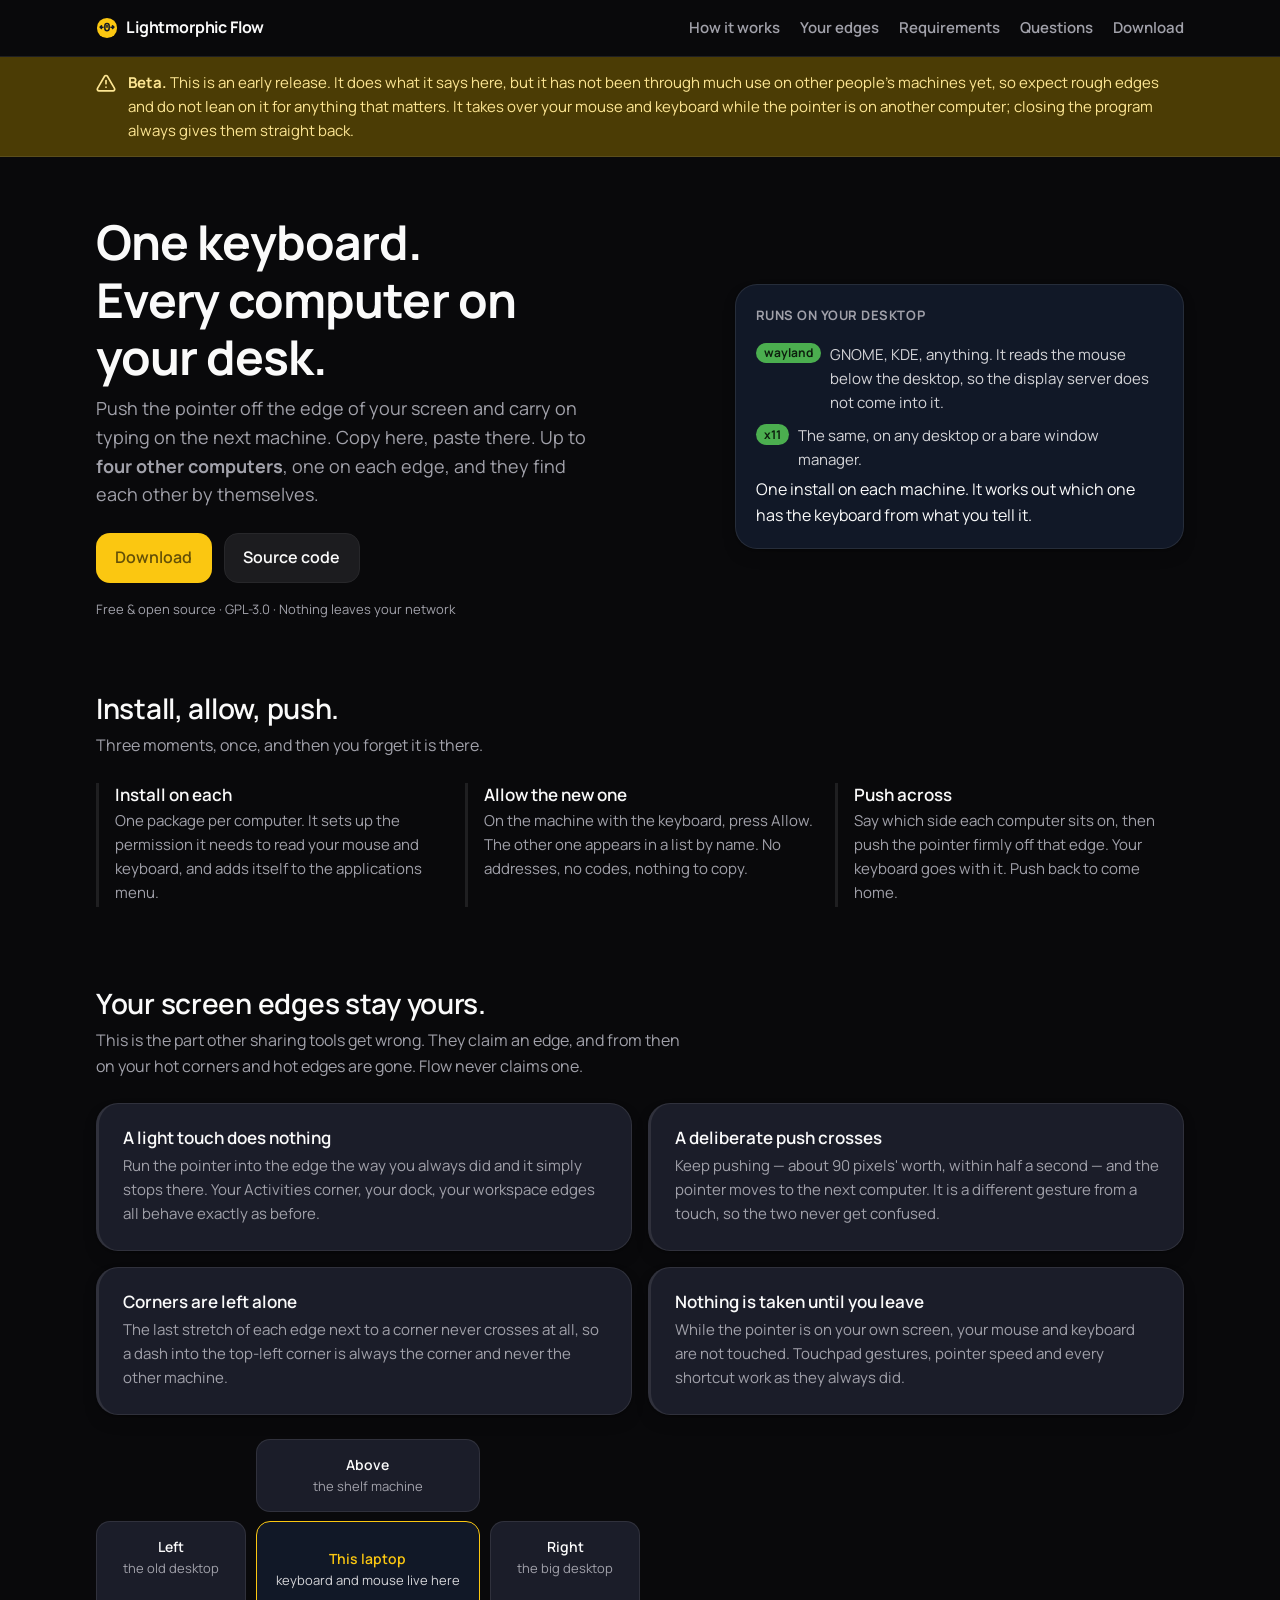
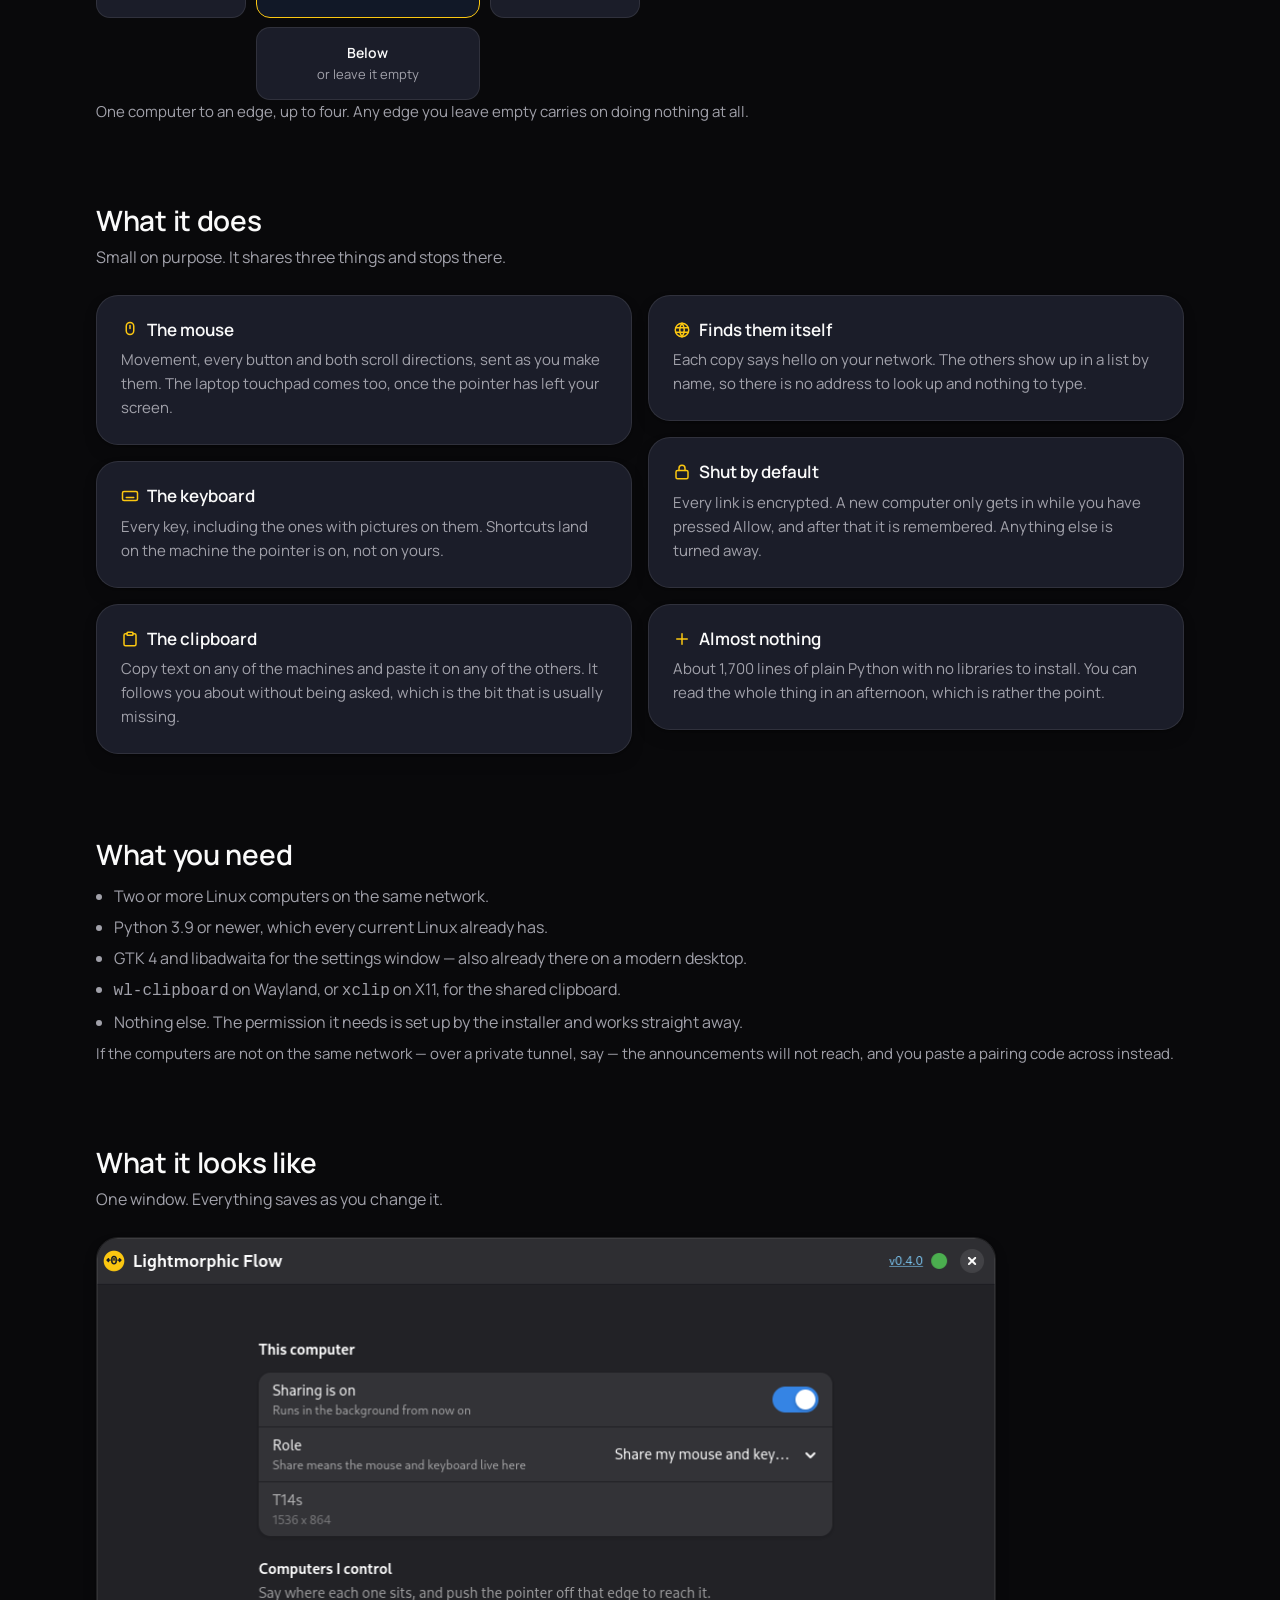
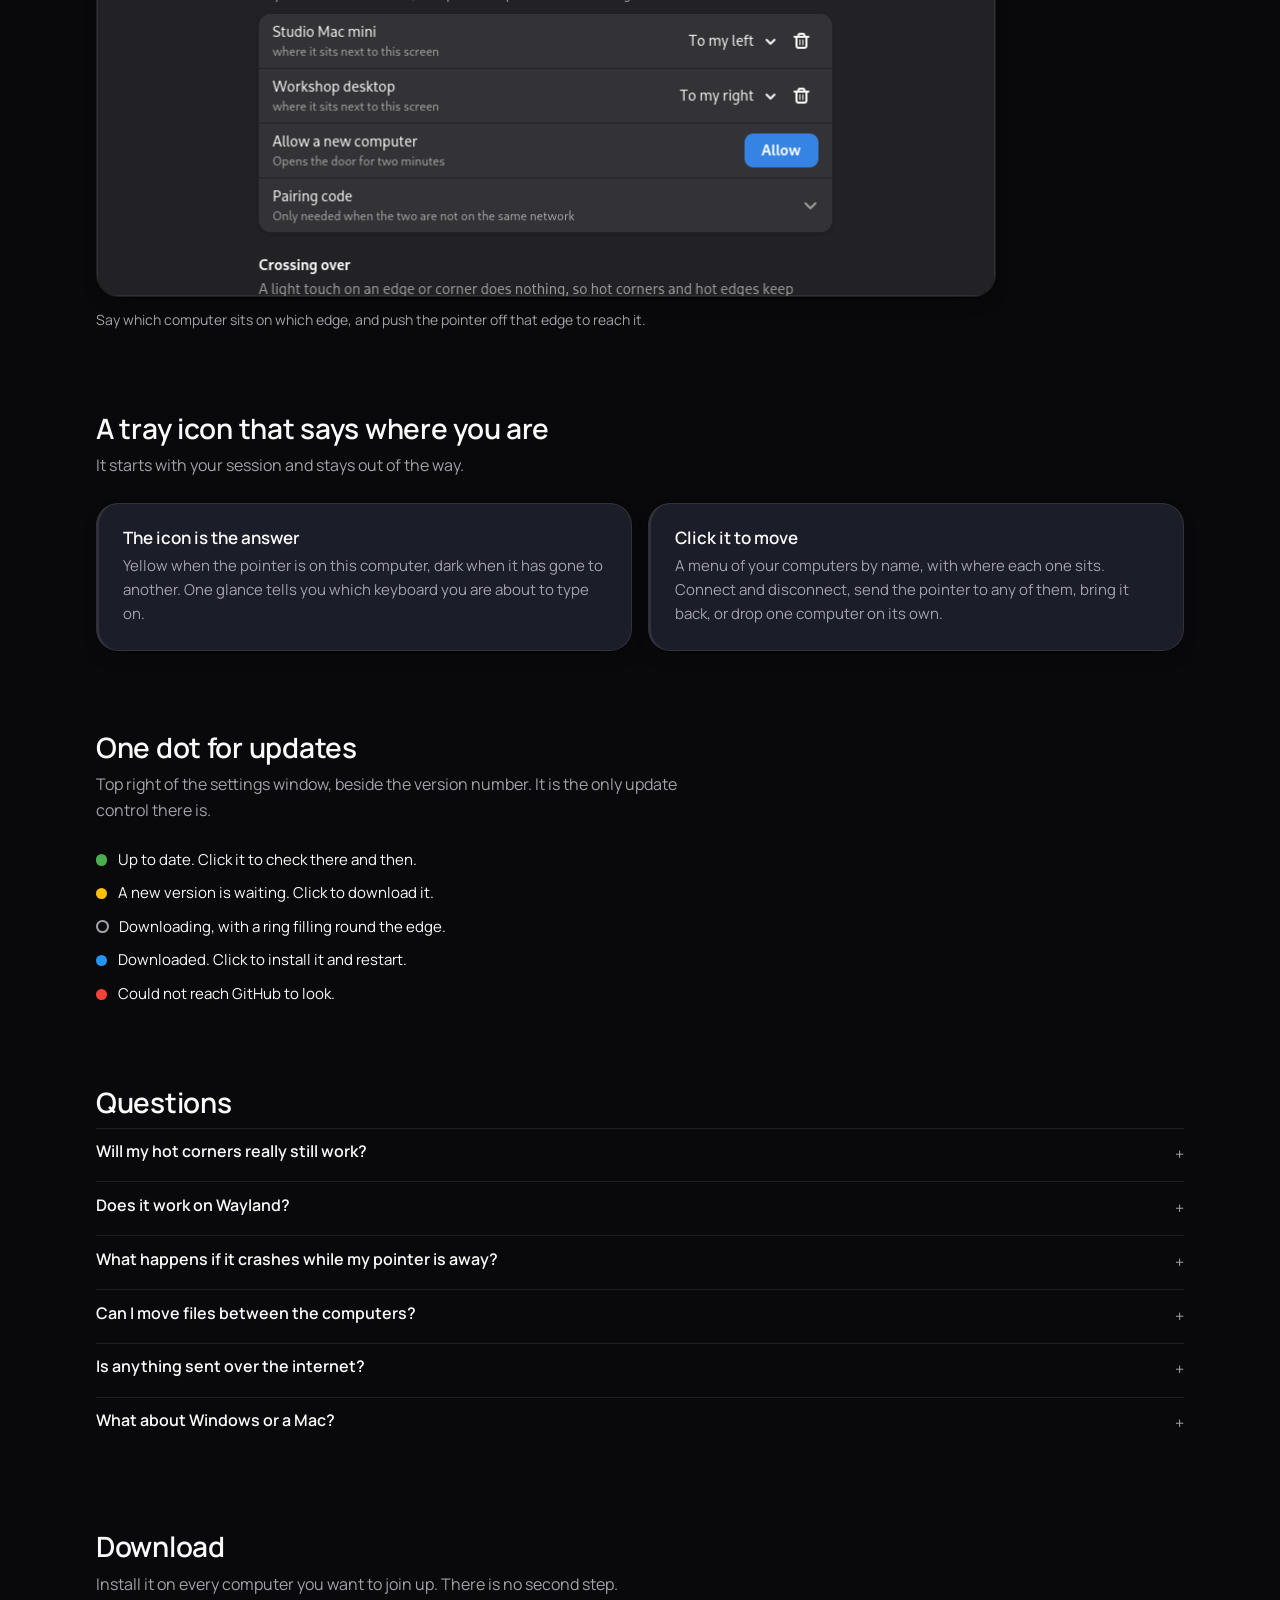
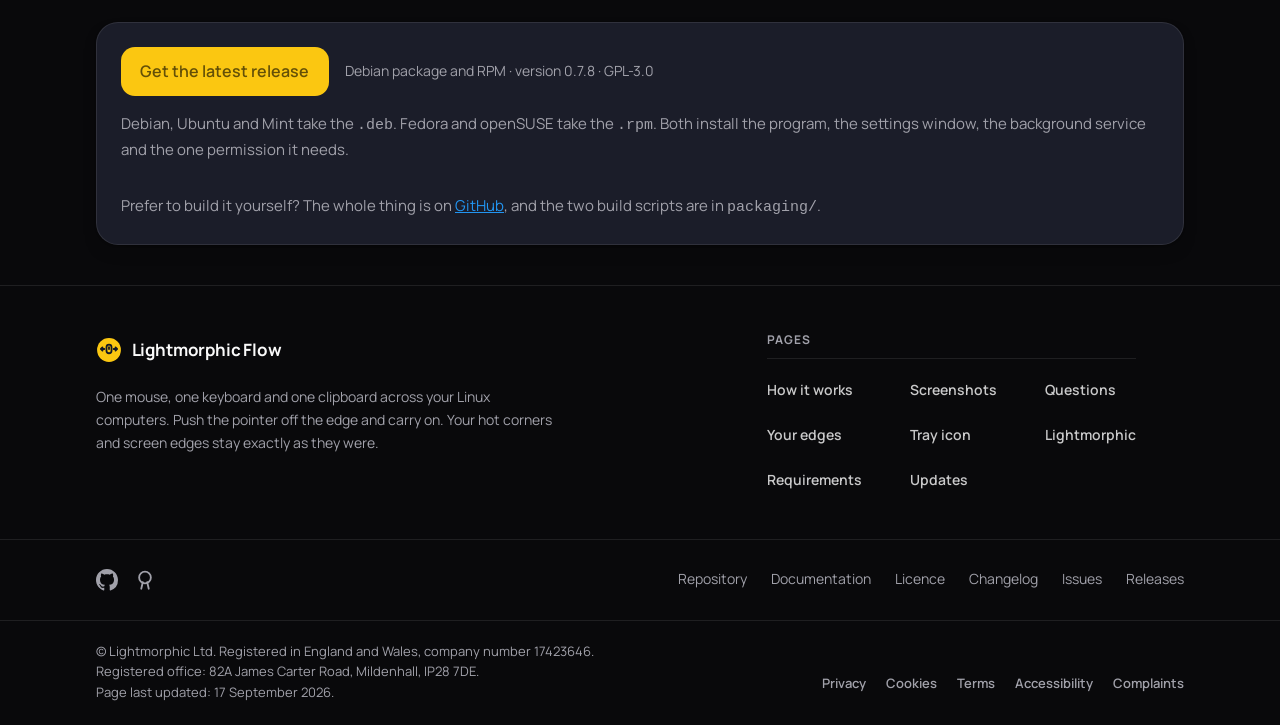
==== docs/index.html @ b31f1e79 "Find the other computer through a strict firewall The T14s could not find the desktop while framewor" ====
<!doctype html>
<html lang="en">
<head>
<meta charset="utf-8">
<meta name="viewport" content="width=device-width, initial-scale=1">
<title>Lightmorphic Flow: one mouse and keyboard across your Linux computers</title>
<meta name="description" content="Drive up to four Linux computers from one keyboard and mouse, with a shared clipboard. Your hot corners and screen edges keep working. Free and open source.">
<link rel="canonical" href="https://flow.lightmorphic.com/">
<link rel="icon" href="images/flow.svg" type="image/svg+xml">
<link rel="preload" href="fonts/Manrope-VariableFont_wght.ttf" as="font" type="font/ttf" crossorigin>
<link rel="stylesheet" href="style.css">
<meta name="theme-color" content="#111827">
<meta property="og:title" content="Lightmorphic Flow: one mouse and keyboard across your Linux computers">
<meta property="og:description" content="Push the pointer off the edge and carry on typing on the next machine. Shared clipboard. Your hot corners still work.">
<meta property="og:url" content="https://flow.lightmorphic.com/">
<meta property="og:type" content="website">
<meta name="twitter:card" content="summary">
<meta name="twitter:title" content="Lightmorphic Flow">
<meta name="twitter:description" content="One mouse and keyboard across your Linux computers, with a shared clipboard.">
<script type="application/ld+json">
{
  "@context": "https://schema.org",
  "@graph": [
    {
      "@type": "Organization",
      "@id": "https://lightmorphic.com/#organization",
      "name": "Lightmorphic",
      "url": "https://lightmorphic.com",
      "description": "A UK studio building fast, privacy-first websites and free open-source tools.",
      "sameAs": [
        "https://github.com/lightmorphic",
        "https://find-and-update.company-information.service.gov.uk/company/17423646"
      ],
      "legalName": "Lightmorphic Ltd",
      "address": { "@type": "PostalAddress", "addressCountry": "GB" }
    },
    {
      "@type": "WebSite",
      "@id": "https://flow.lightmorphic.com/#website",
      "url": "https://flow.lightmorphic.com/",
      "name": "Lightmorphic Flow",
      "inLanguage": "en-GB",
      "publisher": { "@id": "https://lightmorphic.com/#organization" }
    },
    {
      "@type": "SoftwareApplication",
      "@id": "https://flow.lightmorphic.com/#app",
      "name": "Lightmorphic Flow",
      "operatingSystem": "Linux",
      "applicationCategory": "UtilitiesApplication",
      "description": "One keyboard and mouse driving up to four other Linux computers on the same network, one on each edge of your screen, with a shared text clipboard. Screen edges and hot corners are left to your desktop: only a deliberate push crosses to another machine.",
      "url": "https://flow.lightmorphic.com/",
      "downloadUrl": "https://github.com/lightmorphic/flow/releases",
      "softwareVersion": "0.7.8",
      "offers": { "@type": "Offer", "price": "0", "priceCurrency": "GBP" },
      "license": "https://www.gnu.org/licenses/gpl-3.0.html",
      "author": { "@id": "https://lightmorphic.com/#organization" },
      "publisher": { "@id": "https://lightmorphic.com/#organization" }
    }
  ]
}
</script>
</head>
<body>
<a class="skip" href="#main">Skip to content</a>

<nav class="topnav">
  <div class="wrap topnav-inner">
    <a class="brand" href="#top">
      <svg viewBox="0 0 24 24" width="22" height="22" aria-hidden="true">
        <circle cx="12" cy="12" r="11" fill="#fbc711"/>
        <g stroke="#111827" stroke-width="1.65" stroke-linecap="round" stroke-linejoin="round" fill="none">
          <rect x="9.68" y="7.13" width="4.65" height="7.88" rx="2.33"/>
            <line x1="12" y1="9.38" x2="12" y2="11.06"/>
            <path d="M7.65 11.06H4.5M6 9.56 4.5 11.06l1.5 1.5"/>
            <path d="M16.35 11.06h3.15M18 9.56l1.5 1.5-1.5 1.5"/>
        </g>
      </svg>
      Lightmorphic Flow
    </a>
    <div class="nav-links">
      <a class="hide-sm" href="#how">How it works</a>
      <a class="hide-sm" href="#edges">Your edges</a>
      <a class="hide-sm" href="#requirements">Requirements</a>
      <a class="hide-sm" href="#faq">Questions</a>
      <a href="#download">Download</a>
    </div>
  </div>
</nav>

<div class="beta">
  <div class="wrap beta-inner">
    <svg viewBox="0 0 24 24" width="20" height="20" aria-hidden="true" fill="none"
         stroke="currentColor" stroke-width="2" stroke-linecap="round">
      <path d="M12 9v4"/><path d="M12 17h.01"/>
      <path d="M10.3 3.9 1.8 18.4A2 2 0 0 0 3.5 21.4h17a2 2 0 0 0 1.7-3L13.7 3.9a2 2 0 0 0-3.4 0Z"
            stroke-linejoin="round"/>
    </svg>
    <p><b>Beta.</b> This is an early release. It does what it says here, but it
    has not been through much use on other people's machines yet, so expect
    rough edges and do not lean on it for anything that matters. It takes over
    your mouse and keyboard while the pointer is on another computer; closing
    the program always gives them straight back.</p>
  </div>
</div>

<header class="hero" id="top">
  <div class="wrap hero-grid">
    <div>
      <h1>One keyboard.<br>Every computer on your&nbsp;desk.</h1>
      <p class="lede">Push the pointer off the edge of your screen and carry on typing on the next machine. Copy here, paste there. Up to <strong>four other computers</strong>, one on each edge, and they find each other by themselves.</p>
      <div class="hero-cta">
        <a class="btn primary" href="#download">Download</a>
        <a class="btn ghost" href="https://github.com/lightmorphic/flow">Source code</a>
      </div>
      <p class="hero-note">Free &amp; open source · GPL-3.0 · Nothing leaves your network</p>
    </div>

    <aside class="check" aria-label="What it runs on">
      <p class="check-title">Runs on your desktop</p>
      <div class="check-row">
        <span class="tag yes">wayland</span>
        <span>GNOME, KDE, anything. It reads the mouse below the desktop, so the display server does not come into it.</span>
      </div>
      <div class="check-row">
        <span class="tag yes">x11</span>
        <span>The same, on any desktop or a bare window manager.</span>
      </div>
      <p class="check-note">One install on each machine. It works out which one has the keyboard from what you tell it.</p>
    </aside>
  </div>
</header>

<main id="main">

<section id="how" aria-labelledby="how-title">
  <div class="wrap">
    <h2 id="how-title">Install, allow, push.</h2>
    <p class="section-intro">Three moments, once, and then you forget it is there.</p>
    <div class="flow-track">
      <div class="flow-step">
        <h3>Install on each</h3>
        <p>One package per computer. It sets up the permission it needs to read your mouse and keyboard, and adds itself to the applications menu.</p>
      </div>
      <div class="flow-step">
        <h3>Allow the new one</h3>
        <p>On the machine with the keyboard, press Allow. The other one appears in a list by name. No addresses, no codes, nothing to copy.</p>
      </div>
      <div class="flow-step">
        <h3>Push across</h3>
        <p>Say which side each computer sits on, then push the pointer firmly off that edge. Your keyboard goes with it. Push back to come home.</p>
      </div>
    </div>
  </div>
</section>

<section id="edges" aria-labelledby="edges-title">
  <div class="wrap">
    <h2 id="edges-title">Your screen edges stay yours.</h2>
    <p class="section-intro">This is the part other sharing tools get wrong. They claim an edge, and from then on your hot corners and hot edges are gone. Flow never claims one.</p>
    <div class="diff">
      <div class="panel">
        <h3>A light touch does nothing</h3>
        <p>Run the pointer into the edge the way you always did and it simply stops there. Your Activities corner, your dock, your workspace edges all behave exactly as before.</p>
      </div>
      <div class="panel">
        <h3>A deliberate push crosses</h3>
        <p>Keep pushing — about 90 pixels' worth, within half a second — and the pointer moves to the next computer. It is a different gesture from a touch, so the two never get confused.</p>
      </div>
      <div class="panel">
        <h3>Corners are left alone</h3>
        <p>The last stretch of each edge next to a corner never crosses at all, so a dash into the top-left corner is always the corner and never the other machine.</p>
      </div>
      <div class="panel">
        <h3>Nothing is taken until you leave</h3>
        <p>While the pointer is on your own screen, your mouse and keyboard are not touched. Touchpad gestures, pointer speed and every shortcut work as they always did.</p>
      </div>
    </div>

    <div class="layout" aria-label="Where each computer sits">
      <div class="screen top"><b>Above</b>the shelf machine</div>
      <div class="screen left"><b>Left</b>the old desktop</div>
      <div class="screen here"><b>This laptop</b>keyboard and mouse live here</div>
      <div class="screen right"><b>Right</b>the big desktop</div>
      <div class="screen bottom"><b>Below</b>or leave it empty</div>
    </div>
    <p class="dl-help">One computer to an edge, up to four. Any edge you leave empty carries on doing nothing at all.</p>
  </div>
</section>

<section aria-labelledby="built-title">
  <div class="wrap">
    <h2 id="built-title">What it does</h2>
    <p class="section-intro">Small on purpose. It shares three things and stops there.</p>
    <div class="bento">
      <div class="panel">
        <h3><svg class="icon" viewBox="0 0 24 24" width="18" height="18" fill="none" stroke="currentColor" stroke-width="2" stroke-linecap="round" aria-hidden="true"><rect x="7" y="2" width="10" height="16" rx="5"/><line x1="12" y1="6" x2="12" y2="10"/></svg> The mouse</h3>
        <p>Movement, every button and both scroll directions, sent as you make them. The laptop touchpad comes too, once the pointer has left your screen.</p>
      </div>
      <div class="panel">
        <h3><svg class="icon" viewBox="0 0 24 24" width="18" height="18" fill="none" stroke="currentColor" stroke-width="2" stroke-linecap="round" aria-hidden="true"><rect x="2" y="6" width="20" height="12" rx="2"/><line x1="7" y1="14" x2="17" y2="14"/></svg> The keyboard</h3>
        <p>Every key, including the ones with pictures on them. Shortcuts land on the machine the pointer is on, not on yours.</p>
      </div>
      <div class="panel">
        <h3><svg class="icon" viewBox="0 0 24 24" width="18" height="18" fill="none" stroke="currentColor" stroke-width="2" stroke-linecap="round" stroke-linejoin="round" aria-hidden="true"><rect x="8" y="3" width="8" height="4" rx="1"/><path d="M16 5h2a2 2 0 0 1 2 2v12a2 2 0 0 1-2 2H6a2 2 0 0 1-2-2V7a2 2 0 0 1 2-2h2"/></svg> The clipboard</h3>
        <p>Copy text on any of the machines and paste it on any of the others. It follows you about without being asked, which is the bit that is usually missing.</p>
      </div>
      <div class="panel">
        <h3><svg class="icon" viewBox="0 0 24 24" width="18" height="18" fill="none" stroke="currentColor" stroke-width="2" stroke-linecap="round" aria-hidden="true"><circle cx="12" cy="12" r="9"/><path d="M3.5 9h17M3.5 15h17"/><path d="M12 3a15 15 0 0 1 0 18a15 15 0 0 1 0-18"/></svg> Finds them itself</h3>
        <p>Each copy says hello on your network. The others show up in a list by name, so there is no address to look up and nothing to type.</p>
      </div>
      <div class="panel">
        <h3><svg class="icon" viewBox="0 0 24 24" width="18" height="18" fill="none" stroke="currentColor" stroke-width="2" stroke-linecap="round" aria-hidden="true"><rect x="4" y="10" width="16" height="11" rx="2"/><path d="M8 10V7a4 4 0 0 1 8 0v3"/></svg> Shut by default</h3>
        <p>Every link is encrypted. A new computer only gets in while you have pressed Allow, and after that it is remembered. Anything else is turned away.</p>
      </div>
      <div class="panel">
        <h3><svg class="icon" viewBox="0 0 24 24" width="18" height="18" fill="none" stroke="currentColor" stroke-width="2" stroke-linecap="round" aria-hidden="true"><path d="M5 12h14"/><path d="M12 5v14"/></svg> Almost nothing</h3>
        <p>About 1,700 lines of plain Python with no libraries to install. You can read the whole thing in an afternoon, which is rather the point.</p>
      </div>
    </div>
  </div>
</section>

<section id="requirements" class="req" aria-labelledby="requirements-title">
  <div class="wrap">
    <h2 id="requirements-title">What you need</h2>
    <ul>
      <li>Two or more Linux computers on the same network.</li>
      <li>Python 3.9 or newer, which every current Linux already has.</li>
      <li>GTK 4 and libadwaita for the settings window — also already there on a modern desktop.</li>
      <li><code>wl-clipboard</code> on Wayland, or <code>xclip</code> on X11, for the shared clipboard.</li>
      <li>Nothing else. The permission it needs is set up by the installer and works straight away.</li>
    </ul>
    <p class="dl-help">If the computers are not on the same network — over a private tunnel, say — the announcements will not reach, and you paste a pairing code across instead.</p>
  </div>
</section>

<section id="look" aria-labelledby="look-title">
  <div class="wrap">
    <h2 id="look-title">What it looks like</h2>
    <p class="section-intro">One window. Everything saves as you change it.</p>
    <figure class="shot">
      <img src="images/screenshots/settings.png" width="900" height="660" loading="lazy"
           alt="The settings window, listing two computers with the edge each one sits on.">
      <figcaption>Say which computer sits on which edge, and push the pointer off that edge to reach it.</figcaption>
    </figure>
  </div>
</section>

<section id="tray" aria-labelledby="tray-title">
  <div class="wrap">
    <h2 id="tray-title">A tray icon that says where you are</h2>
    <p class="section-intro">It starts with your session and stays out of the way.</p>
    <div class="diff">
      <div class="panel">
        <h3>The icon is the answer</h3>
        <p>Yellow when the pointer is on this computer, dark when it has gone to another. One glance tells you which keyboard you are about to type on.</p>
      </div>
      <div class="panel">
        <h3>Click it to move</h3>
        <p>A menu of your computers by name, with where each one sits. Connect and disconnect, send the pointer to any of them, bring it back, or drop one computer on its own.</p>
      </div>
    </div>
  </div>
</section>

<section id="updates" aria-labelledby="updates-title">
  <div class="wrap">
    <h2 id="updates-title">One dot for updates</h2>
    <p class="section-intro">Top right of the settings window, beside the version number. It is the only update control there is.</p>
    <ul class="dot-legend">
      <li><span class="dot green"></span> Up to date. Click it to check there and then.</li>
      <li><span class="dot yellow"></span> A new version is waiting. Click to download it.</li>
      <li><span class="dot ring"></span> Downloading, with a ring filling round the edge.</li>
      <li><span class="dot blue"></span> Downloaded. Click to install it and restart.</li>
      <li><span class="dot red"></span> Could not reach GitHub to look.</li>
    </ul>
  </div>
</section>

<section id="faq" aria-labelledby="faq-title">
  <div class="wrap">
    <h2 id="faq-title">Questions</h2>

    <div class="faq-item">
      <details>
        <summary><h3>Will my hot corners really still work?</h3></summary>
        <p>Yes. That is the reason this exists. Flow never puts anything on your screen edges and never reacts to the pointer simply arriving at one. Crossing takes a separate, harder push that you would not make by accident, and the stretch of edge next to each corner is ignored entirely.</p>
      </details>
    </div>

    <div class="faq-item">
      <details>
        <summary><h3>Does it work on Wayland?</h3></summary>
        <p>Yes, and on X11, and it does not care which. It reads your mouse and keyboard from the kernel, underneath the desktop, so there is no permission dialog every time you start it and no difference in behaviour between the two.</p>
      </details>
    </div>

    <div class="faq-item">
      <details>
        <summary><h3>What happens if it crashes while my pointer is away?</h3></summary>
        <p>Your mouse and keyboard come straight back. They are only held for as long as the program is running, so if it stops, for any reason, they are released that instant. There is also a panic key, Ctrl + Alt + Shift + K, that brings everything home.</p>
      </details>
    </div>

    <div class="faq-item">
      <details>
        <summary><h3>Can I move files between the computers?</h3></summary>
        <p>No. Text on the clipboard, yes. Files, images and drag-and-drop, no. Keeping to those three things — mouse, keyboard, text — is what keeps it small and predictable.</p>
      </details>
    </div>

    <div class="faq-item">
      <details>
        <summary><h3>Is anything sent over the internet?</h3></summary>
        <p>No. Everything stays on your own network, and the links between the machines are encrypted. The only time it reaches out is to ask GitHub whether there is a newer version, which you can see happening on the update dot.</p>
      </details>
    </div>

    <div class="faq-item">
      <details>
        <summary><h3>What about Windows or a Mac?</h3></summary>
        <p>Not today. Linux only, at both ends.</p>
      </details>
    </div>
  </div>
</section>

<section id="download" class="download" aria-labelledby="download-title">
  <div class="wrap">
    <h2 id="download-title">Download</h2>
    <p class="section-intro">Install it on every computer you want to join up. There is no second step.</p>
    <div class="panel">
      <div class="dl-row">
        <a class="btn primary" href="https://github.com/lightmorphic/flow/releases">Get the latest release</a>
        <span class="dl-meta">Debian package and RPM · version 0.7.8 · GPL-3.0</span>
      </div>
      <p class="dl-help">Debian, Ubuntu and Mint take the <code>.deb</code>. Fedora and openSUSE take the <code>.rpm</code>. Both install the program, the settings window, the background service and the one permission it needs.</p>
      <p class="dl-help">Prefer to build it yourself? The whole thing is on <a href="https://github.com/lightmorphic/flow">GitHub</a>, and the two build scripts are in <code>packaging/</code>.</p>
    </div>
  </div>
</section>

</main>

<footer class="foot">
  <div class="wrap foot-inner">

    <div class="foot-brand">
      <a class="foot-lockup" href="#top">
        <svg viewBox="0 0 24 24" width="26" height="26" aria-hidden="true">
          <circle cx="12" cy="12" r="11" fill="#fbc711"/>
          <g stroke="#111827" stroke-width="1.65" stroke-linecap="round" stroke-linejoin="round" fill="none">
            <rect x="9.68" y="7.13" width="4.65" height="7.88" rx="2.33"/>
            <line x1="12" y1="9.38" x2="12" y2="11.06"/>
            <path d="M7.65 11.06H4.5M6 9.56 4.5 11.06l1.5 1.5"/>
            <path d="M16.35 11.06h3.15M18 9.56l1.5 1.5-1.5 1.5"/>
          </g>
        </svg>
        Lightmorphic Flow
      </a>
      <p class="foot-tagline">One mouse, one keyboard and one clipboard across your Linux computers. Push the pointer off the edge and carry on. Your hot corners and screen edges stay exactly as they were.</p>
    </div>

    <nav class="foot-nav" aria-label="Footer">
      <p class="foot-nav-title">Pages</p>
      <div class="foot-nav-links">
        <a href="#how">How it works</a>
        <a href="#edges">Your edges</a>
        <a href="#requirements">Requirements</a>
        <a href="#look">Screenshots</a>
        <a href="#tray">Tray icon</a>
        <a href="#updates">Updates</a>
        <a href="#faq">Questions</a>
        <a href="https://lightmorphic.com">Lightmorphic</a>
      </div>
    </nav>

  </div>
</footer>

<div class="gh-foot">
  <div class="wrap gh-inner">
    <div class="gh-marks">
      <a href="https://github.com/lightmorphic/flow" aria-label="Lightmorphic Flow on GitHub">
        <svg viewBox="0 0 16 16" width="22" height="22" aria-hidden="true" fill="currentColor">
          <path d="M8 0C3.58 0 0 3.58 0 8c0 3.54 2.29 6.53 5.47 7.59.4.07.55-.17.55-.38 0-.19-.01-.82-.01-1.49-2.01.37-2.53-.49-2.69-.94-.09-.23-.48-.94-.82-1.13-.28-.15-.68-.52-.01-.53.63-.01 1.08.58 1.23.82.72 1.21 1.87.87 2.33.66.07-.52.28-.87.51-1.07-1.78-.2-3.64-.89-3.64-3.95 0-.87.31-1.59.82-2.15-.08-.2-.36-1.02.08-2.12 0 0 .67-.21 2.2.82.64-.18 1.32-.27 2-.27.68 0 1.36.09 2 .27 1.53-1.04 2.2-.82 2.2-.82.44 1.1.16 1.92.08 2.12.51.56.82 1.27.82 2.15 0 3.07-1.87 3.75-3.65 3.95.29.25.54.73.54 1.48 0 1.07-.01 1.93-.01 2.2 0 .21.15.46.55.38A8.01 8.01 0 0 0 16 8c0-4.42-3.58-8-8-8Z"/>
        </svg>
      </a>
      <a href="https://opensource.org/license/gpl-3-0" aria-label="GPL-3.0, an Open Source Initiative approved licence">
        <svg viewBox="0 0 24 24" width="22" height="22" aria-hidden="true" fill="none" stroke="currentColor" stroke-width="2">
          <circle cx="12" cy="9.2" r="6.4"/>
          <path d="M9.6 14.4 7.9 21.5" stroke-linecap="round"/>
          <path d="M14.4 14.4 16.1 21.5" stroke-linecap="round"/>
        </svg>
      </a>
    </div>
    <nav class="gh-links" aria-label="Source code">
      <a href="https://github.com/lightmorphic/flow">Repository</a>
      <a href="https://github.com/lightmorphic/flow#readme">Documentation</a>
      <a href="https://github.com/lightmorphic/flow/blob/main/LICENSE">Licence</a>
      <a href="https://github.com/lightmorphic/flow/commits/main">Changelog</a>
      <a href="https://github.com/lightmorphic/flow/issues">Issues</a>
      <a href="https://github.com/lightmorphic/flow/releases">Releases</a>
    </nav>
  </div>
</div>

<div class="legal">
  <div class="wrap legal-inner">
    <p class="legal-text">
      © Lightmorphic Ltd. Registered in England and Wales, company number 17423646.<br>
      Registered office: 82A James Carter Road, Mildenhall, IP28 7DE.<br>
      Page last updated: 17 September 2026.
    </p>
    <nav class="legal-links" aria-label="Legal">
      <a href="privacy.html">Privacy</a>
      <a href="cookies.html">Cookies</a>
      <a href="terms.html">Terms</a>
      <a href="accessibility.html">Accessibility</a>
      <a href="complaints.html">Complaints</a>
    </nav>
  </div>
</div>

</body>
</html>
---- docs/style.css ----
/* Flow: house style, its own layout.
   Plain CSS, one self-hosted font, no framework, no external requests. */

@font-face {
  font-family: "Manrope";
  src: url("fonts/Manrope-VariableFont_wght.ttf") format("truetype");
  font-weight: 200 800;
  font-display: swap;
}

:root {
  color-scheme: dark;
  --bg: #09090b;  --fg: #fafafa;
  --panel: #1b1d29;  --panel-border: rgba(255,255,255,.09);
  --border: #27272a;  --muted: #1c1c1f;  --muted-fg: #a1a1aa;
  --shadow-panel: 0 1px 2px rgba(0,0,0,.35), 0 8px 24px -16px rgba(0,0,0,.6);

  --accent: #fbc711;  --accent-hover: #ddaf0f;  --on-accent: #645007;
  --accent-container: #4b3c05;  --on-accent-container: #fde694;

  --brand-navy: #111827;
  --link: #2295f1;
  --success: #4bae4f;
  --warning: #ffc006;

  --radius: 0.875rem;
  --panel-radius: 1.375rem;
  --wrap: 68rem;

  /* The accent yellow reads at 12.6:1 on this background, so it is the
     focus ring here. */
  --focus-ring: var(--accent);

  /* The session-check panel keeps the brand navy deliberately: it is
     identity, not a surface. Its own tokens, so components below carry
     no raw colour. */
  --check-bg: var(--brand-navy);
  --check-fg: #fafafa;
  --check-dim: #d4d4d8;
  --check-label: #a1a1aa;
  --check-line: rgba(255,255,255,.06);
  --check-edge: rgba(255,255,255,.09);
  --yes-bg: #4bae4f;  --on-yes: #0d1f0e;
  --no-bg: #9e9d9e;   --on-no: #1a1a1a;
}

* { box-sizing: border-box; }

html { scroll-behavior: smooth; }
@media (prefers-reduced-motion: reduce) { html { scroll-behavior: auto; } }

body {
  margin: 0;
  background: var(--bg);
  color: var(--fg);
  font-family: "Manrope", system-ui, sans-serif;
  font-size: 1rem;
  line-height: 1.6;
  -webkit-font-smoothing: antialiased;
}

.wrap { width: min(100% - 2.5rem, var(--wrap)); margin-inline: auto; }

a { color: var(--link); }
a:focus-visible, button:focus-visible, .btn:focus-visible,
summary:focus-visible {
  outline: 2px solid var(--focus-ring);
  outline-offset: 2px;
}

.skip {
  position: absolute; left: -9999px;
  background: var(--panel); color: var(--fg);
  padding: .75rem 1rem; border-radius: var(--radius); z-index: 10;
}
.skip:focus { left: 1rem; top: 1rem; }

h1, h2, h3 { line-height: 1.2; margin: 0 0 .5rem; }
h1 { font-size: clamp(2rem, 5vw, 3rem); font-weight: 700; letter-spacing: -.02em; }
h2 { font-size: 1.75rem; font-weight: 600; letter-spacing: -.01em; }
h3 { font-size: 1.0625rem; font-weight: 600; }
p { margin: 0 0 1rem; }
p:last-child { margin-bottom: 0; }

/* ---- nav ---------------------------------------------------------- */

.topnav {
  position: sticky; top: 0; z-index: 5;
  background: var(--bg);
  border-bottom: 1px solid var(--panel-border);
}
.topnav-inner { display: flex; align-items: center; gap: 1rem; padding: .3rem 0; }
/* Padding moved from the bar onto each link rather than just added on
   top of it - a nav link's own clickable box was ~24px tall before
   this, under the 44px a touch target wants; this keeps the bar close
   to its old height while giving every link room of its own. */
.brand {
  display: inline-flex; align-items: center; gap: .5rem;
  font-weight: 700; color: var(--fg); text-decoration: none;
  letter-spacing: -.01em; padding: .65rem 0;
}
.nav-links { margin-left: auto; display: flex; align-items: center; gap: 1.25rem; }
.nav-links a {
  color: var(--muted-fg); text-decoration: none; font-size: .9375rem;
  font-weight: 600; padding: .65rem 0;
}
.nav-links a:hover { color: var(--fg); }
@media (max-width: 40rem) { .nav-links .hide-sm { display: none; } }

/* ---- buttons ------------------------------------------------------ */

.btn {
  display: inline-flex; align-items: center; gap: .5rem;
  border-radius: var(--radius);
  padding: .7rem 1.15rem;
  font: inherit; font-weight: 600;
  text-decoration: none; cursor: pointer;
  border: 1px solid transparent;
}
.btn.primary { background: var(--accent); color: var(--on-accent); }
.btn.primary:hover { background: var(--accent-hover); }
.btn.ghost { background: var(--muted); color: var(--fg); border-color: var(--border); }
.btn.ghost:hover { border-color: var(--muted-fg); }

/* ---- hero --------------------------------------------------------- */
/* Uneven on purpose: the promise carries the weight, and the session
   check sits beside it as the one thing to verify before downloading. */

.hero { padding: 3.5rem 0 2rem; }
.hero-grid {
  display: grid; gap: 2rem;
  grid-template-columns: 1.35fr 1fr;
  align-items: center;
}
@media (max-width: 60rem) { .hero-grid { grid-template-columns: 1fr; } }

.eyebrow {
  display: inline-flex; align-items: center; gap: .5rem;
  background: var(--accent-container); color: var(--on-accent-container);
  border-radius: 999px; padding: .3rem .75rem;
  font-size: .8125rem; font-weight: 700;
  letter-spacing: .03em; text-transform: uppercase;
  margin-bottom: 1rem;
}
.lede { font-size: 1.125rem; color: var(--muted-fg); max-width: 46ch; }
.hero-cta { display: flex; flex-wrap: wrap; gap: .75rem; margin-top: 1.5rem; }
.hero-note { margin-top: 1rem; font-size: .8125rem; color: var(--muted-fg); }

/* The panel beside the headline: what this runs on, stated plainly. */
.check {
  background: var(--check-bg);
  border: 1px solid var(--check-edge);
  border-radius: var(--panel-radius);
  box-shadow: var(--shadow-panel);
  padding: 1.25rem;
  color: var(--check-fg);
}
.check-title {
  font-size: .8125rem; font-weight: 700; letter-spacing: .04em;
  text-transform: uppercase; color: var(--check-label); margin-bottom: .75rem;
}
.check-row { display: flex; align-items: flex-start; gap: .6rem; font-size: .9375rem; padding: .3rem 0; }
.check-row .tag {
  flex: none; font-weight: 700; border-radius: 999px;
  padding: .05rem .5rem; font-size: .75rem;
}
.tag.yes { background: var(--yes-bg); color: var(--on-yes); }
.tag.no  { background: var(--no-bg); color: var(--on-no); }
.check-row span { color: var(--check-dim); }
.check-row a { color: var(--accent); }

/* ---- flow --------------------------------------------------------- */

.flow-track { display: grid; gap: 1.25rem; grid-template-columns: repeat(3, 1fr); }
@media (max-width: 48rem) { .flow-track { grid-template-columns: 1fr; } }
.flow-step { border-left: 3px solid var(--panel-border); padding: .1rem 0 .1rem 1rem; }
.flow-step h3 { margin-bottom: .25rem; }
.flow-step p { color: var(--muted-fg); font-size: .9375rem; }

/* ---- panels / bento ------------------------------------------------ */

.panel {
  background: var(--panel);
  border: 1px solid var(--panel-border);
  border-radius: var(--panel-radius);
  box-shadow: var(--shadow-panel);
  padding: 1.5rem;
}
section { padding: 2.5rem 0; }
section[id] { scroll-margin-top: 5.5rem; }
.section-intro { color: var(--muted-fg); max-width: 60ch; margin-bottom: 1.5rem; }

/* Columns rather than a grid, so a short card does not leave a hole
   under it waiting for the row to end. Each card is as tall as its
   own text and the next one starts immediately below. A grid cannot do
   this: its rows are as tall as their tallest cell, which is what left
   a gap under "Six languages". */
.bento { columns: 2; column-gap: 1rem; }
.bento > .panel {
  break-inside: avoid;
  -webkit-column-break-inside: avoid;
  margin-bottom: 1rem;
}
@media (max-width: 56rem) { .bento { columns: 1; } }
.bento h3 { display: flex; align-items: center; gap: .5rem; }
.bento p { color: var(--muted-fg); font-size: .9375rem; }
.icon { flex: none; color: var(--accent); }

/* ---- differences --------------------------------------------------- */

.diff { display: grid; gap: 1rem; grid-template-columns: 1fr 1fr; }
@media (max-width: 48rem) { .diff { grid-template-columns: 1fr; } }
/* Grey, not amber. A coloured edge is allowed where it stands for
   something (green for do, red for don't), but these two panels are
   not warnings, so the colour was decoration, and the accent is never
   decoration. */
.diff .panel { border-left: 3px solid var(--panel-border); }
.diff h3 { margin-bottom: .35rem; }
.diff p { color: var(--muted-fg); font-size: .9375rem; }

/* ---- requirements -------------------------------------------------- */

.req ul { margin: .75rem 0 0; padding-left: 1.1rem; color: var(--muted-fg); }
.req li { margin-bottom: .35rem; }
.req pre {
  background: var(--muted); border: 1px solid var(--border);
  border-radius: var(--radius); padding: .8rem 1rem; overflow-x: auto;
  font-size: .9375rem; margin: .75rem 0;
}
.req code { font-family: ui-monospace, Menlo, Consolas, monospace; }

/* ---- download ------------------------------------------------------ */

.download .panel { display: grid; gap: 1rem; }
.dl-row { display: flex; flex-wrap: wrap; align-items: center; gap: 1rem; }
.dl-meta { color: var(--muted-fg); font-size: .875rem; }
.dl-help { color: var(--muted-fg); font-size: .9375rem; }

/* ---- footer -------------------------------------------------------- */

.foot {
  border-top: 1px solid var(--panel-border);
  padding: 2.75rem 0 2.25rem;
  color: var(--muted-fg); font-size: .875rem;
}
.foot-inner {
  display: flex; flex-wrap: wrap; gap: 2rem 4rem;
  align-items: flex-start; justify-content: space-between;
}

/* The brand side carries the weight: mark, name, a line saying what
   this is, and who made it. Without it the row was an image at one
   edge and a list at the other with nothing in between. */
.foot-brand {
  display: flex; flex-direction: column; align-items: flex-start;
  gap: 1rem; max-width: 52ch;
}
.foot-lockup {
  display: inline-flex; align-items: center; gap: .6rem;
  font-size: 1.0625rem; font-weight: 700; letter-spacing: -.01em;
  color: var(--fg); text-decoration: none; padding: .35rem 0;
}
.foot-lockup:hover { color: var(--accent); }
.foot-tagline {
  margin: 0; color: var(--muted-fg);
  font-size: .875rem; line-height: 1.65;
}

.foot-nav { display: flex; flex-direction: column; margin-right: 3rem; }
.foot-nav-title {
  margin: 0 0 .6rem; padding-bottom: .5rem;
  font-size: .75rem; font-weight: 700;
  letter-spacing: .09em; text-transform: uppercase; color: var(--muted-fg);
  border-bottom: 1px solid var(--panel-border);
}
/* Column-major: the list reads downwards and then across, the way a
   menu is read, rather than left-to-right along each row. */
.foot-nav-links {
  display: grid; grid-auto-flow: column;
  grid-template-rows: repeat(3, auto);
  column-gap: 3rem;
}
.foot-nav a {
  color: var(--fg); text-decoration: none; font-weight: 600;
  opacity: .8;
}
.foot-nav a:hover { opacity: 1; color: var(--accent); }
.foot-nav a[aria-current="page"] { opacity: 1; color: var(--accent); }
/* .7rem each side of a 22px line clears the 44px a touch target wants. */
.foot-nav a { display: inline-flex; align-items: center; padding: .7rem 0; }

/* ---- questions ------------------------------------------------------ */

.faq-item { border-top: 1px solid var(--panel-border); }
.faq-item:first-child { border-top: none; }
.faq-item h3 { margin: 0; font-size: 1rem; }
.faq-item summary {
  cursor: pointer; padding: .85rem 0; list-style: none;
  display: flex; justify-content: space-between; gap: 1rem;
}
.faq-item summary::-webkit-details-marker { display: none; }
.faq-item summary::after { content: "+"; color: var(--muted-fg); font-weight: 400; }
.faq-item[open] summary::after { content: "\2013"; }
.faq-item p {
  color: var(--muted-fg); font-size: .9375rem;
  margin: 0 0 .95rem; max-width: 68ch;
}


/* The update dot legend draws the actual colours rather than naming them. */
.dot-legend { display: grid; gap: .6rem; margin: .5rem 0 0; padding: 0; list-style: none; }
.dot-legend li { display: flex; align-items: baseline; gap: .65rem; font-size: .9375rem; }
.dot-legend .dot {
  width: .7rem; height: .7rem; border-radius: 50%; flex: none;
  transform: translateY(1px);
}

.note {
  display: flex; gap: .85rem; align-items: flex-start;
  background: var(--accent-container); color: var(--on-accent-container);
  border-radius: var(--radius); padding: .9rem 1.05rem; margin: 1rem 0 0;
  font-size: .9375rem;
}
.note svg { flex: none; margin-top: .1rem; }
.note a { color: inherit; }

/* The bar carries one more item than it used to: the all-apps launcher,
   which is the last thing on the right and has to stay reachable at
   every width. On a narrow screen the brand was also wrapping onto two
   lines, which pushed the bar to 83px tall and squeezed the links until
   Download ran off the edge. Keeping the name on one line and trimming
   the gaps buys back the room the launcher needs. */
@media (max-width: 40rem) {
  .brand { white-space: nowrap; font-size: .9375rem; gap: .4rem; }
  .topnav-inner { gap: .6rem; }
  .nav-links { gap: .85rem; }
}

/* ---- legal sub-footer ----------------------------------------------- */

.legal {
  border-top: 1px solid var(--panel-border);
  background: var(--bg);
  padding: 1.25rem 0 1.75rem;
}
.legal-inner {
  display: flex; flex-wrap: wrap; gap: 1rem 2rem;
  align-items: flex-start; justify-content: space-between;
}
.legal-text {
  margin: 0; color: var(--muted-fg);
  font-size: .8125rem; line-height: 1.6;
}
/* Each of the three lines breaks where its own <br> says, not where a
   measure runs out: the company line was wrapping mid-sentence. It
   still wraps on a screen too narrow to hold it, which is the one
   place wrapping is the right answer. */
.legal-links {
  display: flex; flex-wrap: wrap; gap: 1.25rem;
  margin-left: auto; justify-content: flex-end;
}
.legal-links a {
  color: var(--muted-fg); text-decoration: none;
  font-size: .8125rem; font-weight: 600; padding: .55rem 0;
}
.legal-links a:hover { color: var(--fg); text-decoration: underline; }

/* On a narrow screen the links go under the address rather than being
   squeezed against it, still reading left to right in the same order. */
@media (max-width: 46rem) {
  .legal-links { margin-left: 0; justify-content: flex-start; gap: 1rem; }
}

/* ---- legal pages ----------------------------------------------------- */

.legal-page { padding: 2.5rem 0 1rem; }
.legal-page h1 { font-size: clamp(1.7rem, 3.6vw, 2.4rem); margin: 0 0 .5rem; }
.legal-page .updated { color: var(--muted-fg); font-size: .875rem; margin: 0 0 1.75rem; }
.legal-body { max-width: 68ch; }
.legal-body h2 { font-size: 1.25rem; margin: 2rem 0 .5rem; }
.legal-body p, .legal-body li { color: var(--fg); line-height: 1.65; }
.legal-body ul { padding-left: 1.15rem; }
.legal-body li { margin: .35rem 0; }

/* ---- open-source sub-footer ------------------------------------------ */

.gh-foot {
  border-top: 1px solid var(--panel-border);
  padding: 1.25rem 0;
}
.gh-inner {
  display: flex; flex-wrap: wrap; gap: 1rem 2rem;
  align-items: center; justify-content: space-between;
}
.gh-marks { display: flex; align-items: center; gap: 1rem; }
.gh-marks a {
  display: inline-flex; align-items: center;
  color: var(--muted-fg); padding: .4rem 0;
}
.gh-marks a:hover { color: var(--fg); }
.gh-links {
  display: flex; flex-wrap: wrap; gap: 1.5rem;
  margin-left: auto; justify-content: flex-end;
}
.gh-links a {
  color: var(--muted-fg); text-decoration: none;
  font-size: .875rem; padding: .55rem 0;
}
.gh-links a:hover { color: var(--fg); text-decoration: underline; }

/* The legal links sit level with the last line of the address, as in
   the reference, rather than floating up beside the first. */
.legal-inner { align-items: flex-end; }

@media (max-width: 46rem) {
  .gh-links { margin-left: 0; justify-content: flex-start; gap: 1rem; }
  .foot-nav { margin-right: 0; }
}


/* ---- beta notice ----------------------------------------------------- */
/* Amber, because it is a warning and not decoration. It sits directly
   under the bar so nobody reaches the download without passing it. */

.beta {
  background: var(--accent-container);
  color: var(--on-accent-container);
  border-bottom: 1px solid var(--panel-border);
}
.beta-inner {
  display: flex; align-items: flex-start; gap: .75rem;
  padding: .85rem 0; font-size: .9375rem;
}
.beta svg { flex: none; margin-top: .15rem; }
.beta b { font-weight: 700; }
.beta p { margin: 0; }

/* ---- the screens diagram --------------------------------------------- */
/* A picture of the thing it does: your screen in the middle, the others
   around it, one to an edge. */

.layout {
  display: grid; gap: .6rem; margin: 1.5rem 0 0;
  grid-template-columns: 1fr 1.5fr 1fr;
  grid-template-rows: auto auto auto;
  align-items: stretch; max-width: 34rem;
}
.screen {
  background: var(--panel); border: 1px solid var(--panel-border);
  border-radius: var(--radius); padding: .85rem .75rem; text-align: center;
  font-size: .8125rem; color: var(--muted-fg);
}
.screen b { display: block; color: var(--fg); font-size: .875rem; font-weight: 600; }
.screen.here {
  background: var(--check-bg); border-color: var(--accent);
  color: var(--check-dim); padding: 1.6rem .75rem;
}
.screen.here b { color: var(--accent); }
.screen.top { grid-column: 2; grid-row: 1; }
.screen.left { grid-column: 1; grid-row: 2; }
.screen.here { grid-column: 2; grid-row: 2; }
.screen.right { grid-column: 3; grid-row: 2; }
.screen.bottom { grid-column: 2; grid-row: 3; }

/* ---- the update dot on the page -------------------------------------- */

.dot-legend .dot.green { background: #4bae4f; }
.dot-legend .dot.yellow { background: #ffc006; }
.dot-legend .dot.blue { background: #2295f1; }
.dot-legend .dot.red { background: #f34236; }
.dot-legend .dot.ring {
  background: none; border: 2px solid var(--muted-fg);
  width: .8rem; height: .8rem;
}


/* ---- screenshots ------------------------------------------------------ */

.shot { margin: 1.5rem 0 0; }
.shot img {
  display: block; max-width: 100%; height: auto;
  border: 1px solid var(--panel-border);
  border-radius: var(--panel-radius);
  box-shadow: var(--shadow-panel);
}
.shot figcaption {
  margin-top: .75rem; color: var(--muted-fg); font-size: .875rem;
}
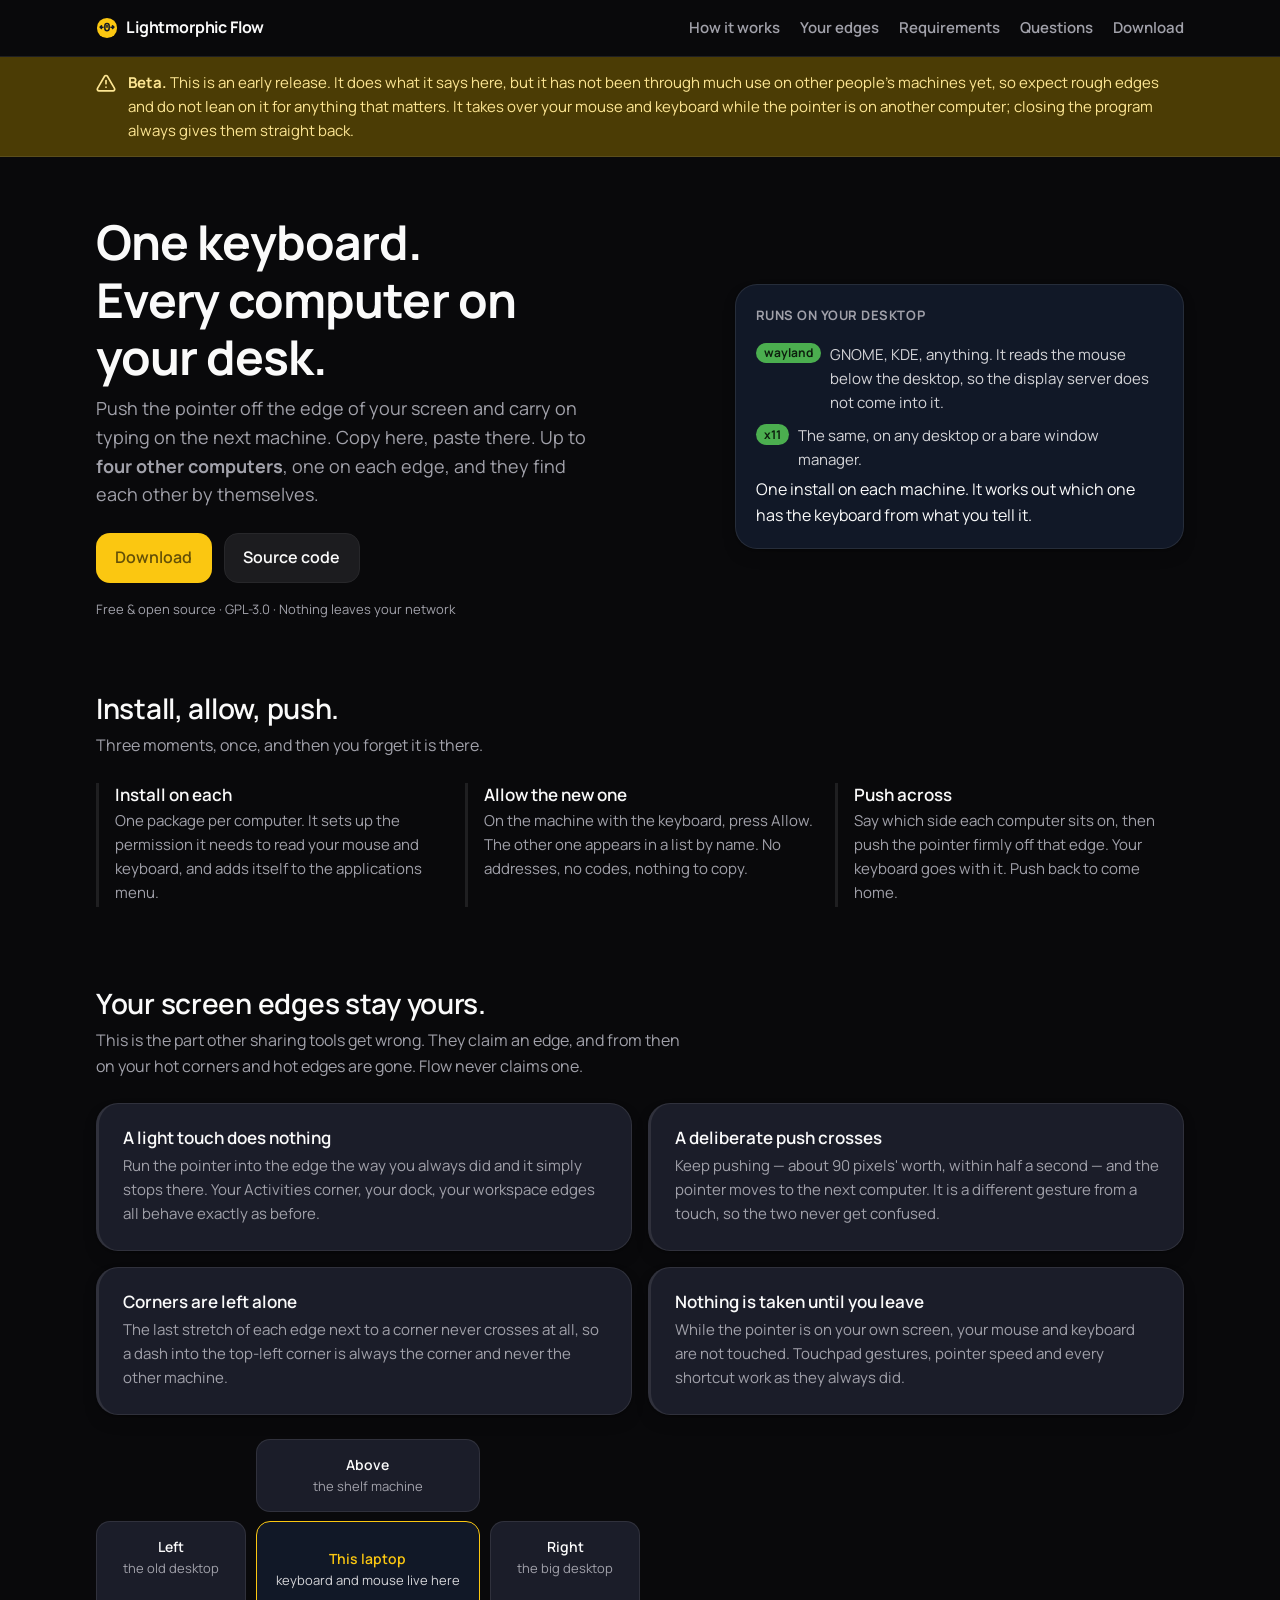
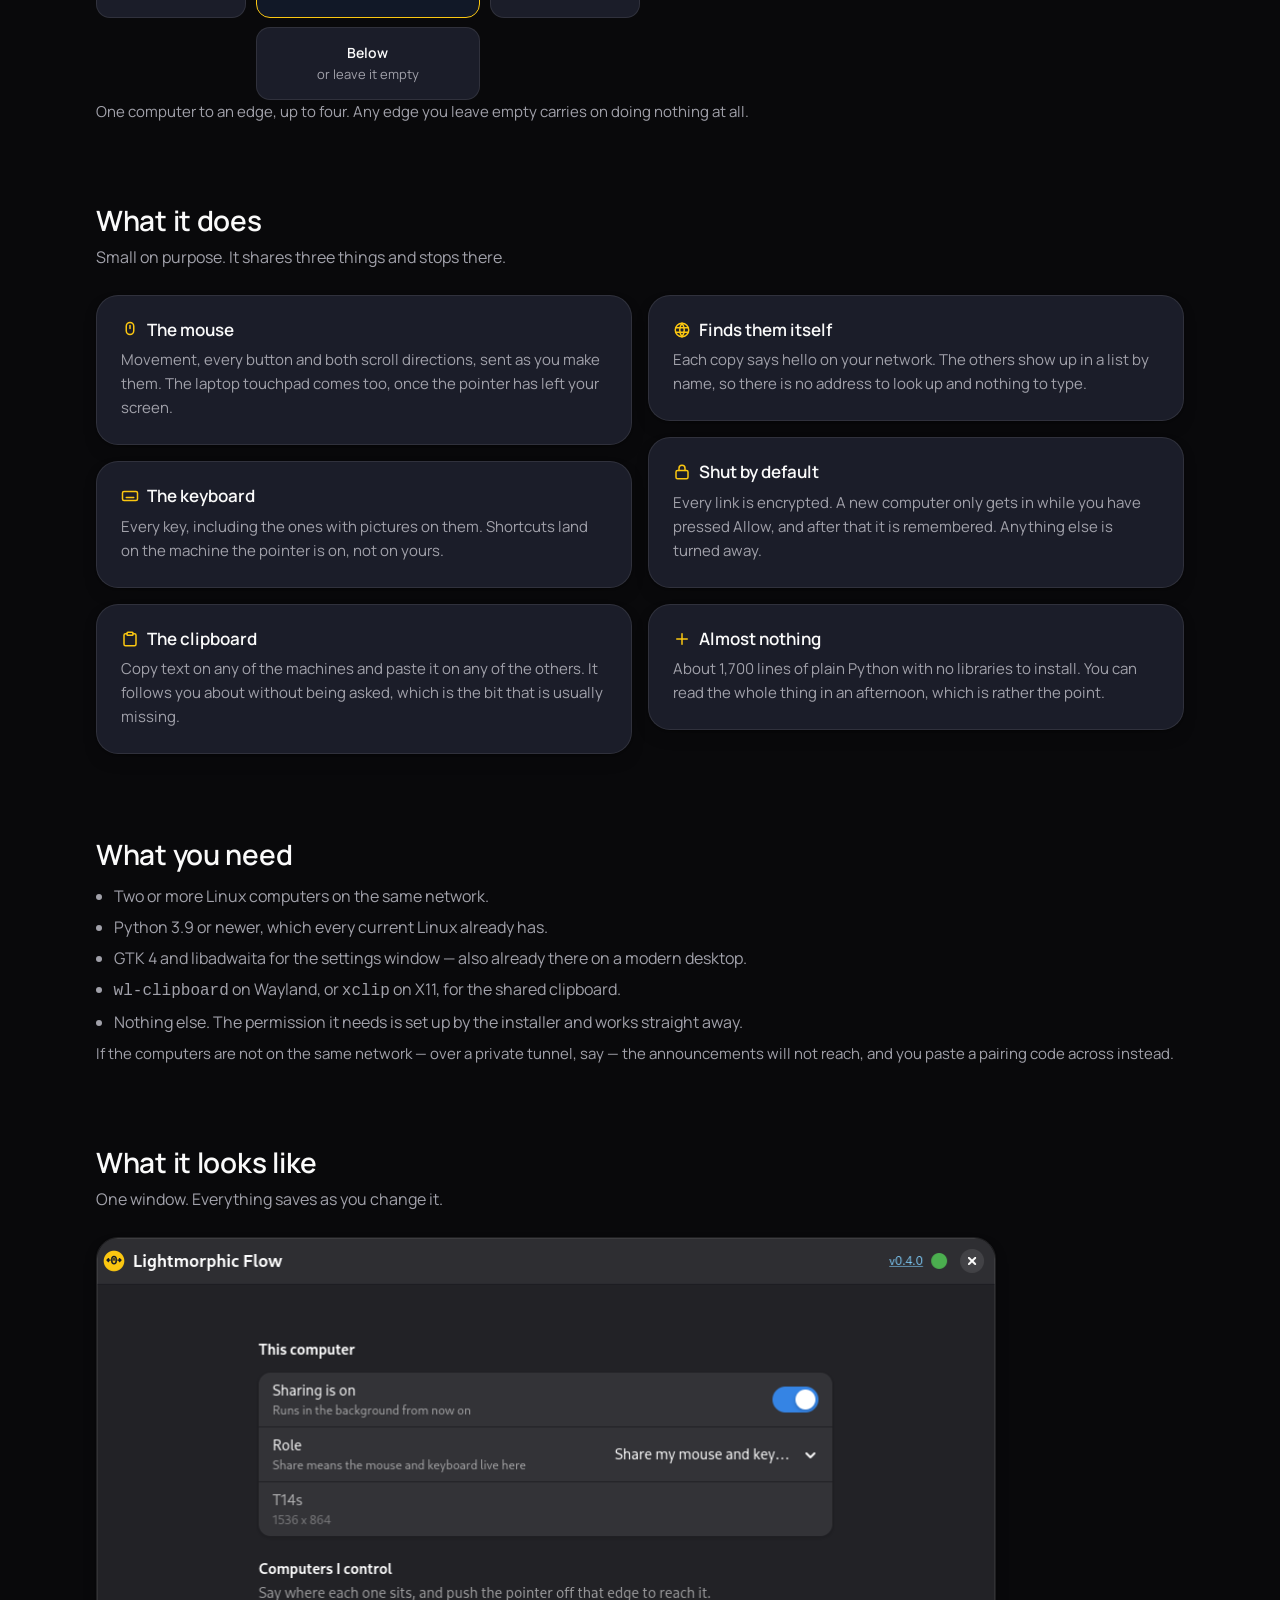
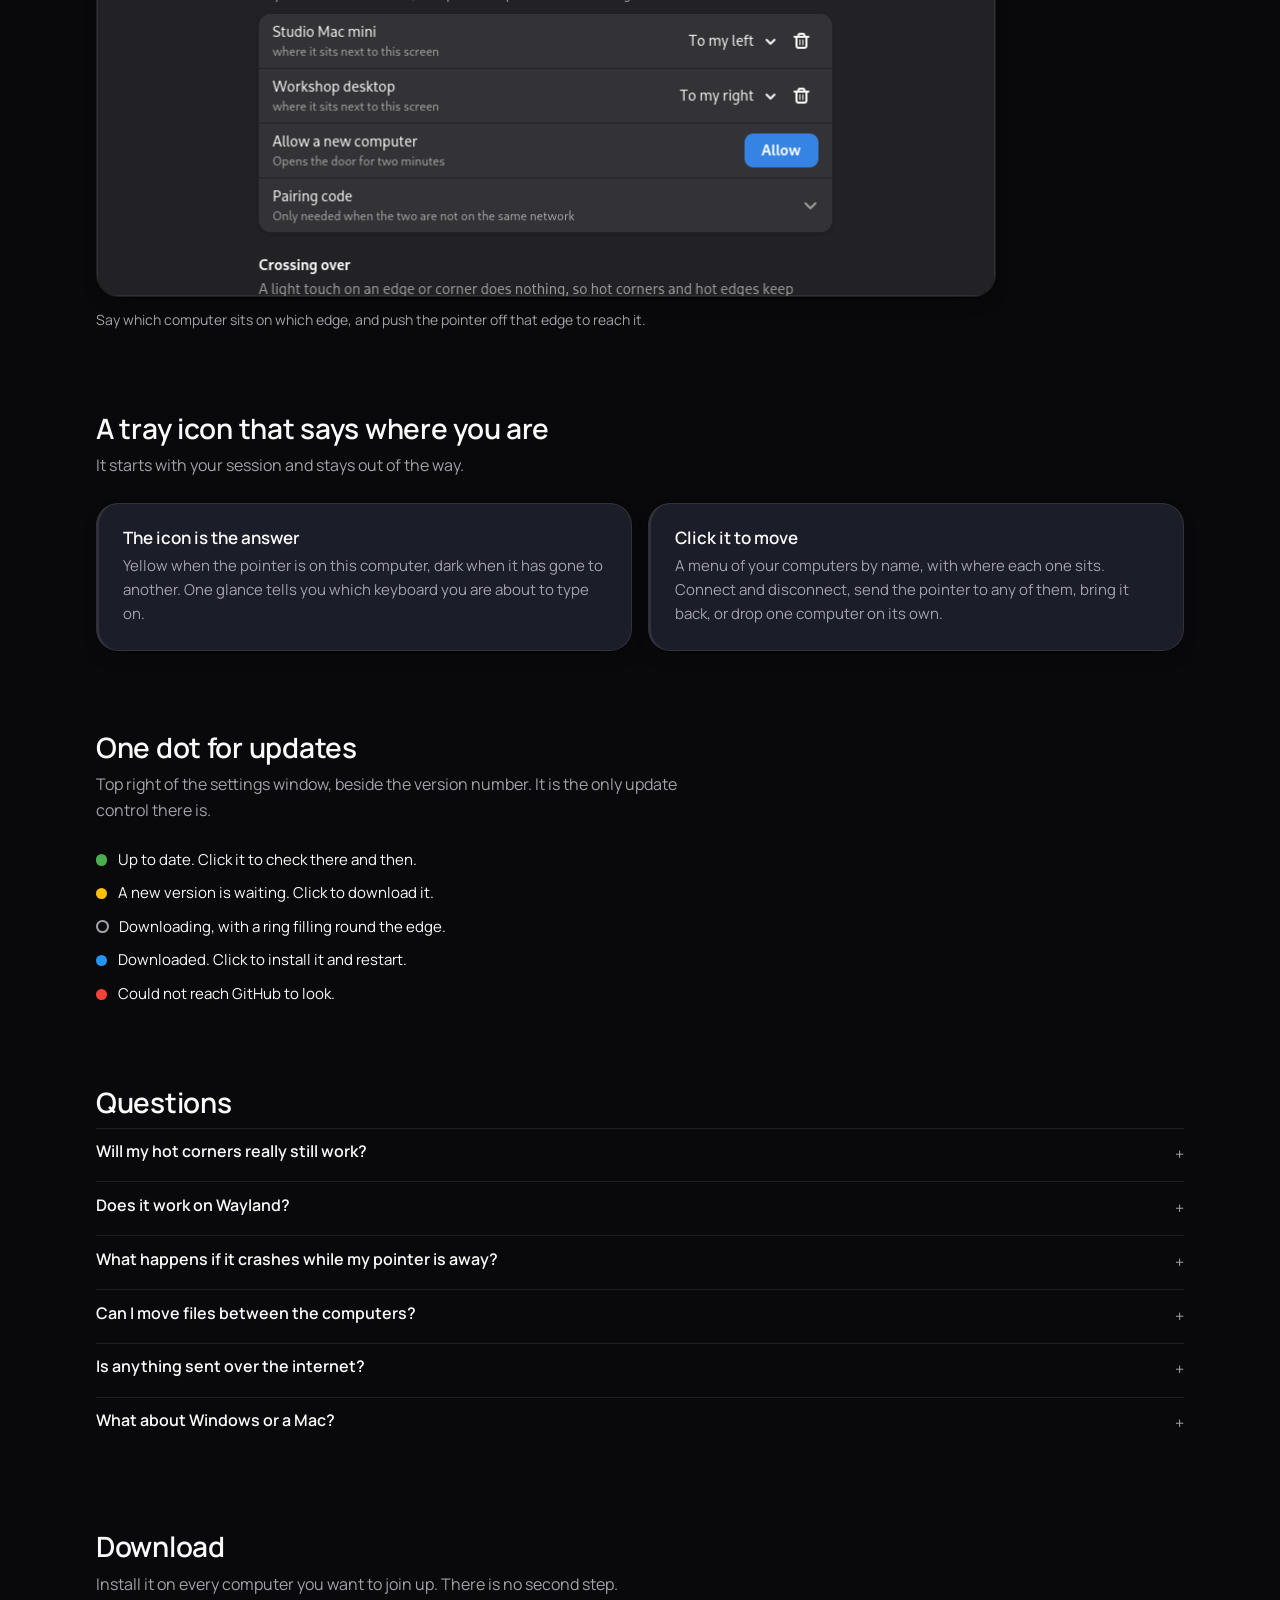
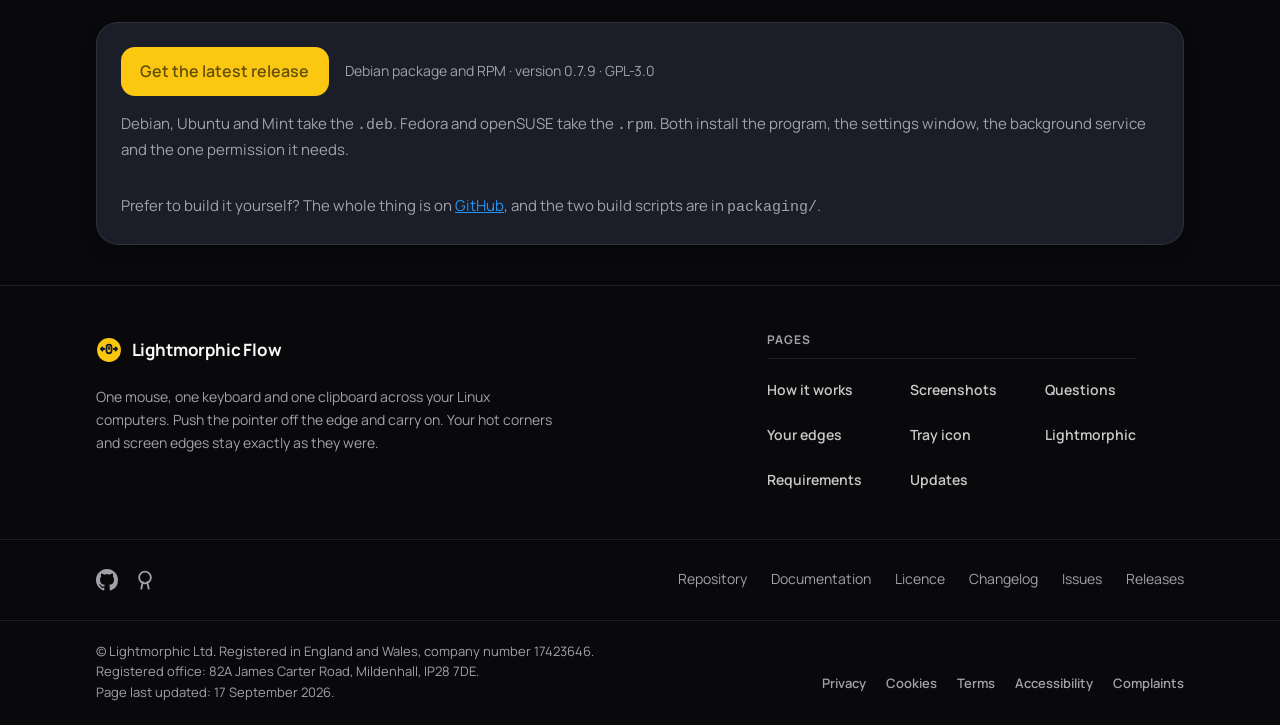
==== commit 72dd4856: "Only the facing edge comes home; hot corners and the tray icon on GNOME Any edge of the other comput" ====
--- a/docs/index.html
+++ b/docs/index.html
@@ -51,7 +51,7 @@
       "description": "One keyboard and mouse driving up to four other Linux computers on the same network, one on each edge of your screen, with a shared text clipboard. Screen edges and hot corners are left to your desktop: only a deliberate push crosses to another machine.",
       "url": "https://flow.lightmorphic.com/",
       "downloadUrl": "https://github.com/lightmorphic/flow/releases",
-      "softwareVersion": "0.7.8",
+      "softwareVersion": "0.7.9",
       "offers": { "@type": "Offer", "price": "0", "priceCurrency": "GBP" },
       "license": "https://www.gnu.org/licenses/gpl-3.0.html",
       "author": { "@id": "https://lightmorphic.com/#organization" },
@@ -333,7 +333,7 @@
     <div class="panel">
       <div class="dl-row">
         <a class="btn primary" href="https://github.com/lightmorphic/flow/releases">Get the latest release</a>
-        <span class="dl-meta">Debian package and RPM · version 0.7.8 · GPL-3.0</span>
+        <span class="dl-meta">Debian package and RPM · version 0.7.9 · GPL-3.0</span>
       </div>
       <p class="dl-help">Debian, Ubuntu and Mint take the <code>.deb</code>. Fedora and openSUSE take the <code>.rpm</code>. Both install the program, the settings window, the background service and the one permission it needs.</p>
       <p class="dl-help">Prefer to build it yourself? The whole thing is on <a href="https://github.com/lightmorphic/flow">GitHub</a>, and the two build scripts are in <code>packaging/</code>.</p>
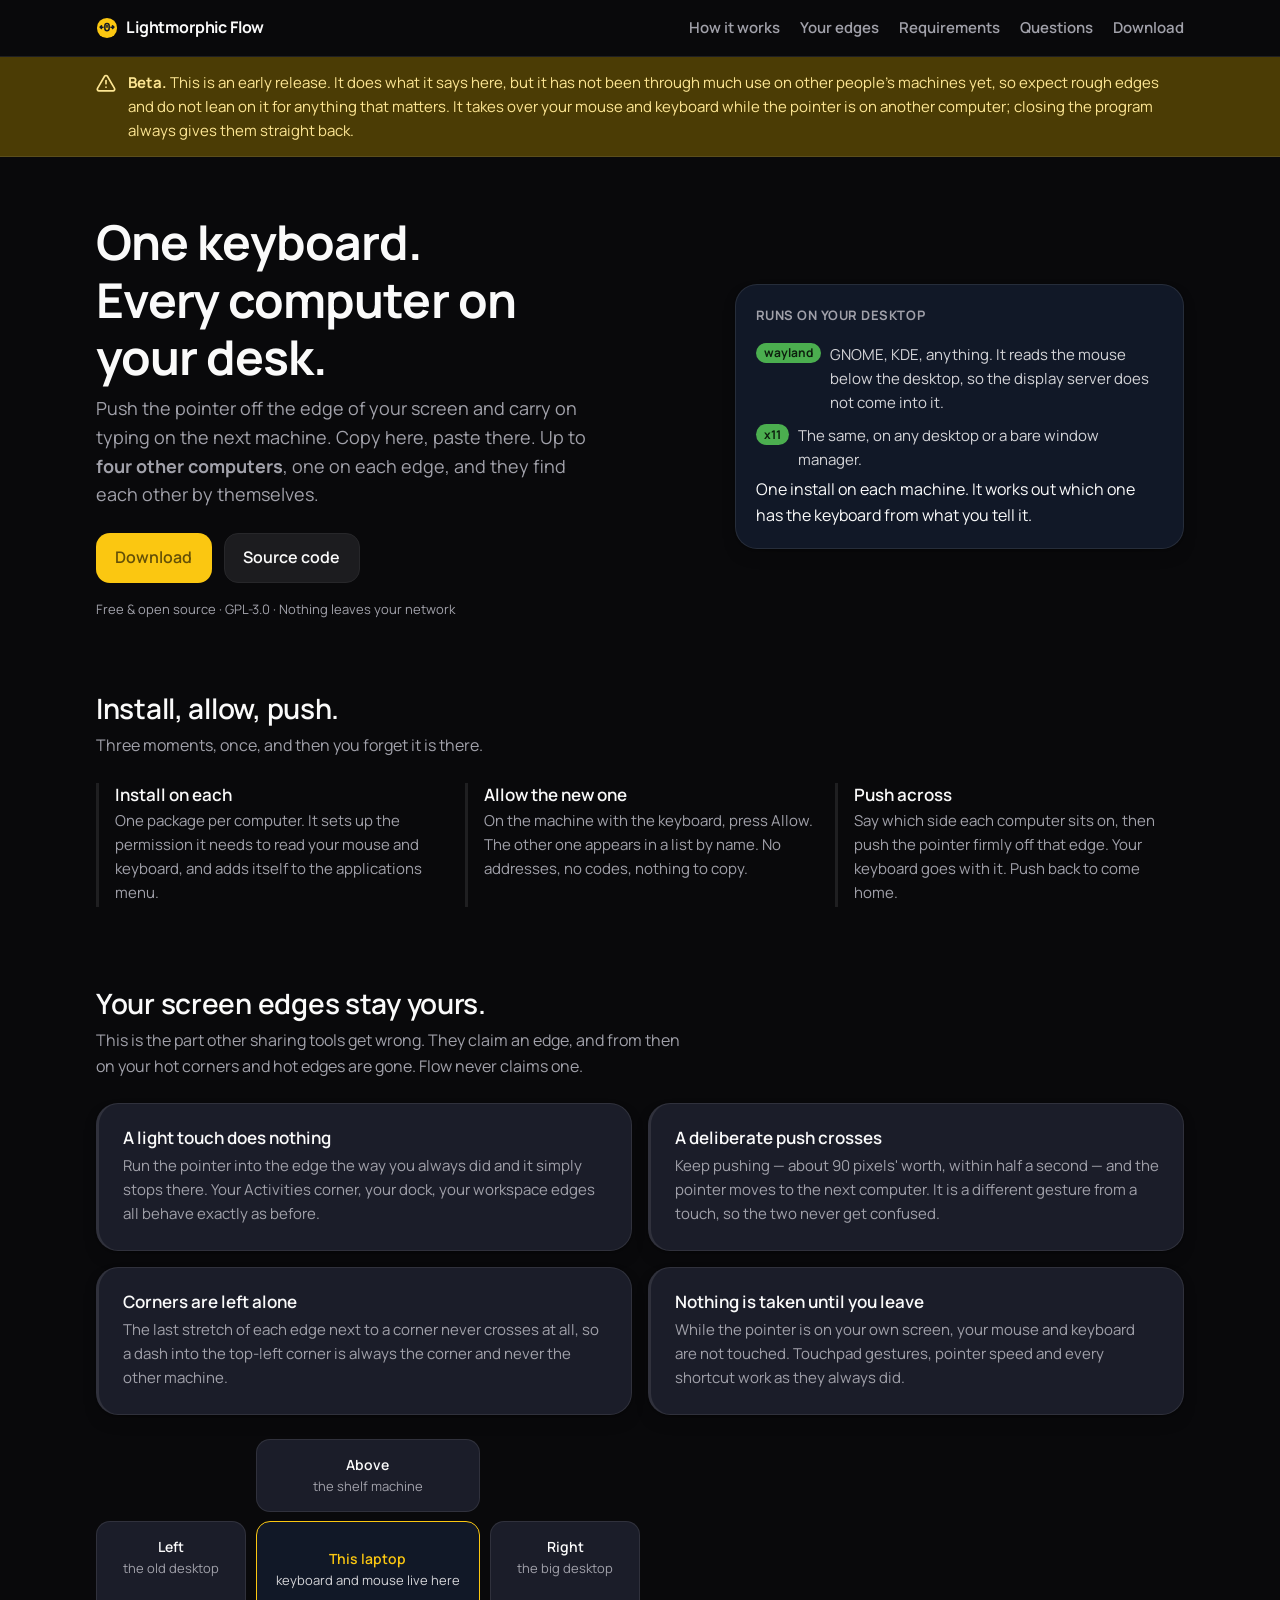
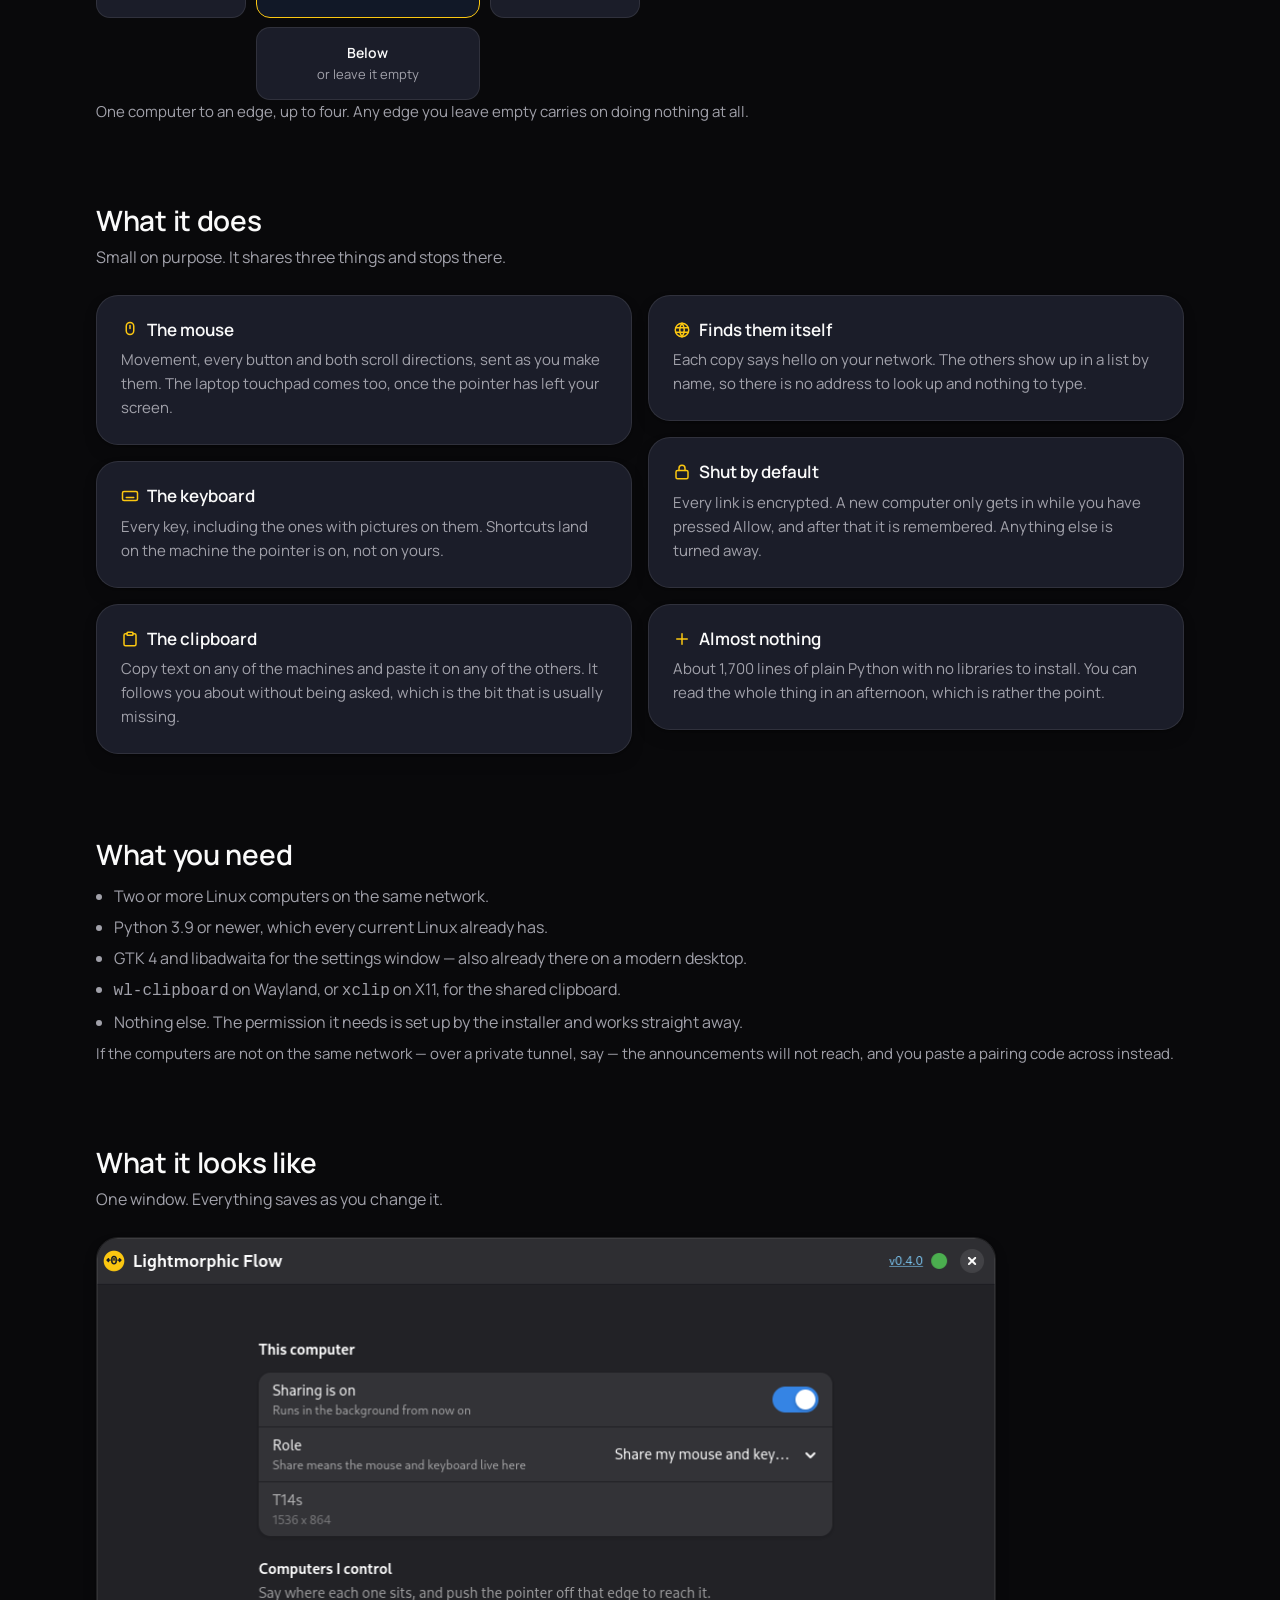
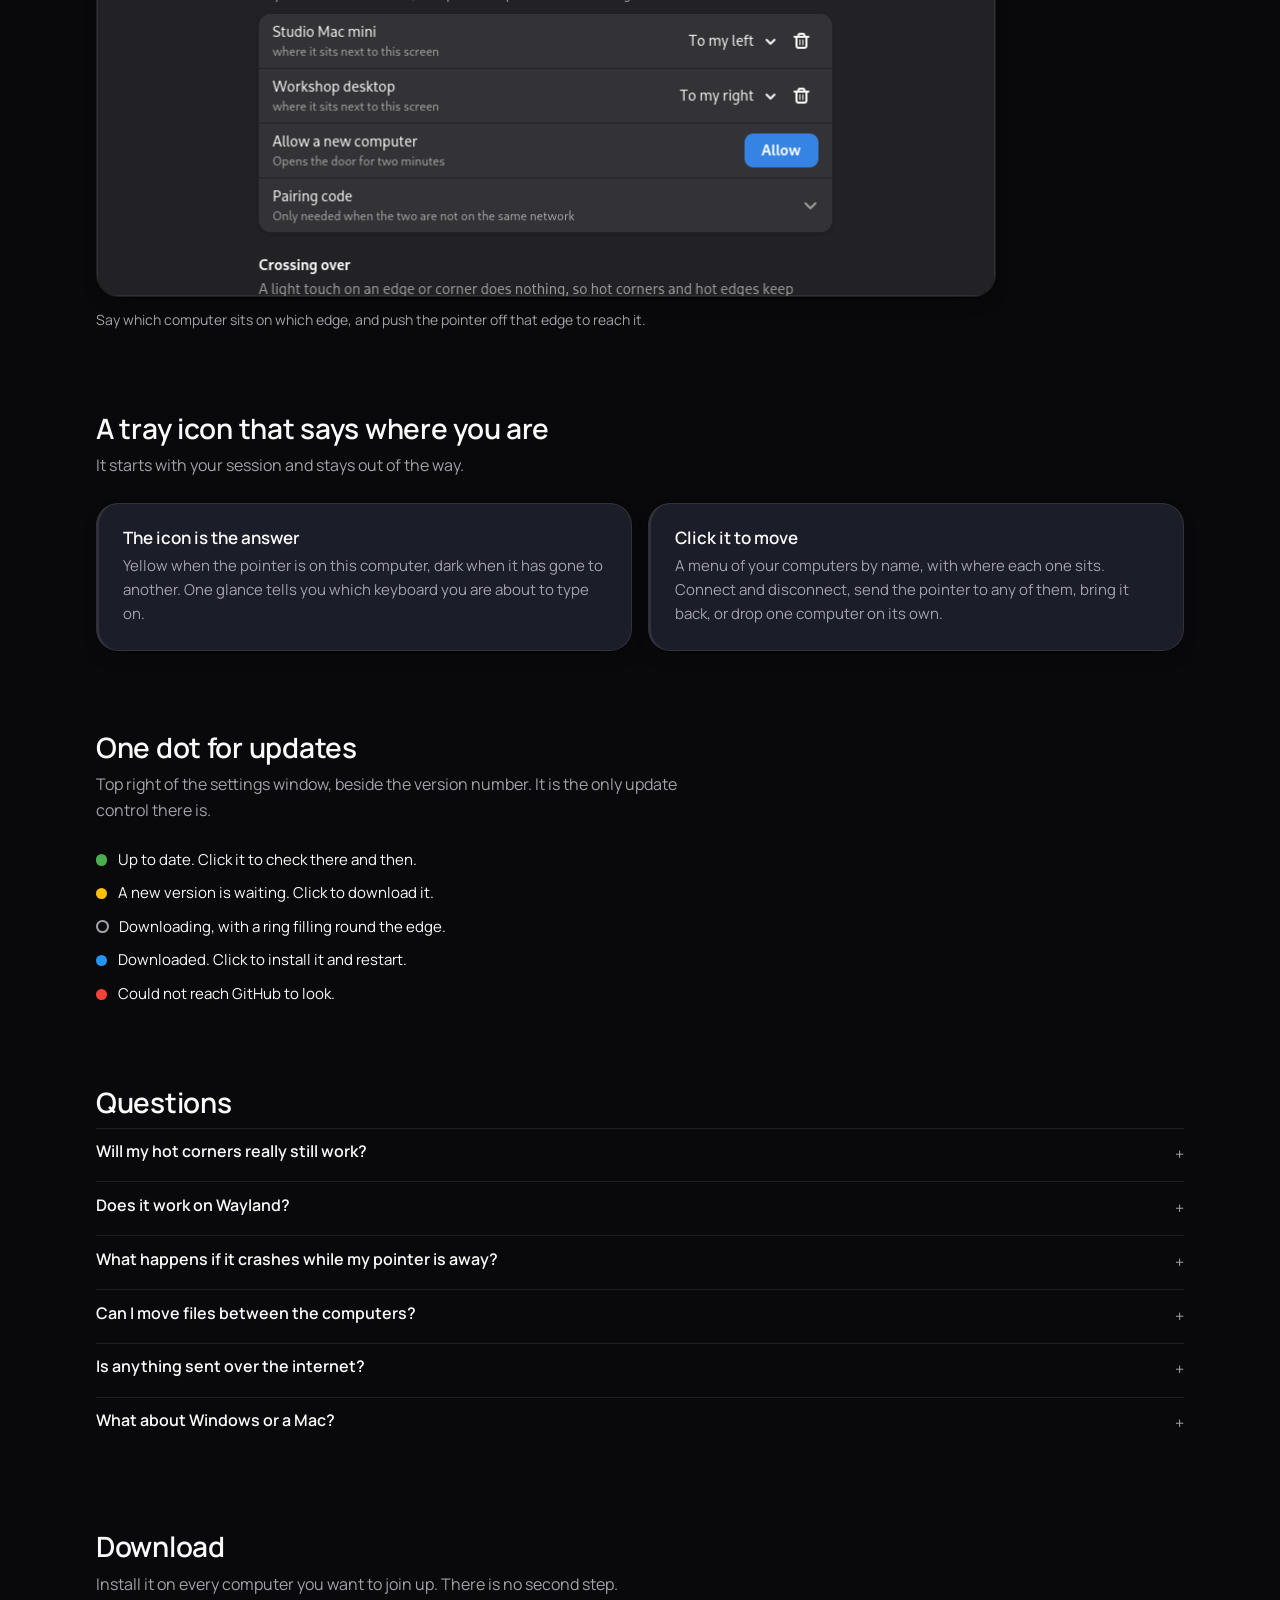
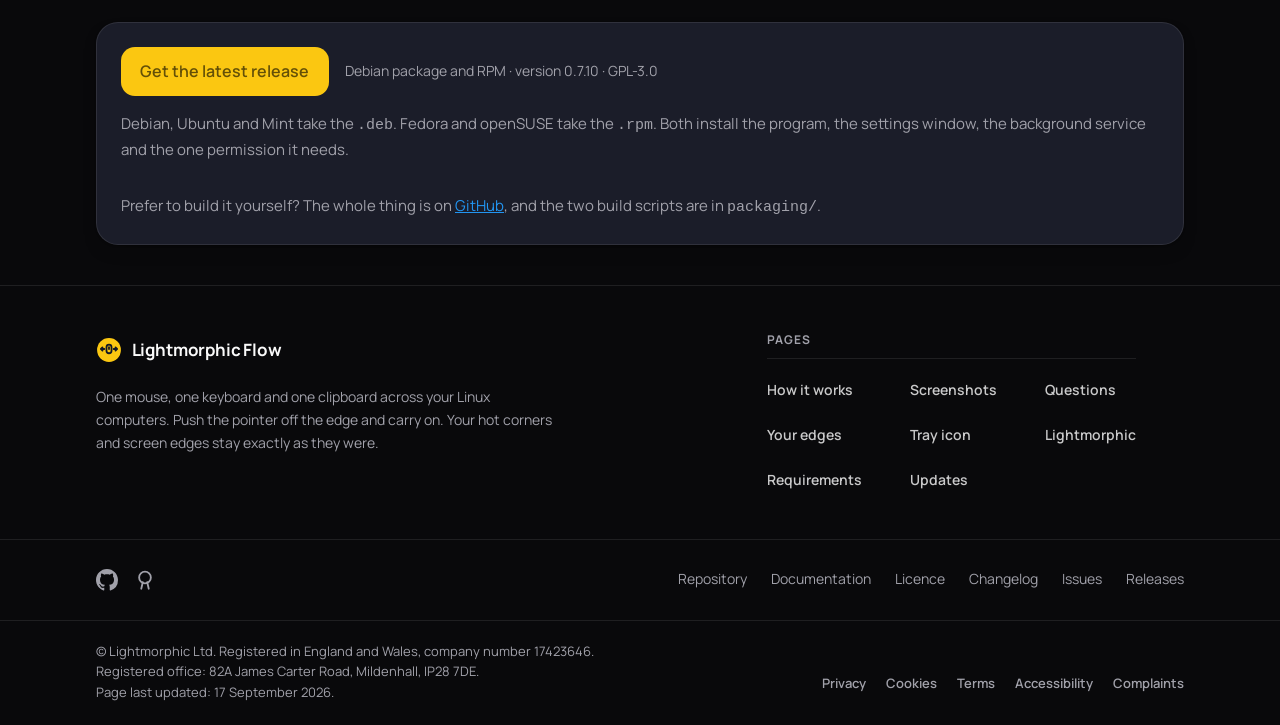
==== commit 9ee11598: "Clicking the update dot no longer maximises the window The dot was a bare drawing sitting in the tit" ====
--- a/docs/index.html
+++ b/docs/index.html
@@ -51,7 +51,7 @@
       "description": "One keyboard and mouse driving up to four other Linux computers on the same network, one on each edge of your screen, with a shared text clipboard. Screen edges and hot corners are left to your desktop: only a deliberate push crosses to another machine.",
       "url": "https://flow.lightmorphic.com/",
       "downloadUrl": "https://github.com/lightmorphic/flow/releases",
-      "softwareVersion": "0.7.9",
+      "softwareVersion": "0.7.10",
       "offers": { "@type": "Offer", "price": "0", "priceCurrency": "GBP" },
       "license": "https://www.gnu.org/licenses/gpl-3.0.html",
       "author": { "@id": "https://lightmorphic.com/#organization" },
@@ -333,7 +333,7 @@
     <div class="panel">
       <div class="dl-row">
         <a class="btn primary" href="https://github.com/lightmorphic/flow/releases">Get the latest release</a>
-        <span class="dl-meta">Debian package and RPM · version 0.7.9 · GPL-3.0</span>
+        <span class="dl-meta">Debian package and RPM · version 0.7.10 · GPL-3.0</span>
       </div>
       <p class="dl-help">Debian, Ubuntu and Mint take the <code>.deb</code>. Fedora and openSUSE take the <code>.rpm</code>. Both install the program, the settings window, the background service and the one permission it needs.</p>
       <p class="dl-help">Prefer to build it yourself? The whole thing is on <a href="https://github.com/lightmorphic/flow">GitHub</a>, and the two build scripts are in <code>packaging/</code>.</p>
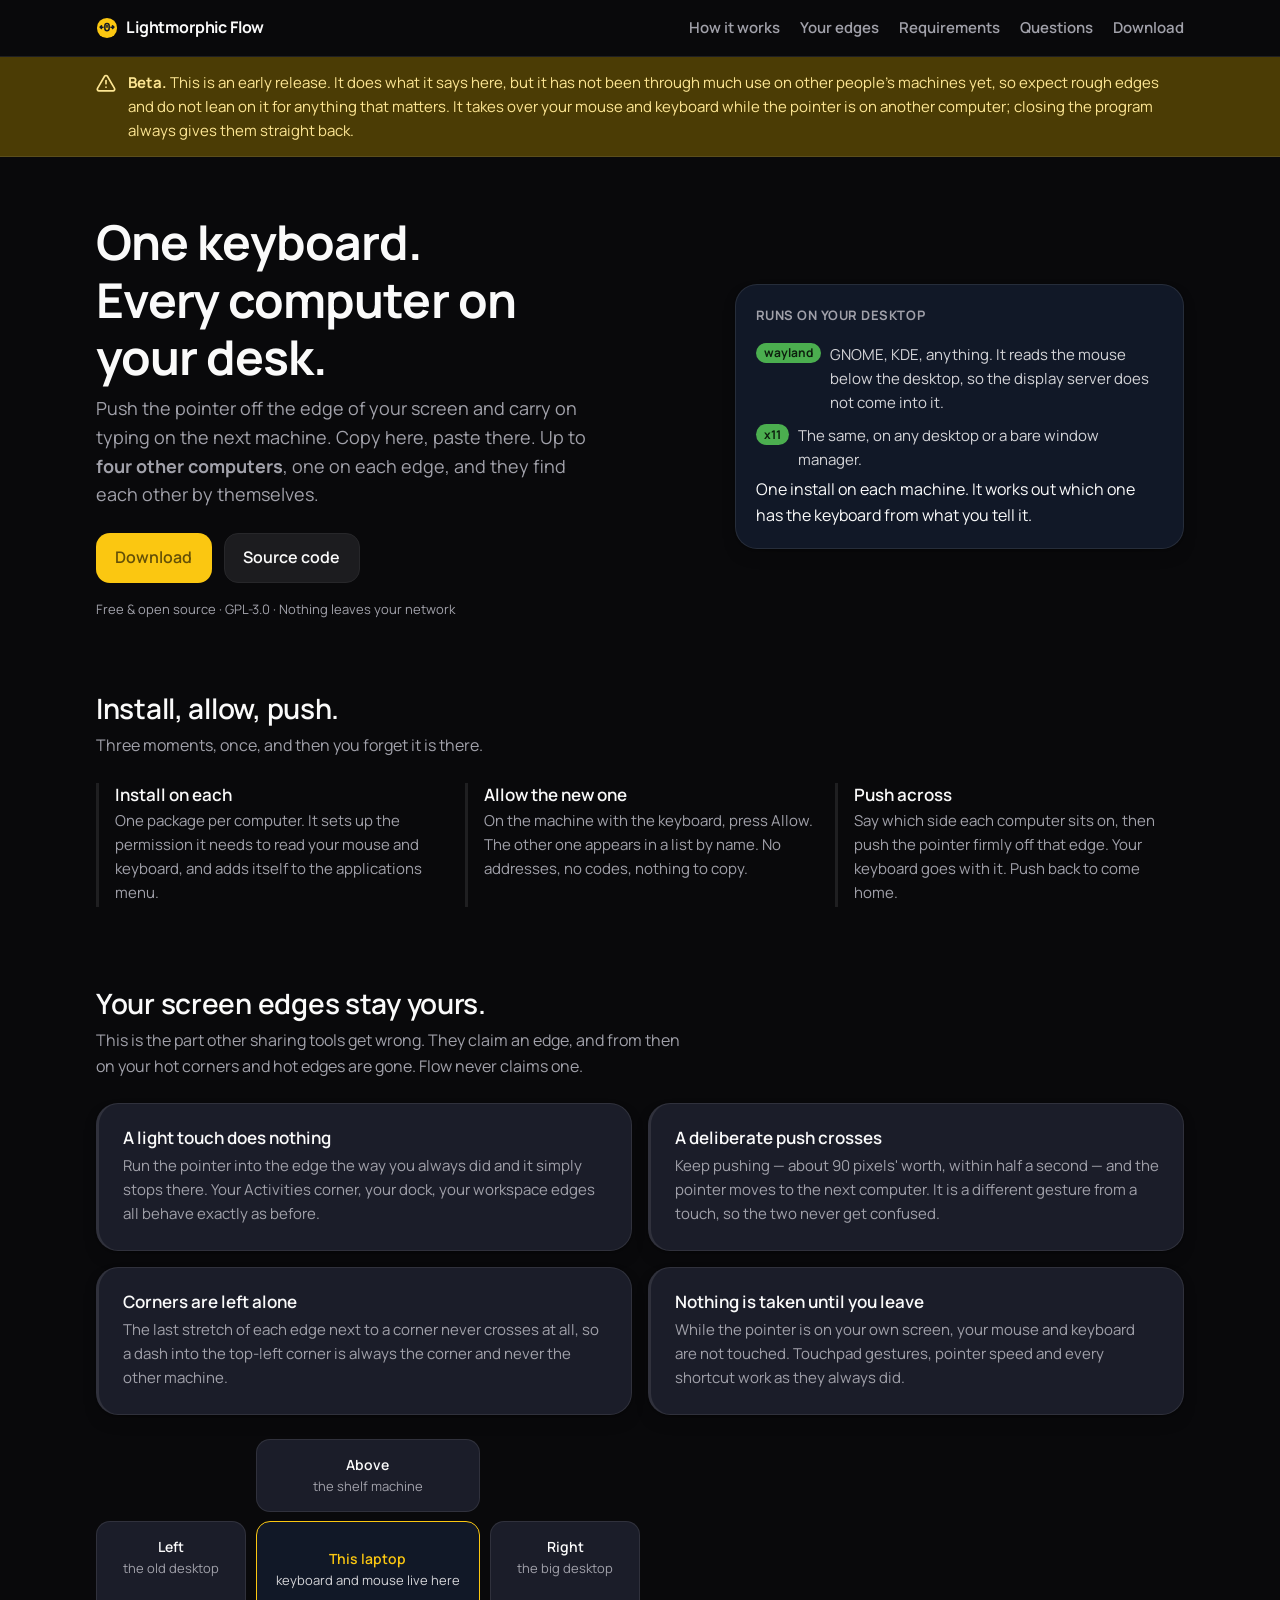
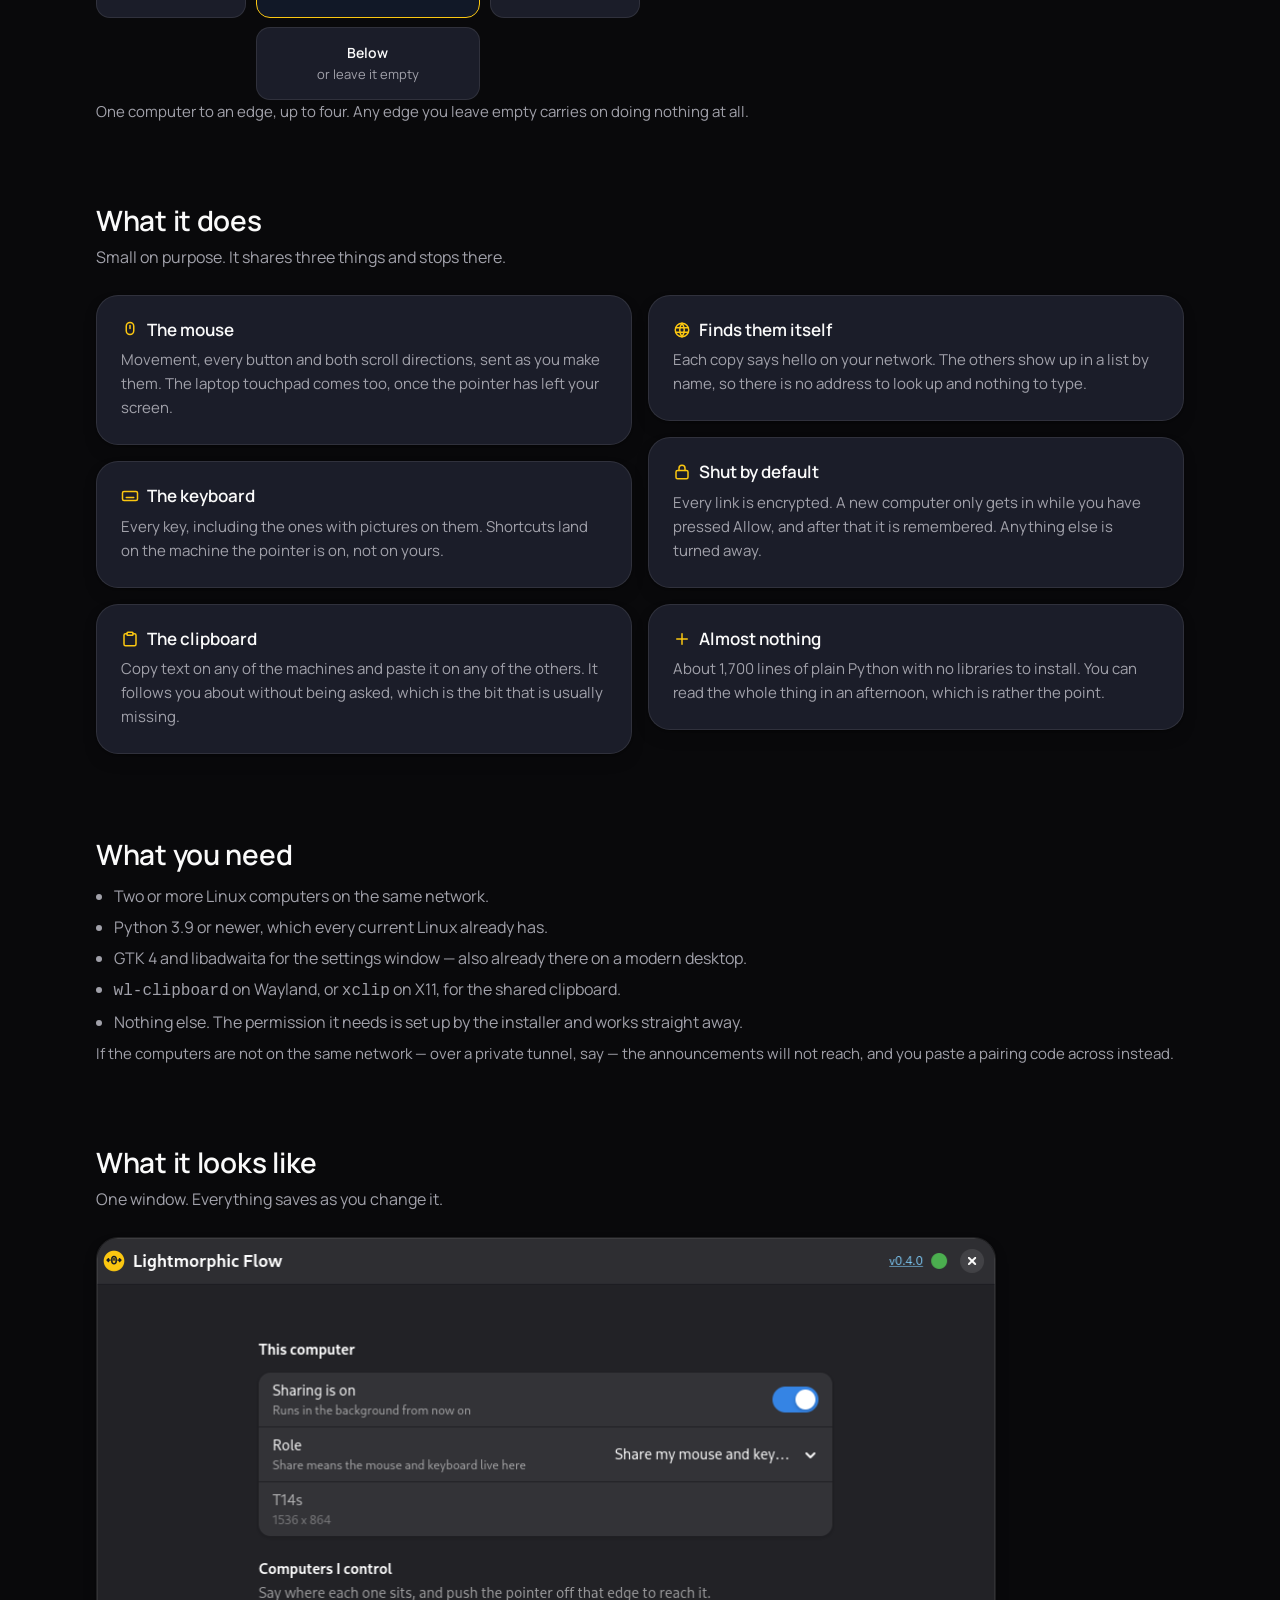
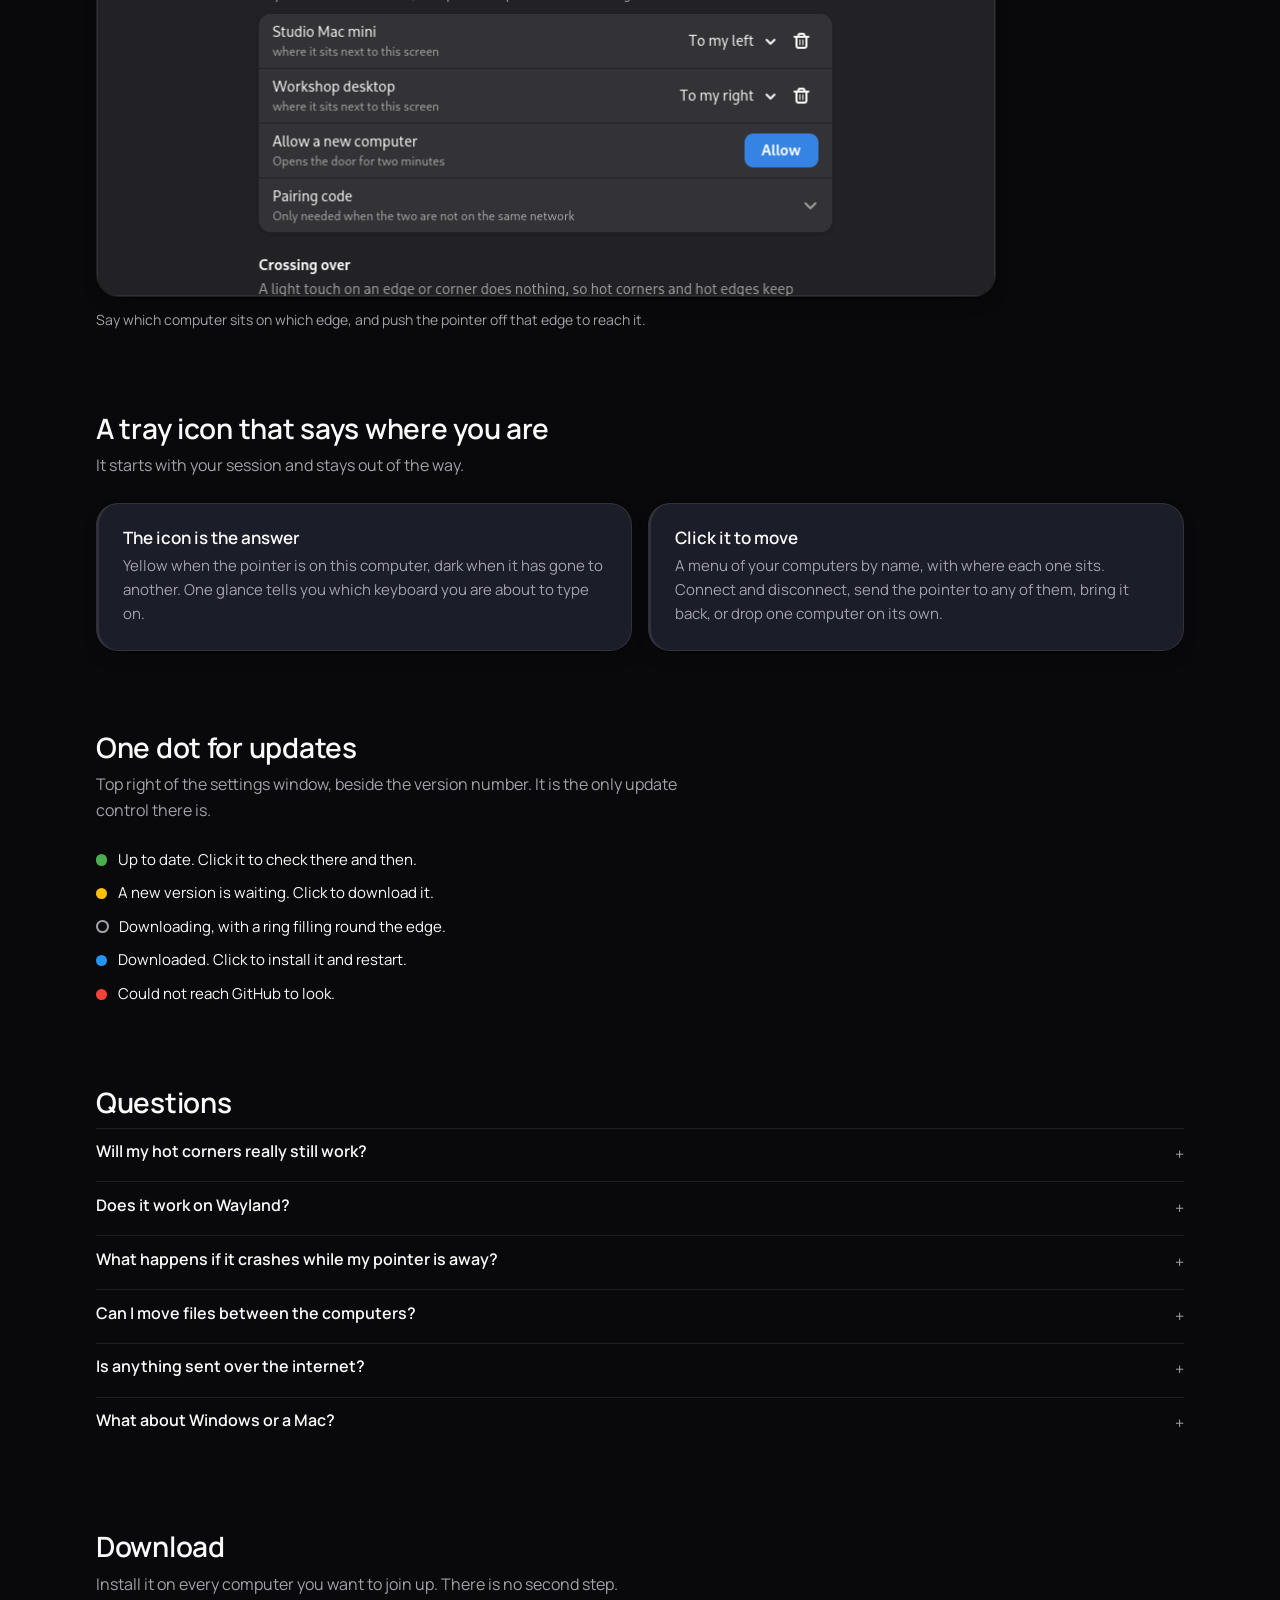
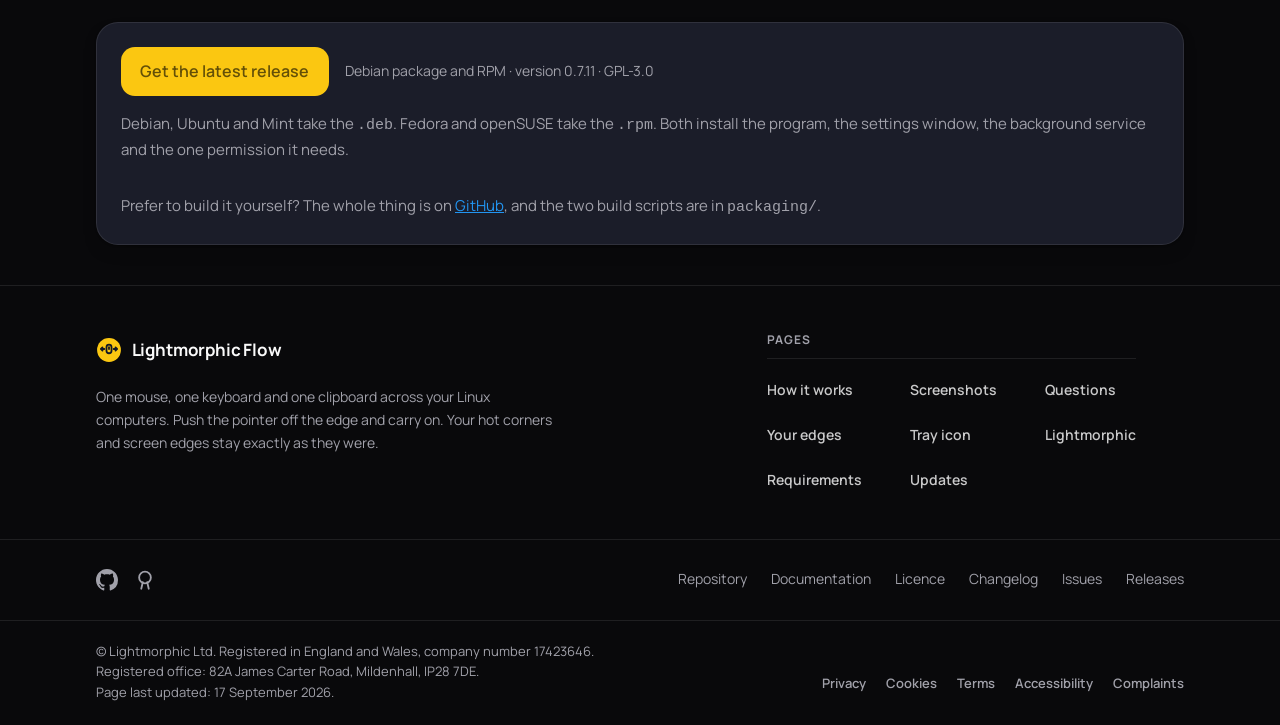
==== commit e2018fb1: "GNOME's hot corner opens the Overview on the other computer The hot edge worked, so the pressure was" ====
--- a/docs/index.html
+++ b/docs/index.html
@@ -51,7 +51,7 @@
       "description": "One keyboard and mouse driving up to four other Linux computers on the same network, one on each edge of your screen, with a shared text clipboard. Screen edges and hot corners are left to your desktop: only a deliberate push crosses to another machine.",
       "url": "https://flow.lightmorphic.com/",
       "downloadUrl": "https://github.com/lightmorphic/flow/releases",
-      "softwareVersion": "0.7.10",
+      "softwareVersion": "0.7.11",
       "offers": { "@type": "Offer", "price": "0", "priceCurrency": "GBP" },
       "license": "https://www.gnu.org/licenses/gpl-3.0.html",
       "author": { "@id": "https://lightmorphic.com/#organization" },
@@ -333,7 +333,7 @@
     <div class="panel">
       <div class="dl-row">
         <a class="btn primary" href="https://github.com/lightmorphic/flow/releases">Get the latest release</a>
-        <span class="dl-meta">Debian package and RPM · version 0.7.10 · GPL-3.0</span>
+        <span class="dl-meta">Debian package and RPM · version 0.7.11 · GPL-3.0</span>
       </div>
       <p class="dl-help">Debian, Ubuntu and Mint take the <code>.deb</code>. Fedora and openSUSE take the <code>.rpm</code>. Both install the program, the settings window, the background service and the one permission it needs.</p>
       <p class="dl-help">Prefer to build it yourself? The whole thing is on <a href="https://github.com/lightmorphic/flow">GitHub</a>, and the two build scripts are in <code>packaging/</code>.</p>
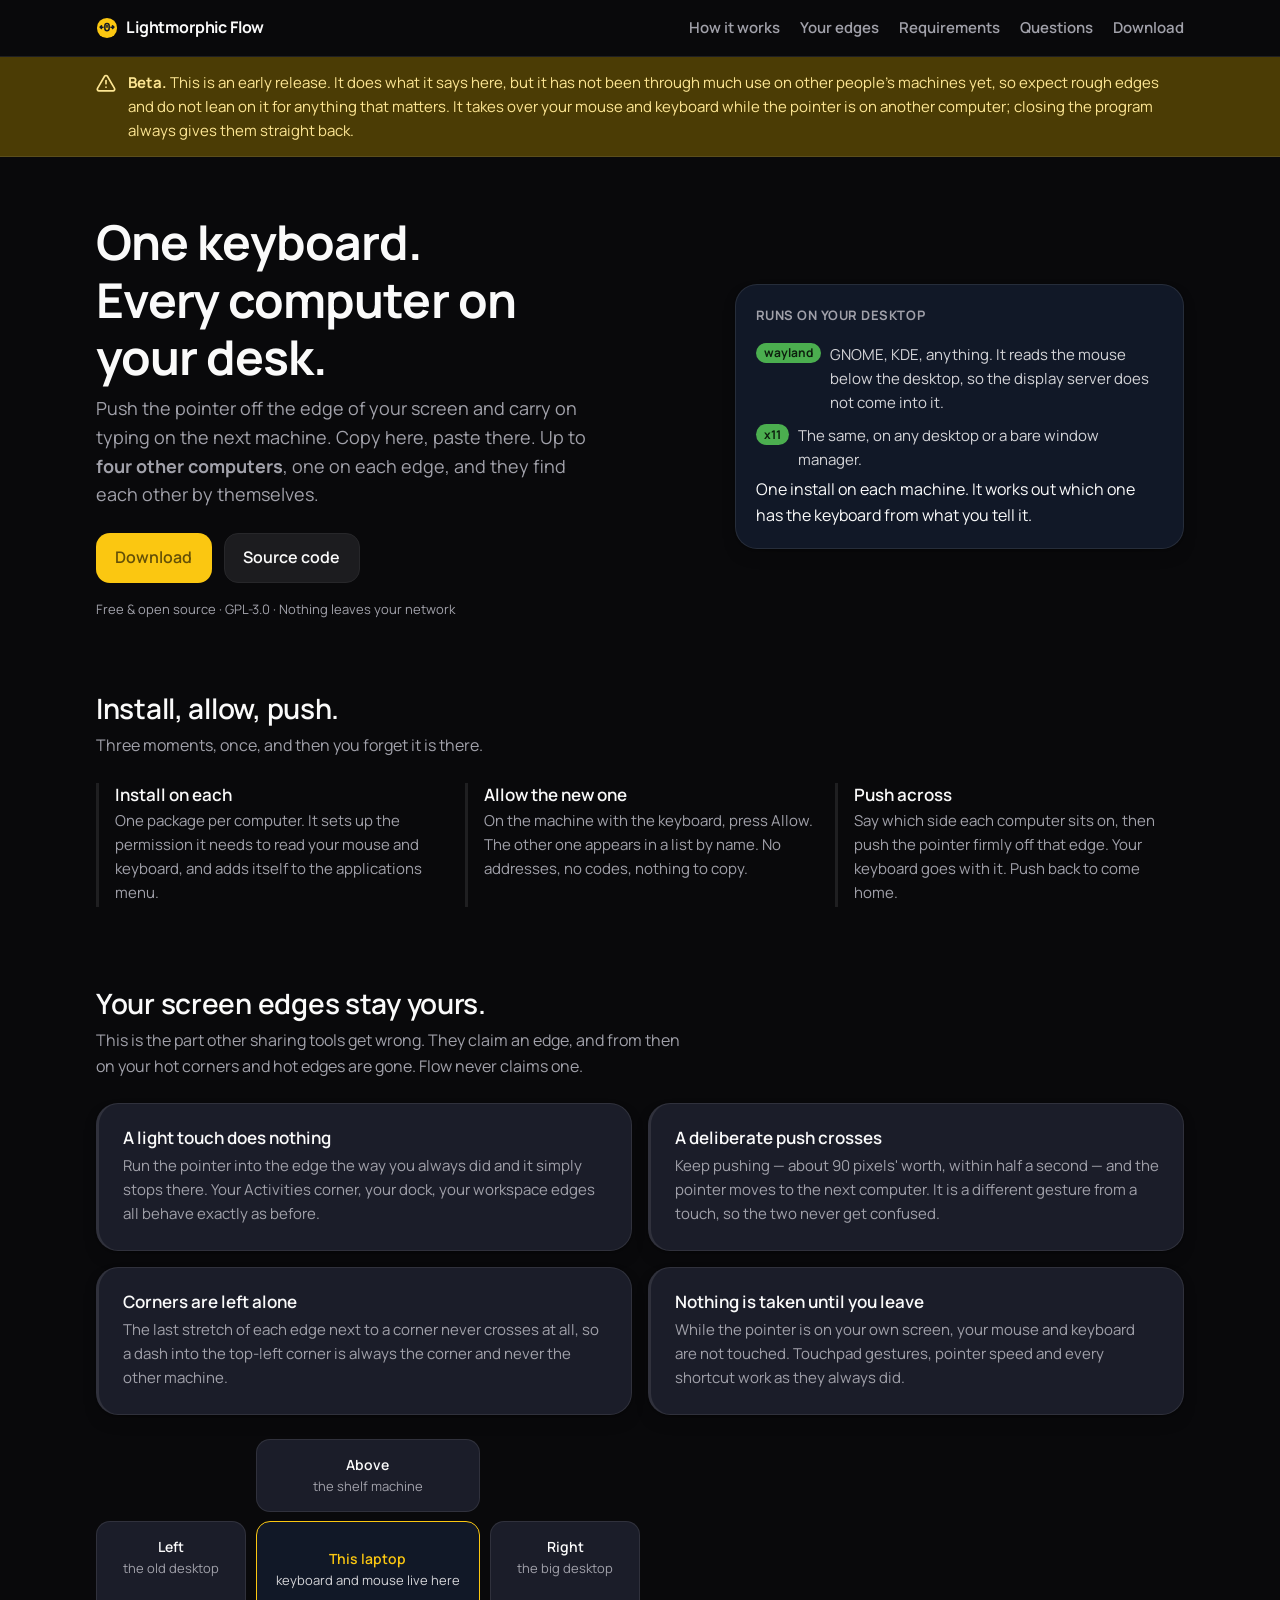
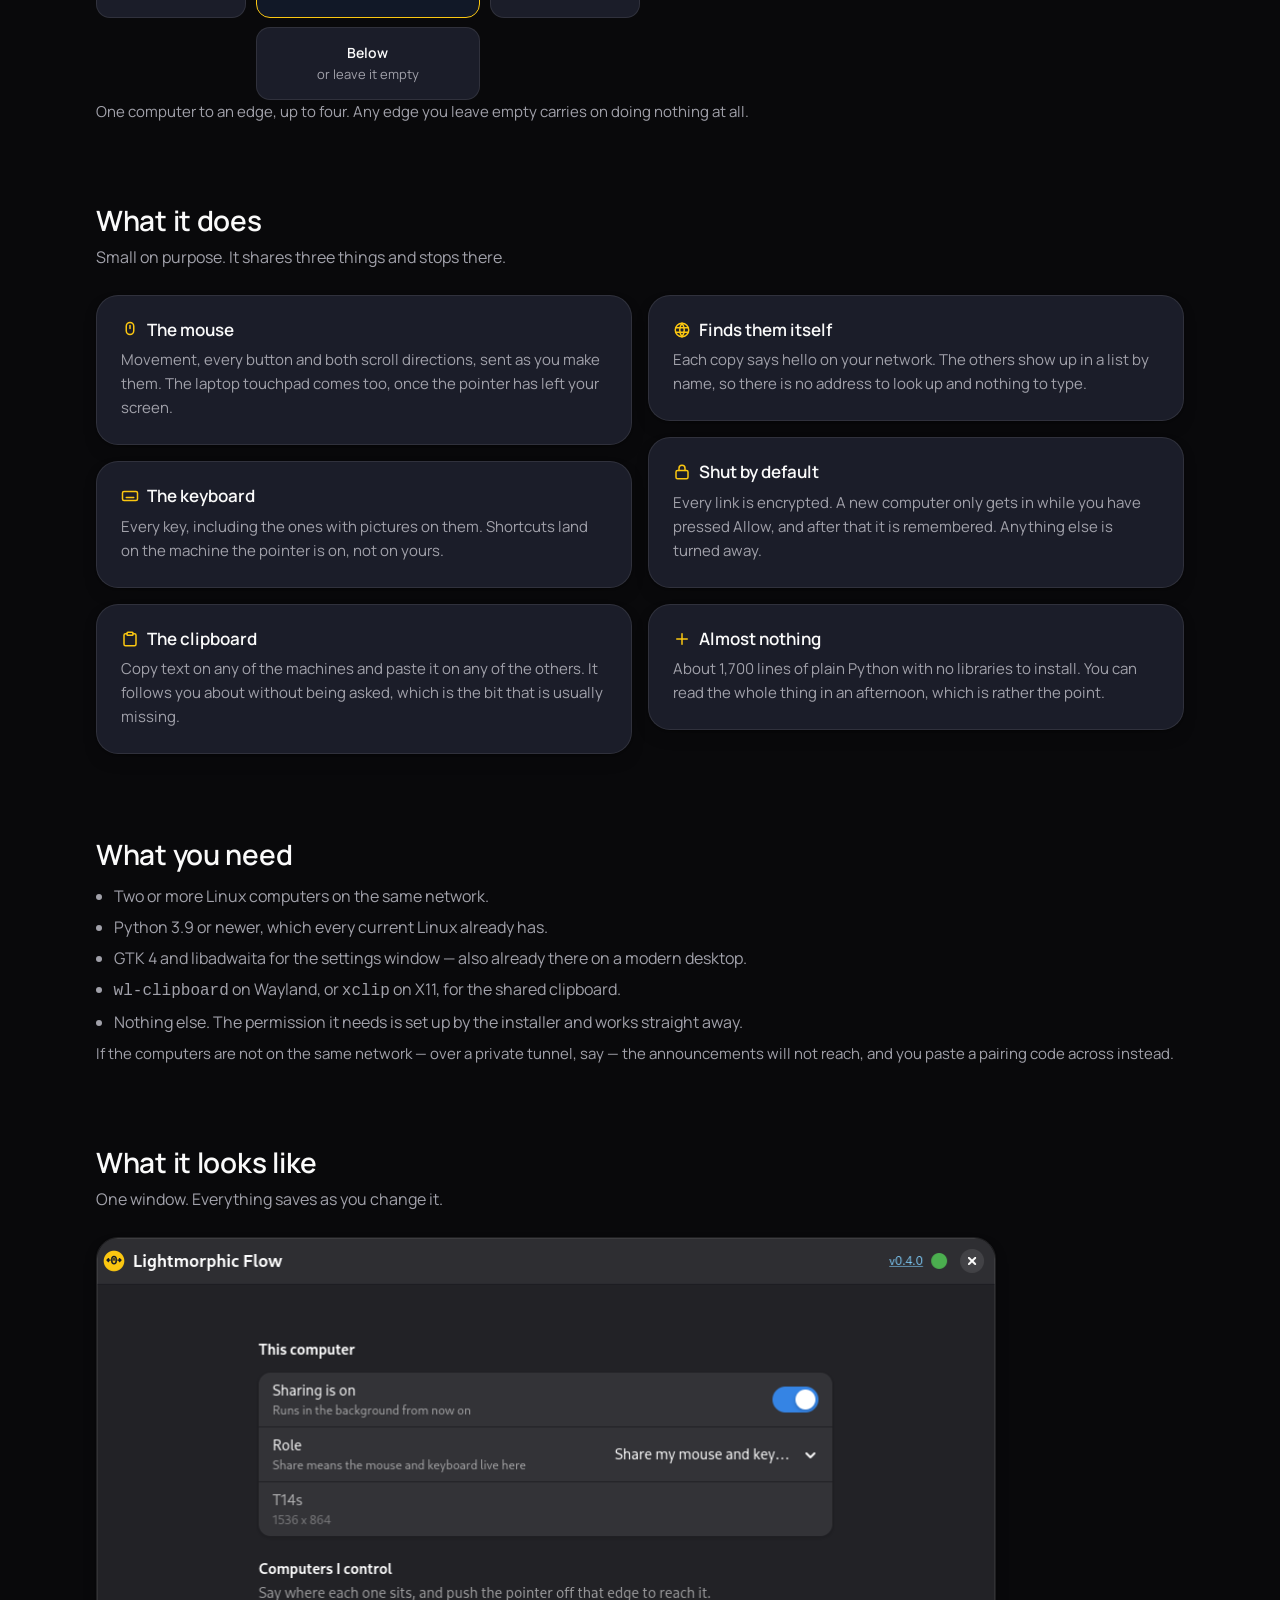
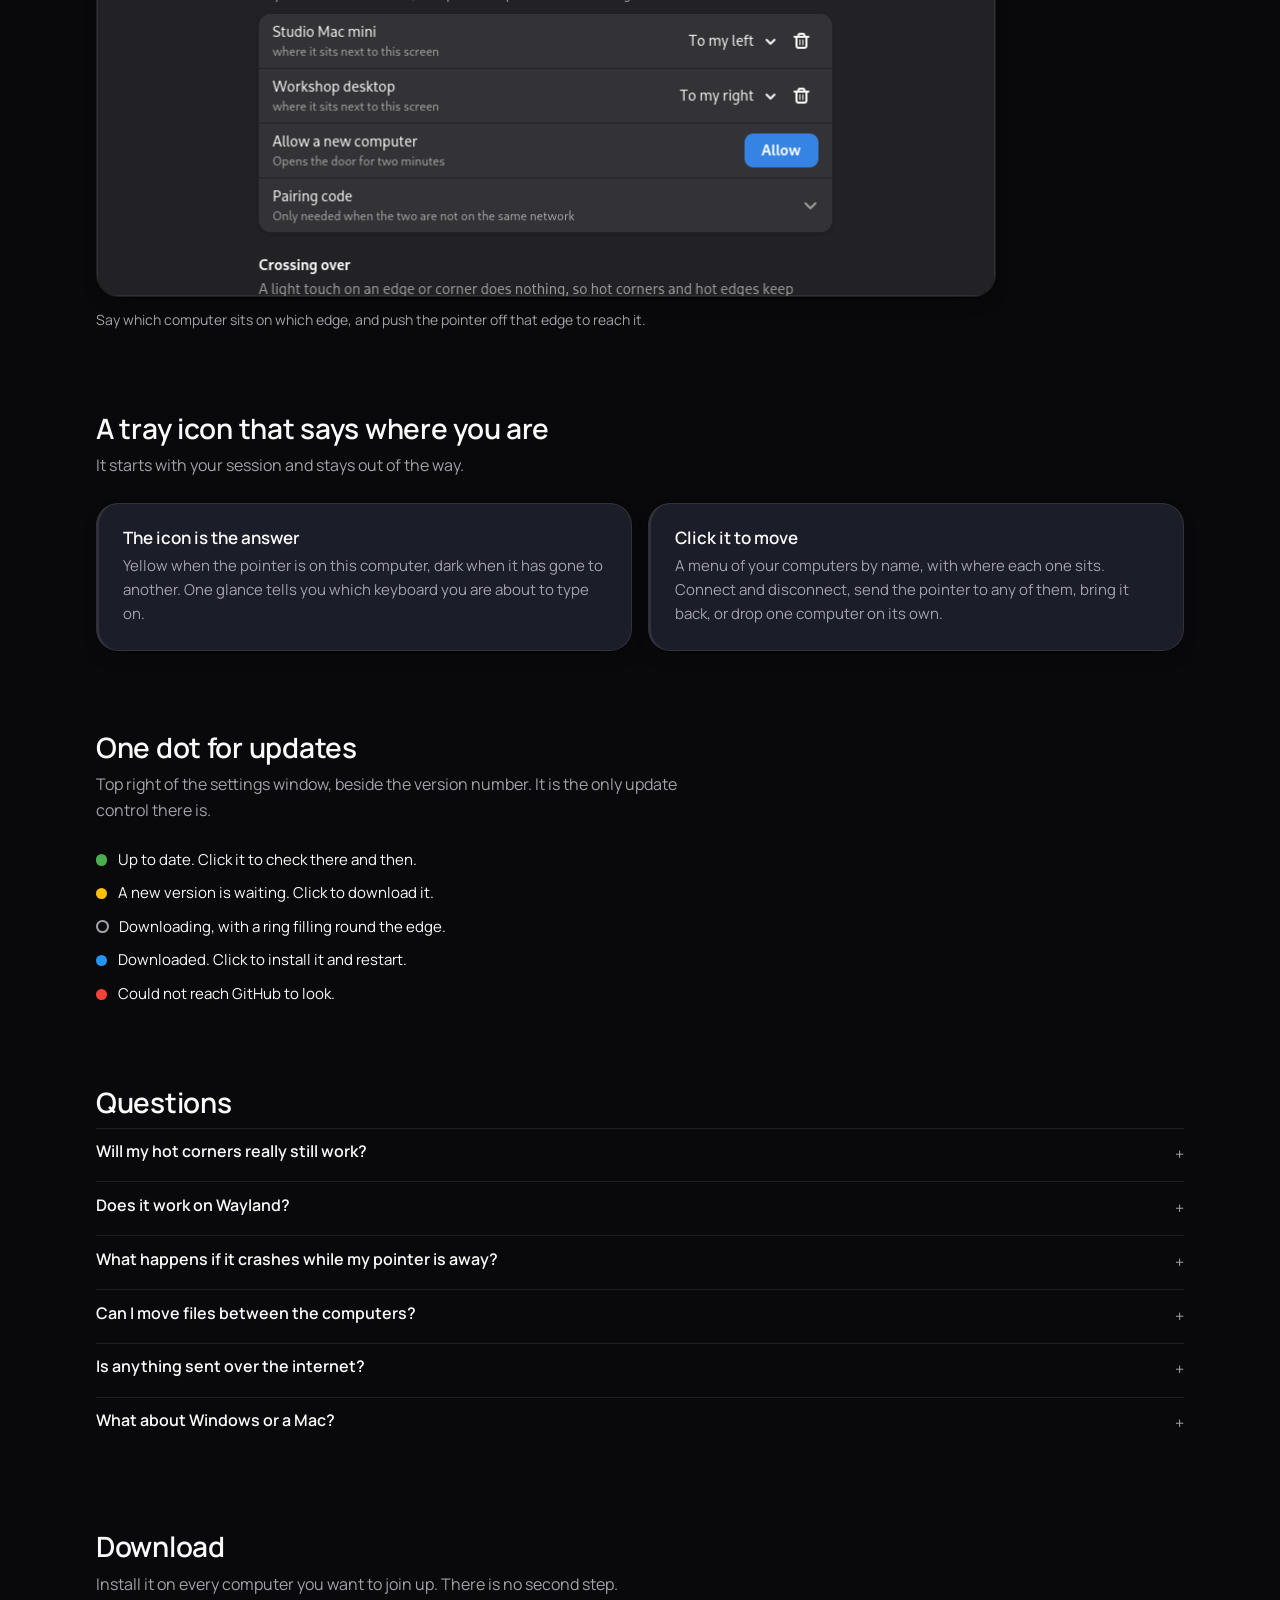
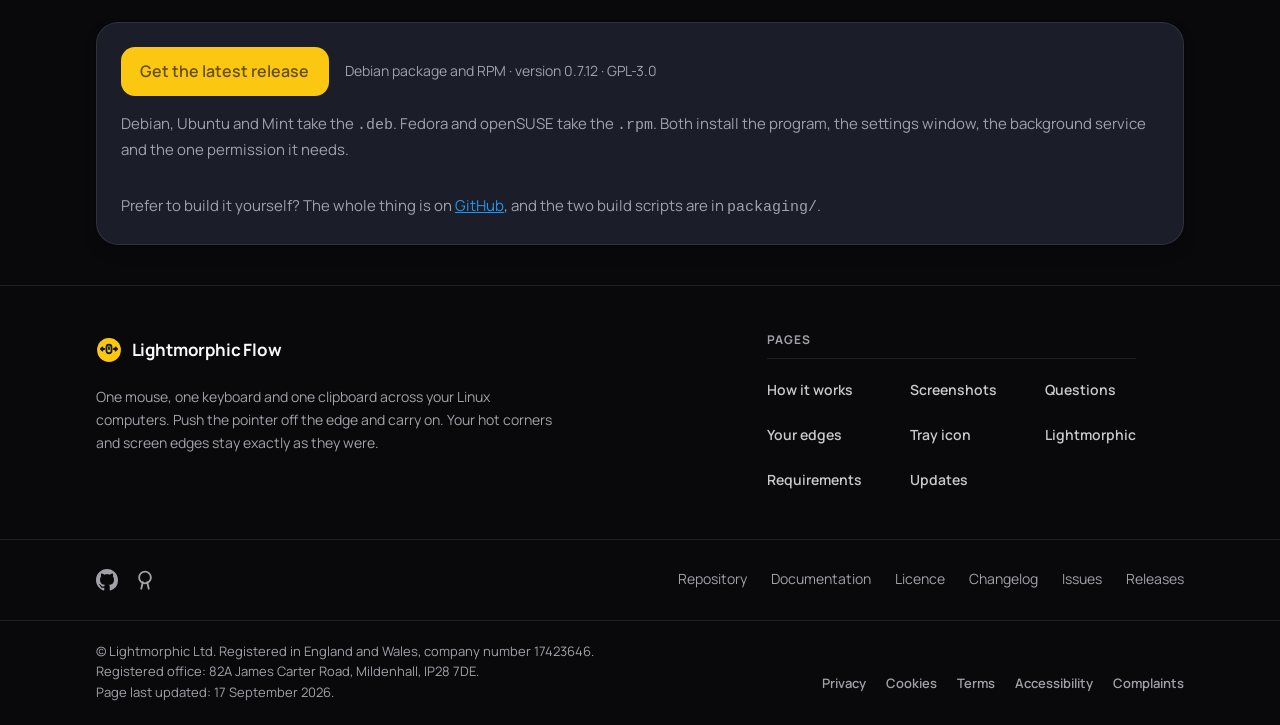
==== commit 4463e514: "Follow the desktop's own speed-up curve, not a flat guess The pointer sometimes jumped to the other " ====
--- a/docs/index.html
+++ b/docs/index.html
@@ -51,7 +51,7 @@
       "description": "One keyboard and mouse driving up to four other Linux computers on the same network, one on each edge of your screen, with a shared text clipboard. Screen edges and hot corners are left to your desktop: only a deliberate push crosses to another machine.",
       "url": "https://flow.lightmorphic.com/",
       "downloadUrl": "https://github.com/lightmorphic/flow/releases",
-      "softwareVersion": "0.7.11",
+      "softwareVersion": "0.7.12",
       "offers": { "@type": "Offer", "price": "0", "priceCurrency": "GBP" },
       "license": "https://www.gnu.org/licenses/gpl-3.0.html",
       "author": { "@id": "https://lightmorphic.com/#organization" },
@@ -333,7 +333,7 @@
     <div class="panel">
       <div class="dl-row">
         <a class="btn primary" href="https://github.com/lightmorphic/flow/releases">Get the latest release</a>
-        <span class="dl-meta">Debian package and RPM · version 0.7.11 · GPL-3.0</span>
+        <span class="dl-meta">Debian package and RPM · version 0.7.12 · GPL-3.0</span>
       </div>
       <p class="dl-help">Debian, Ubuntu and Mint take the <code>.deb</code>. Fedora and openSUSE take the <code>.rpm</code>. Both install the program, the settings window, the background service and the one permission it needs.</p>
       <p class="dl-help">Prefer to build it yourself? The whole thing is on <a href="https://github.com/lightmorphic/flow">GitHub</a>, and the two build scripts are in <code>packaging/</code>.</p>
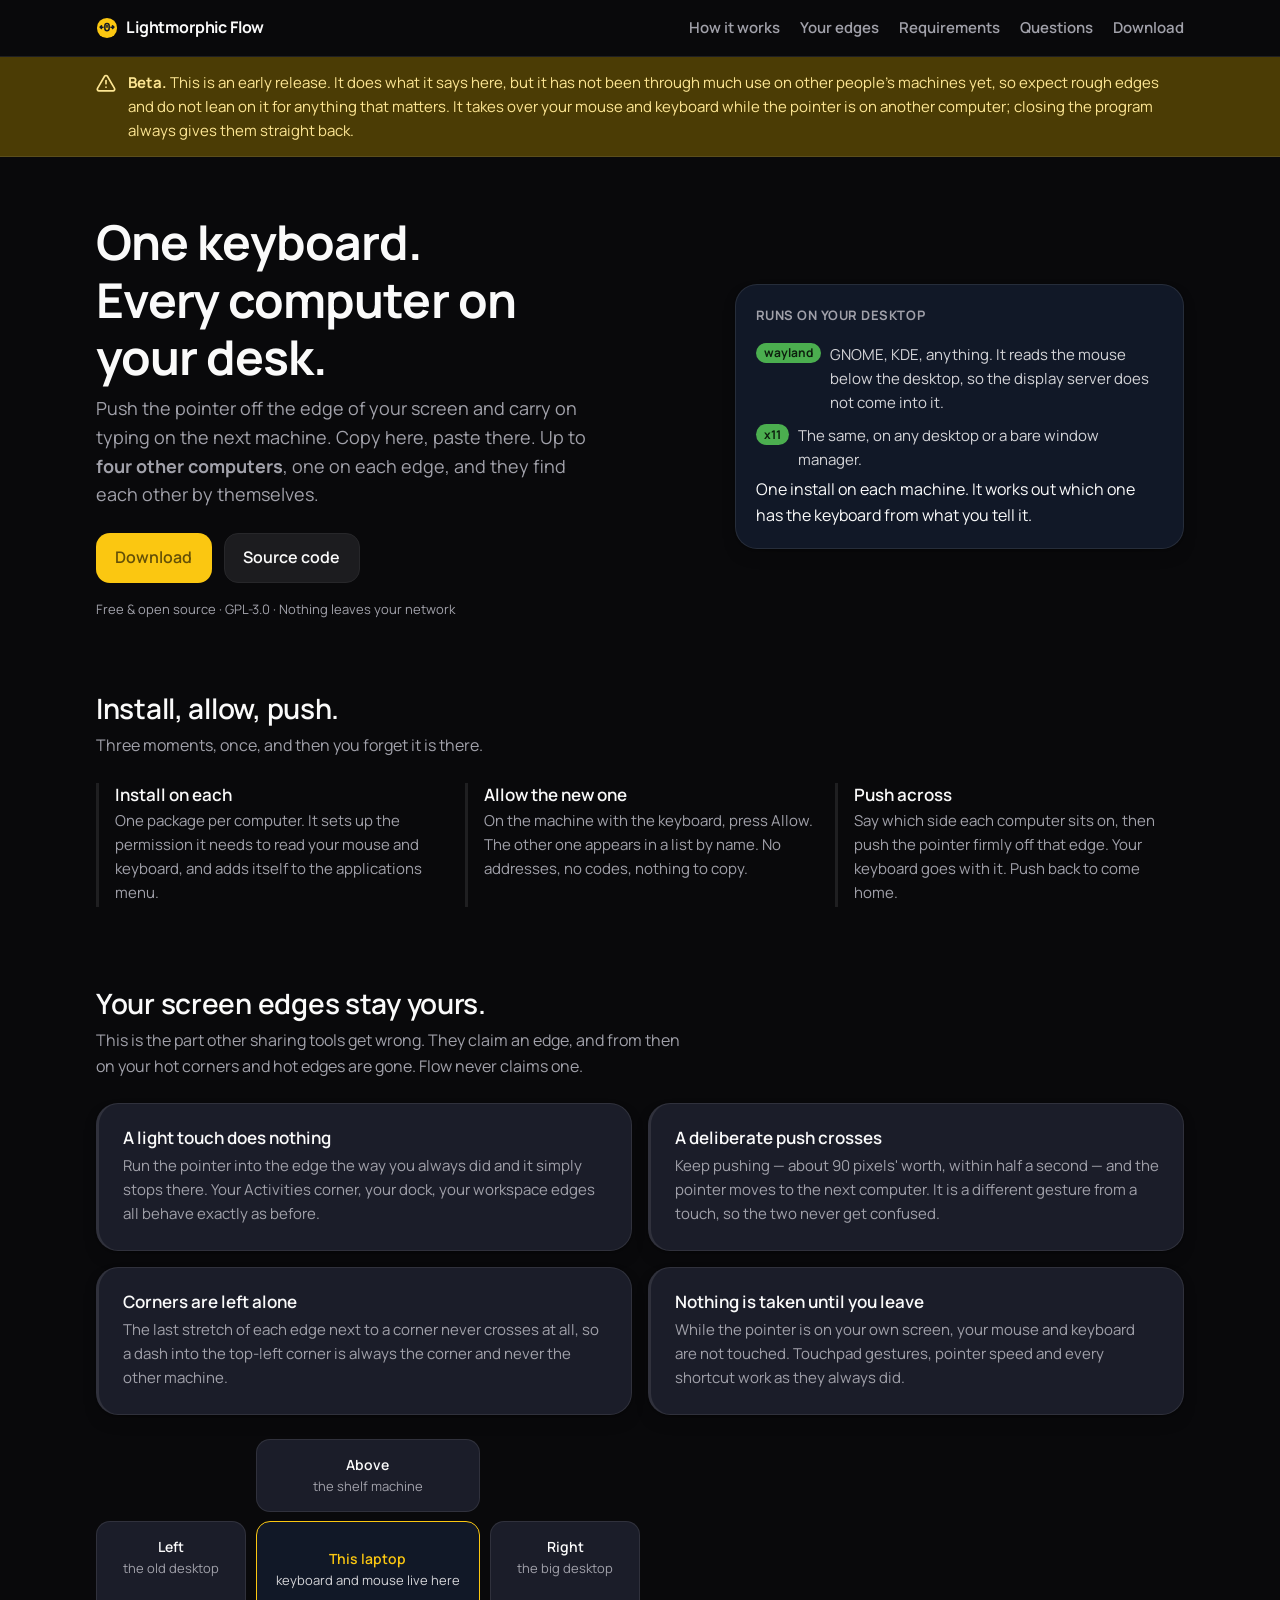
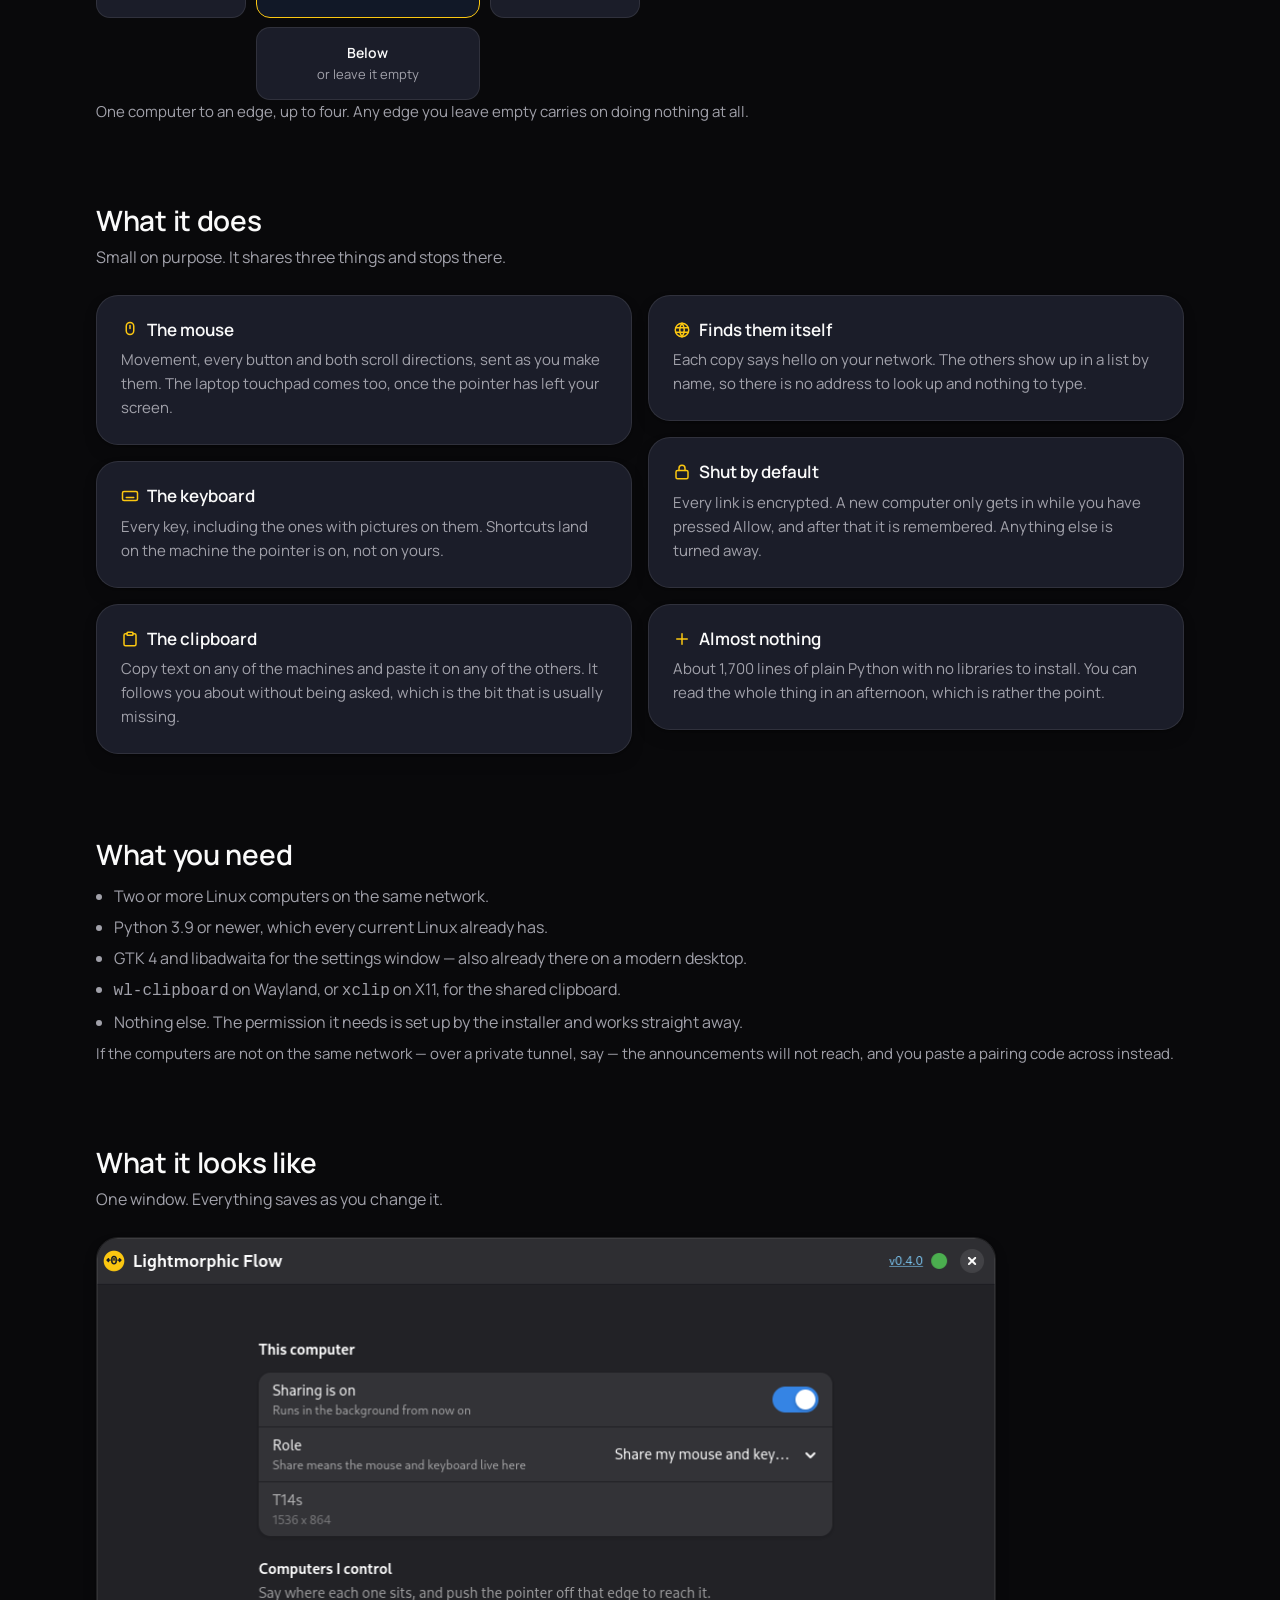
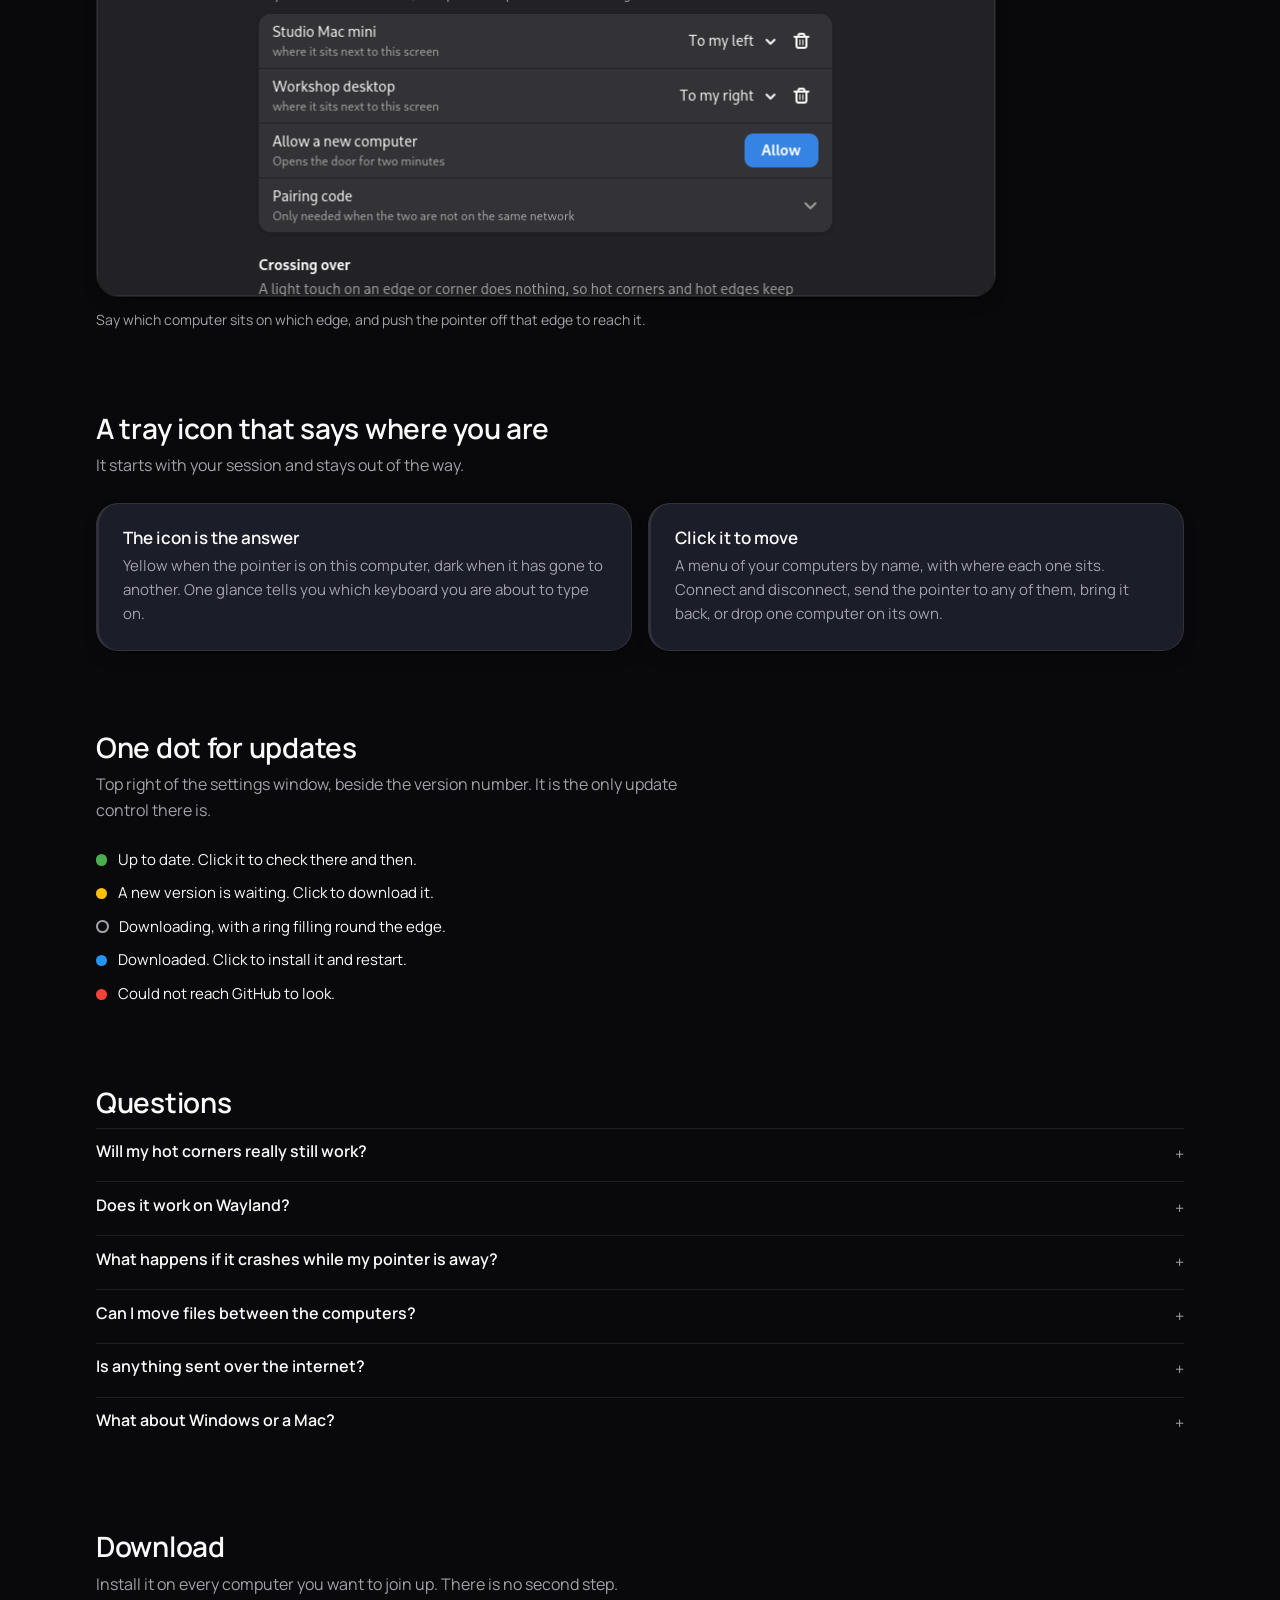
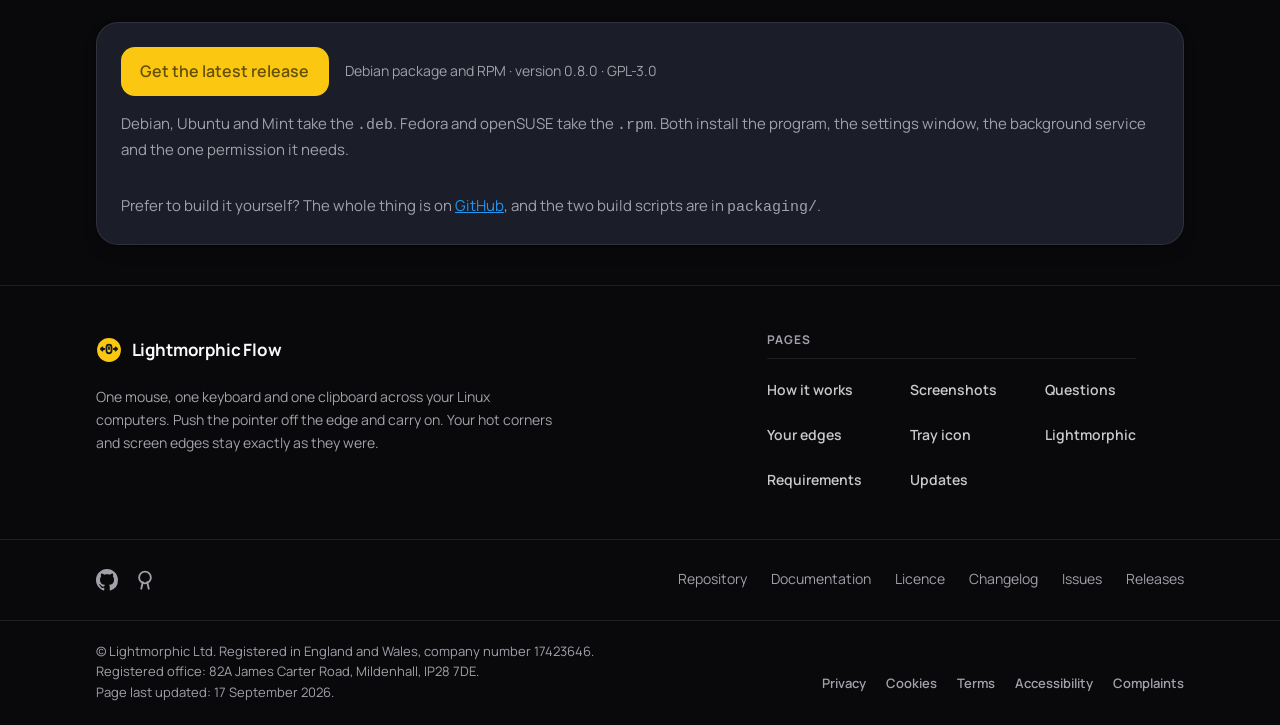
==== commit e087354c: "Drive the main computer's pointer, so its edges are exact GNOME on Wayland will not tell a program w" ====
--- a/docs/index.html
+++ b/docs/index.html
@@ -51,7 +51,7 @@
       "description": "One keyboard and mouse driving up to four other Linux computers on the same network, one on each edge of your screen, with a shared text clipboard. Screen edges and hot corners are left to your desktop: only a deliberate push crosses to another machine.",
       "url": "https://flow.lightmorphic.com/",
       "downloadUrl": "https://github.com/lightmorphic/flow/releases",
-      "softwareVersion": "0.7.12",
+      "softwareVersion": "0.8.0",
       "offers": { "@type": "Offer", "price": "0", "priceCurrency": "GBP" },
       "license": "https://www.gnu.org/licenses/gpl-3.0.html",
       "author": { "@id": "https://lightmorphic.com/#organization" },
@@ -333,7 +333,7 @@
     <div class="panel">
       <div class="dl-row">
         <a class="btn primary" href="https://github.com/lightmorphic/flow/releases">Get the latest release</a>
-        <span class="dl-meta">Debian package and RPM · version 0.7.12 · GPL-3.0</span>
+        <span class="dl-meta">Debian package and RPM · version 0.8.0 · GPL-3.0</span>
       </div>
       <p class="dl-help">Debian, Ubuntu and Mint take the <code>.deb</code>. Fedora and openSUSE take the <code>.rpm</code>. Both install the program, the settings window, the background service and the one permission it needs.</p>
       <p class="dl-help">Prefer to build it yourself? The whole thing is on <a href="https://github.com/lightmorphic/flow">GitHub</a>, and the two build scripts are in <code>packaging/</code>.</p>
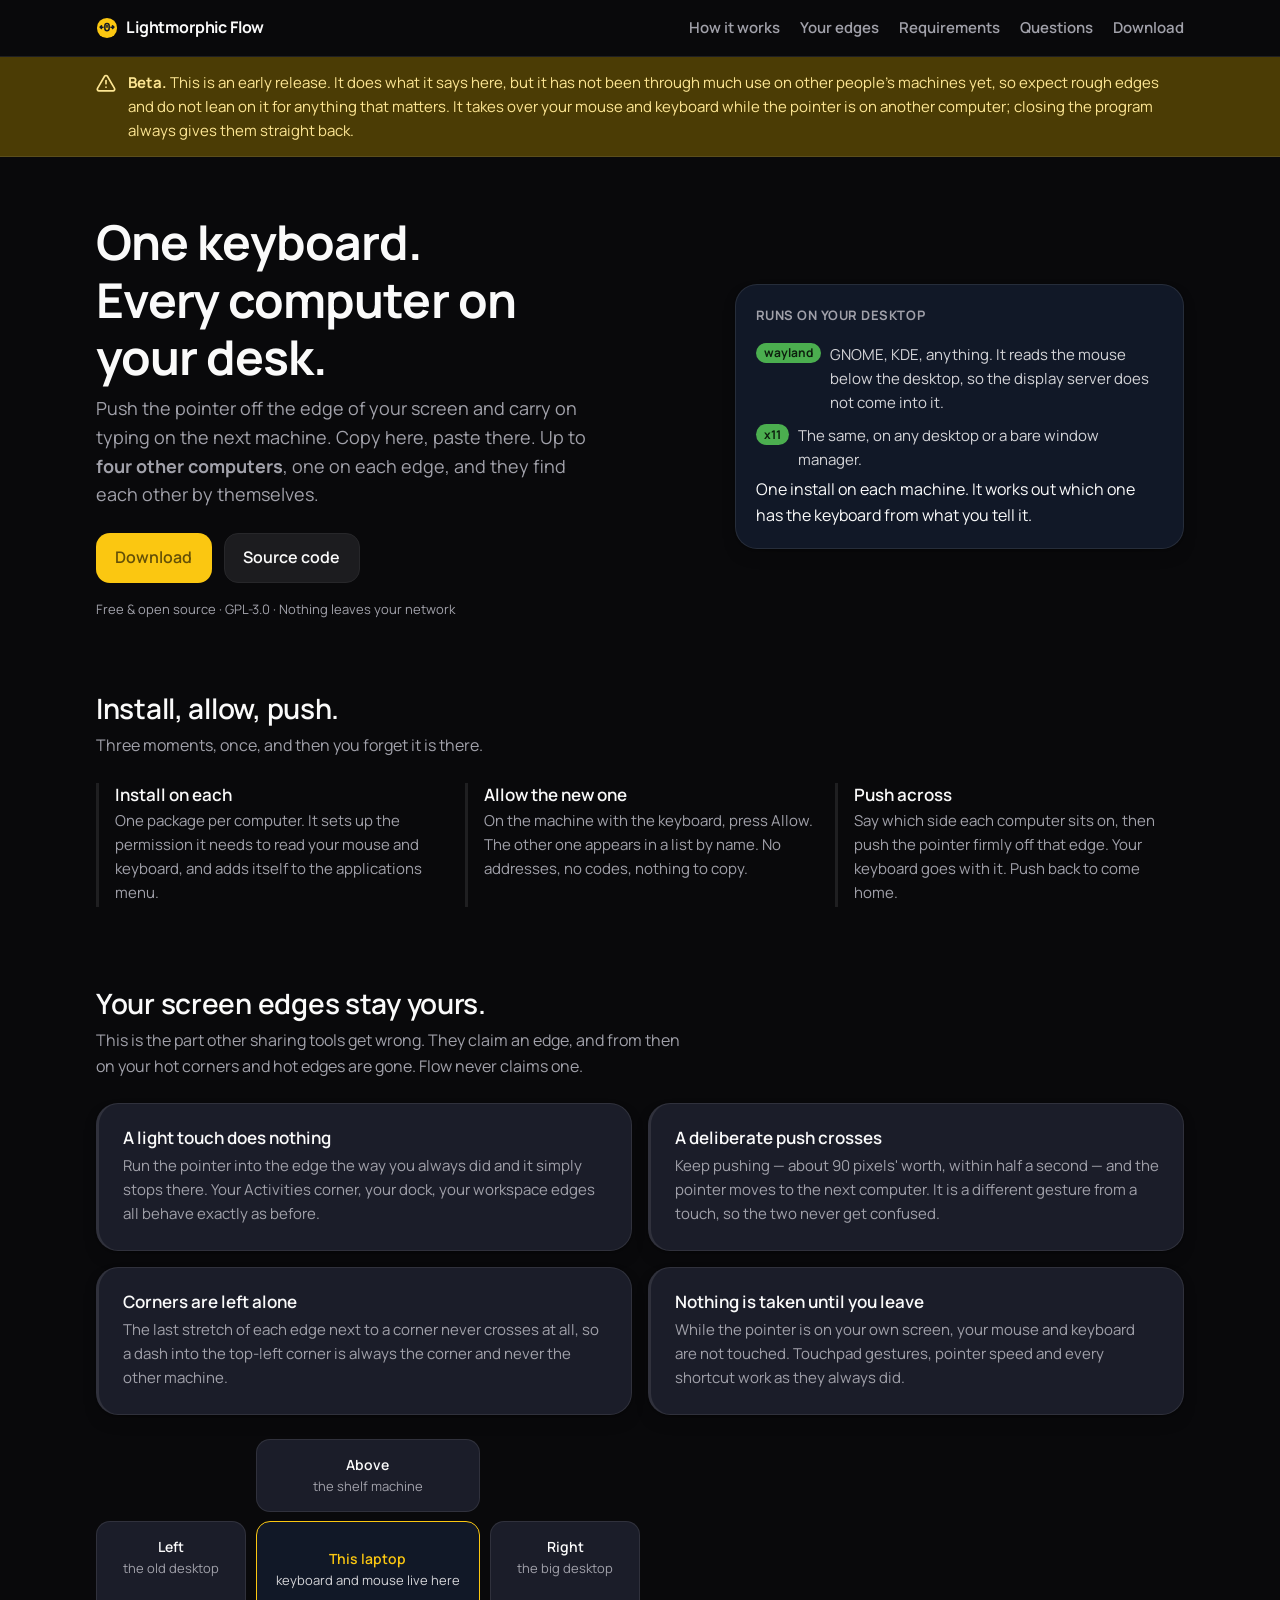
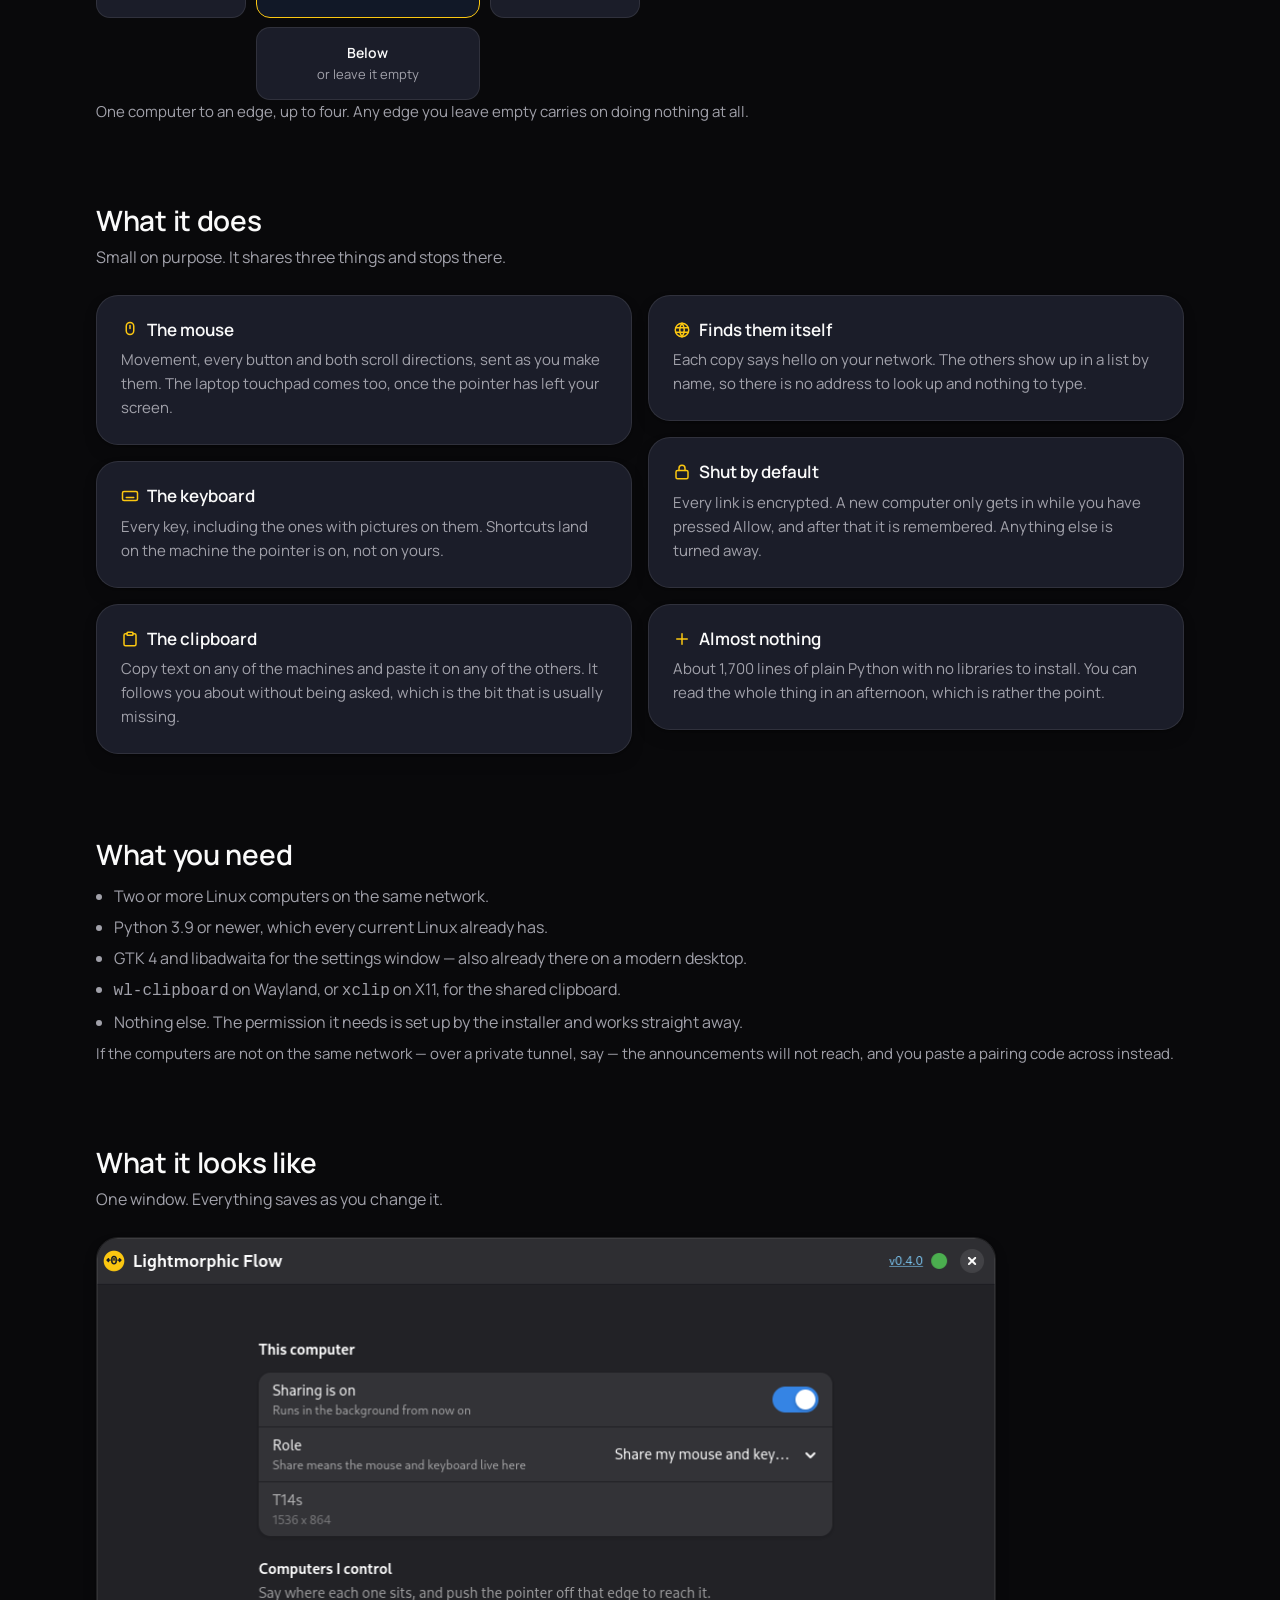
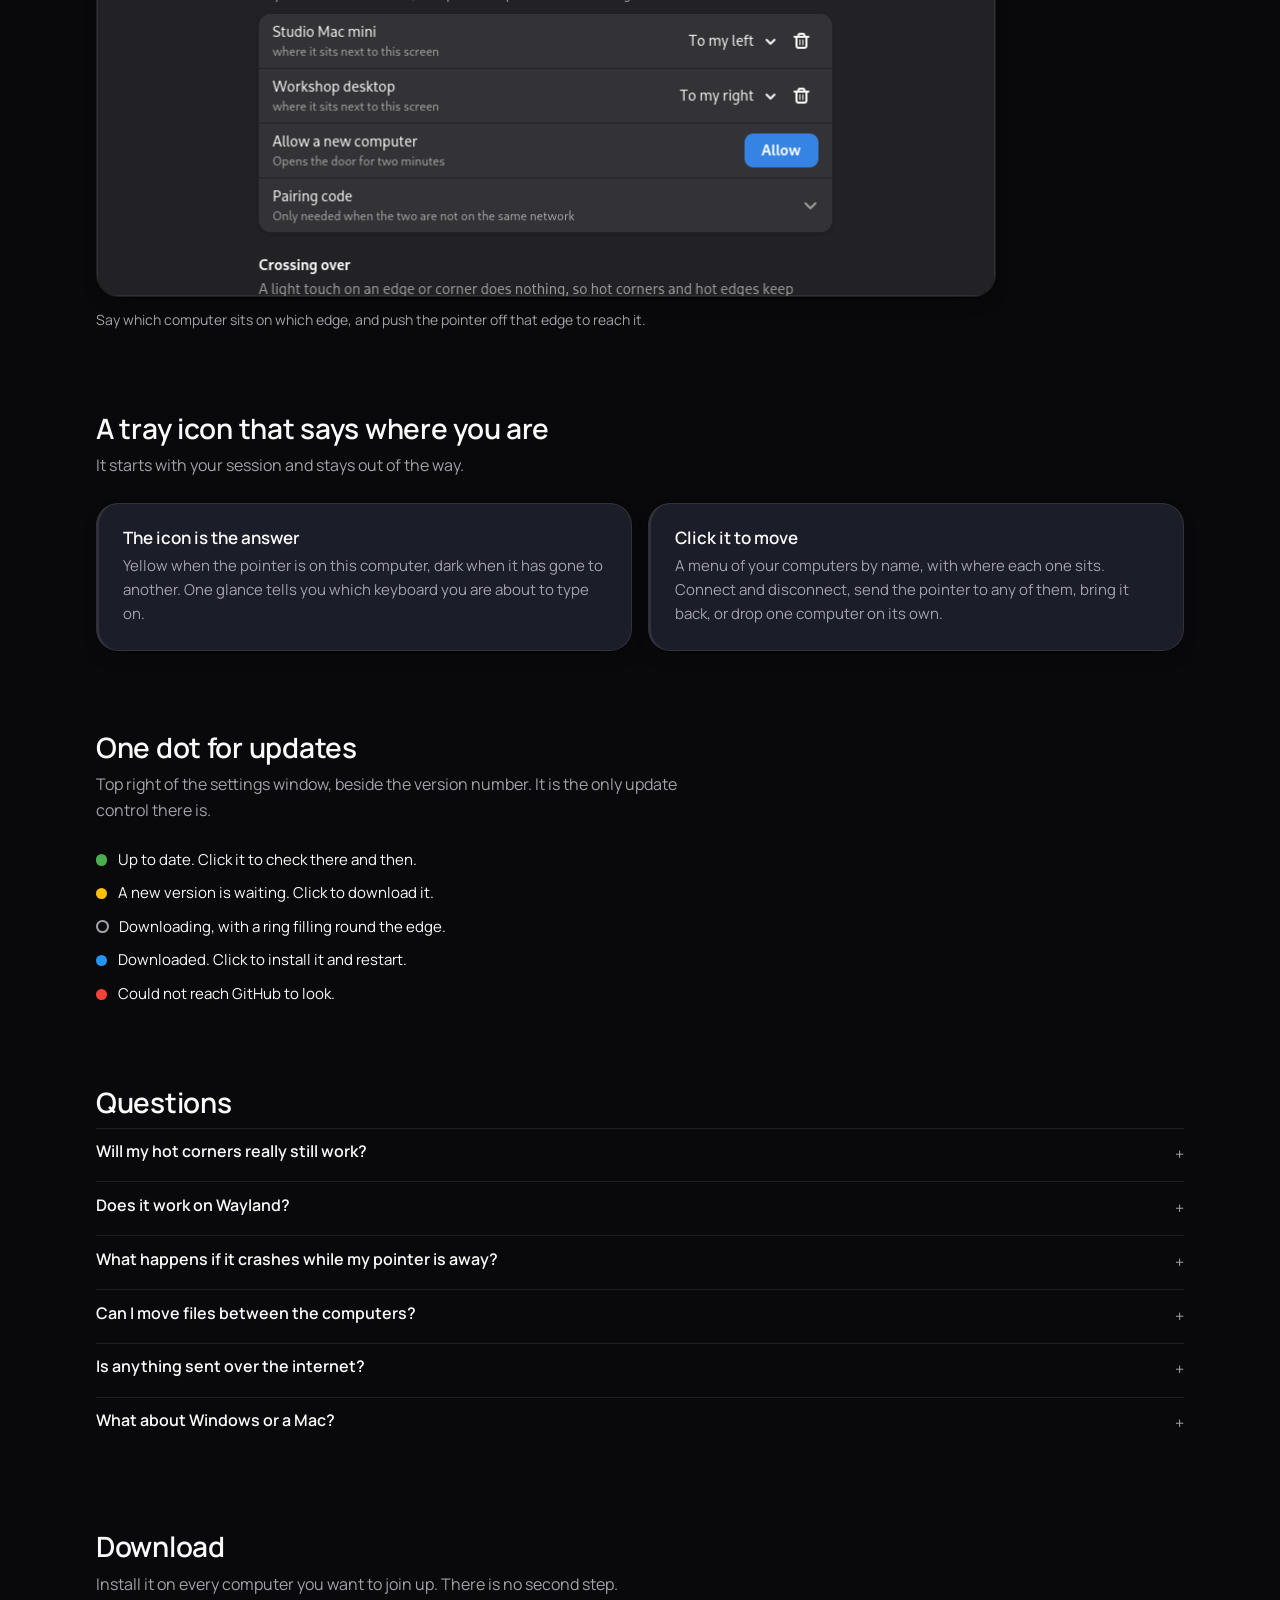
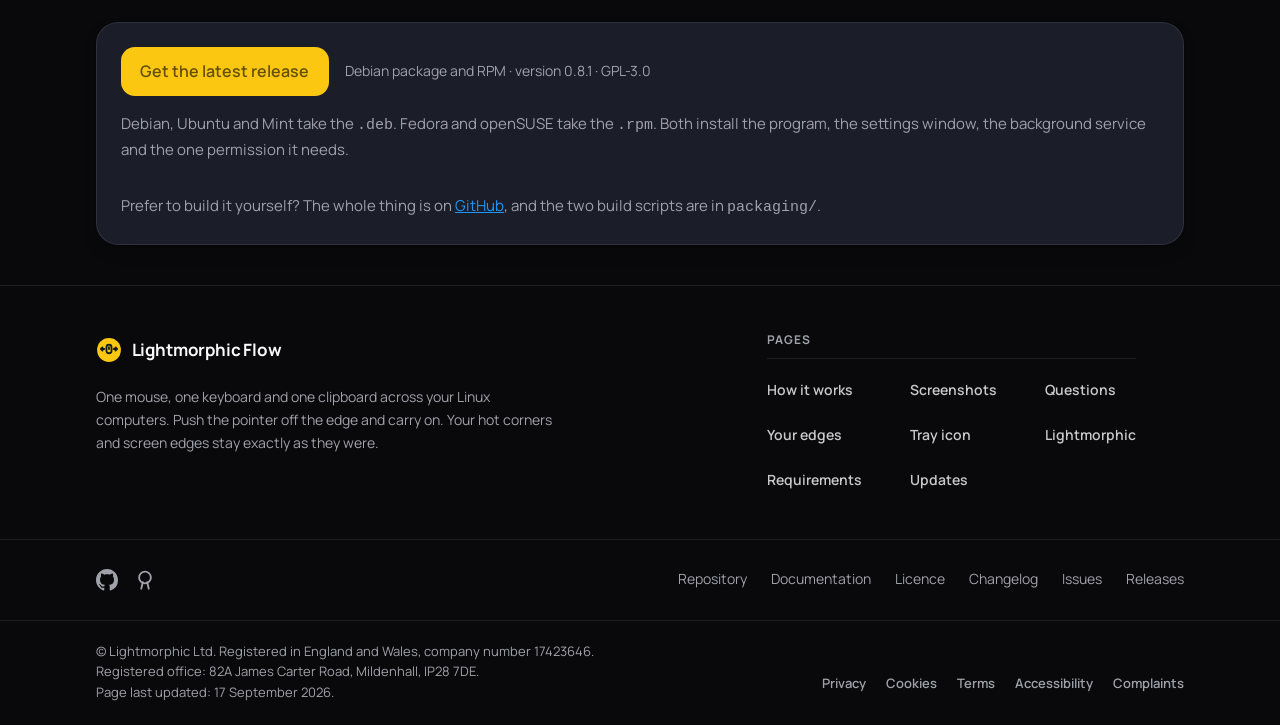
==== commit fba10a04: "Exit from the tray menu stops the whole app The tray had "Hide this icon", which closed the icon and" ====
--- a/docs/index.html
+++ b/docs/index.html
@@ -51,7 +51,7 @@
       "description": "One keyboard and mouse driving up to four other Linux computers on the same network, one on each edge of your screen, with a shared text clipboard. Screen edges and hot corners are left to your desktop: only a deliberate push crosses to another machine.",
       "url": "https://flow.lightmorphic.com/",
       "downloadUrl": "https://github.com/lightmorphic/flow/releases",
-      "softwareVersion": "0.8.0",
+      "softwareVersion": "0.8.1",
       "offers": { "@type": "Offer", "price": "0", "priceCurrency": "GBP" },
       "license": "https://www.gnu.org/licenses/gpl-3.0.html",
       "author": { "@id": "https://lightmorphic.com/#organization" },
@@ -333,7 +333,7 @@
     <div class="panel">
       <div class="dl-row">
         <a class="btn primary" href="https://github.com/lightmorphic/flow/releases">Get the latest release</a>
-        <span class="dl-meta">Debian package and RPM · version 0.8.0 · GPL-3.0</span>
+        <span class="dl-meta">Debian package and RPM · version 0.8.1 · GPL-3.0</span>
       </div>
       <p class="dl-help">Debian, Ubuntu and Mint take the <code>.deb</code>. Fedora and openSUSE take the <code>.rpm</code>. Both install the program, the settings window, the background service and the one permission it needs.</p>
       <p class="dl-help">Prefer to build it yourself? The whole thing is on <a href="https://github.com/lightmorphic/flow">GitHub</a>, and the two build scripts are in <code>packaging/</code>.</p>
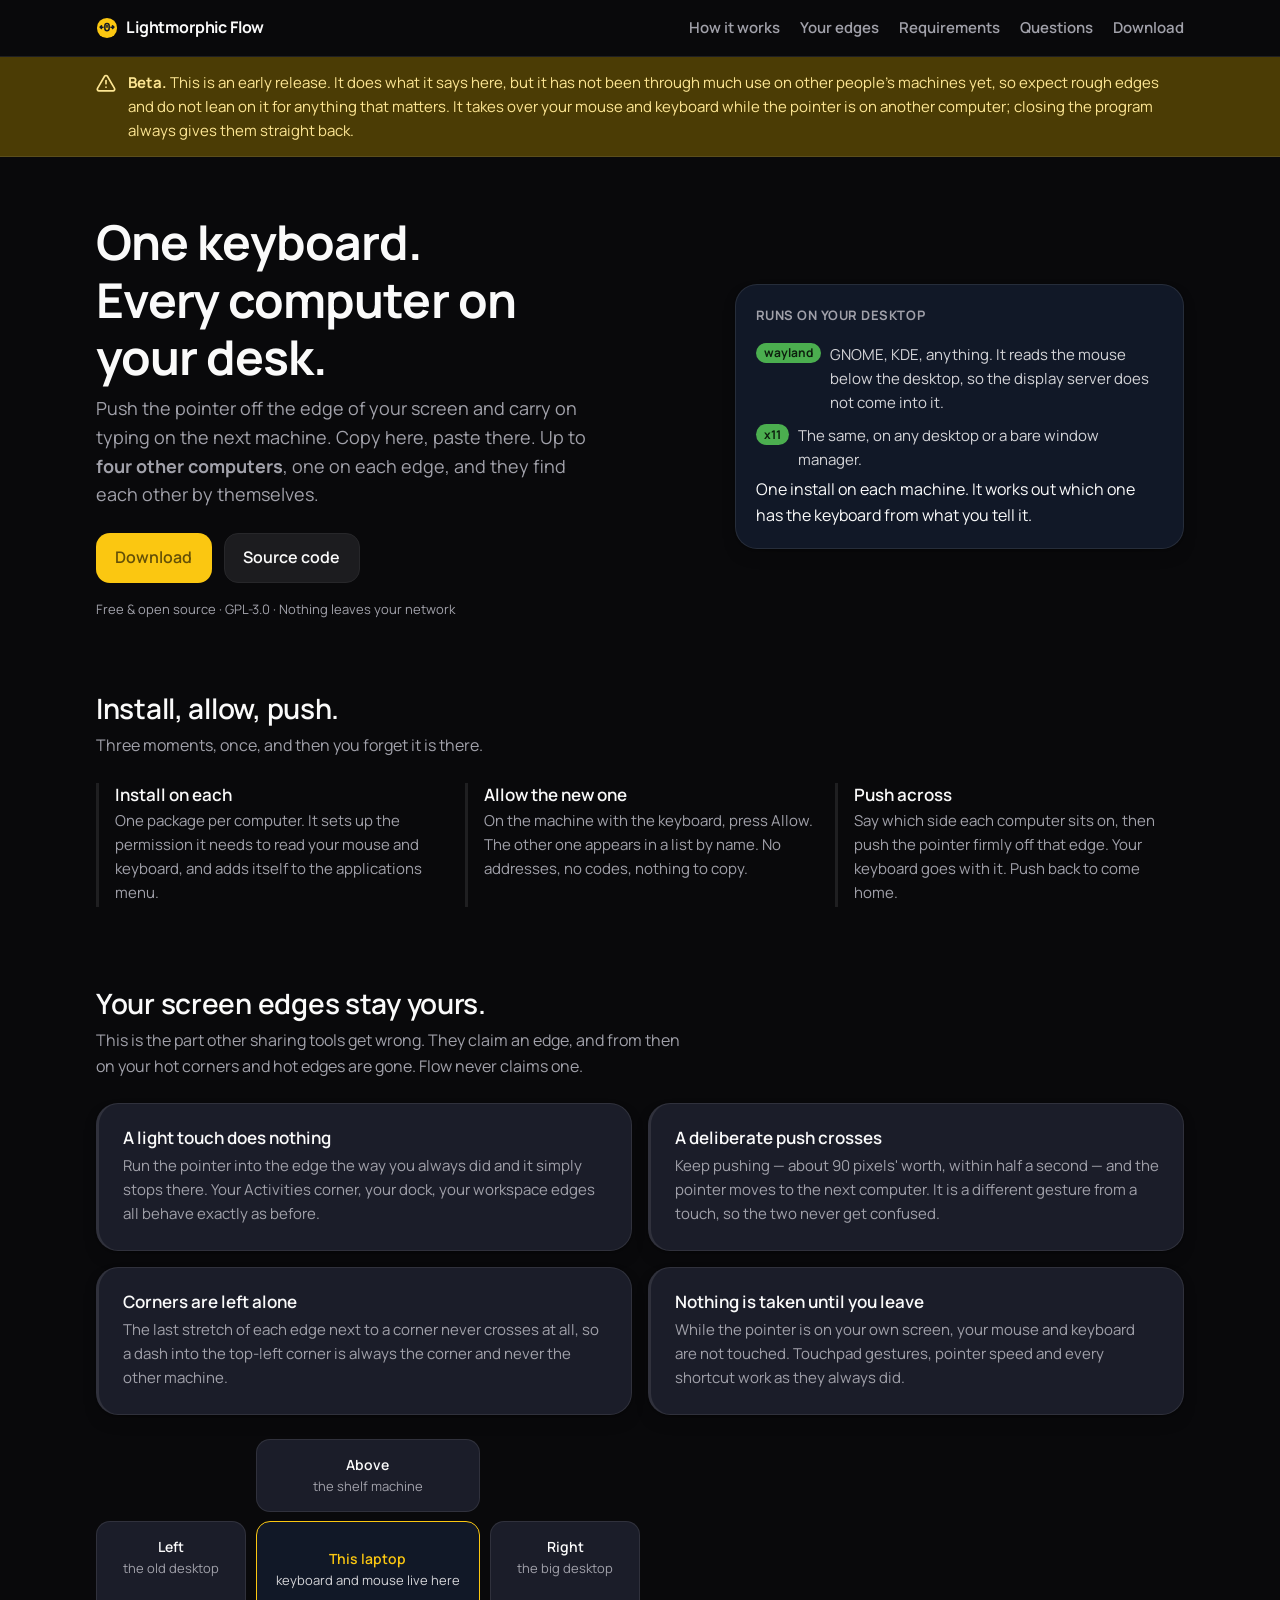
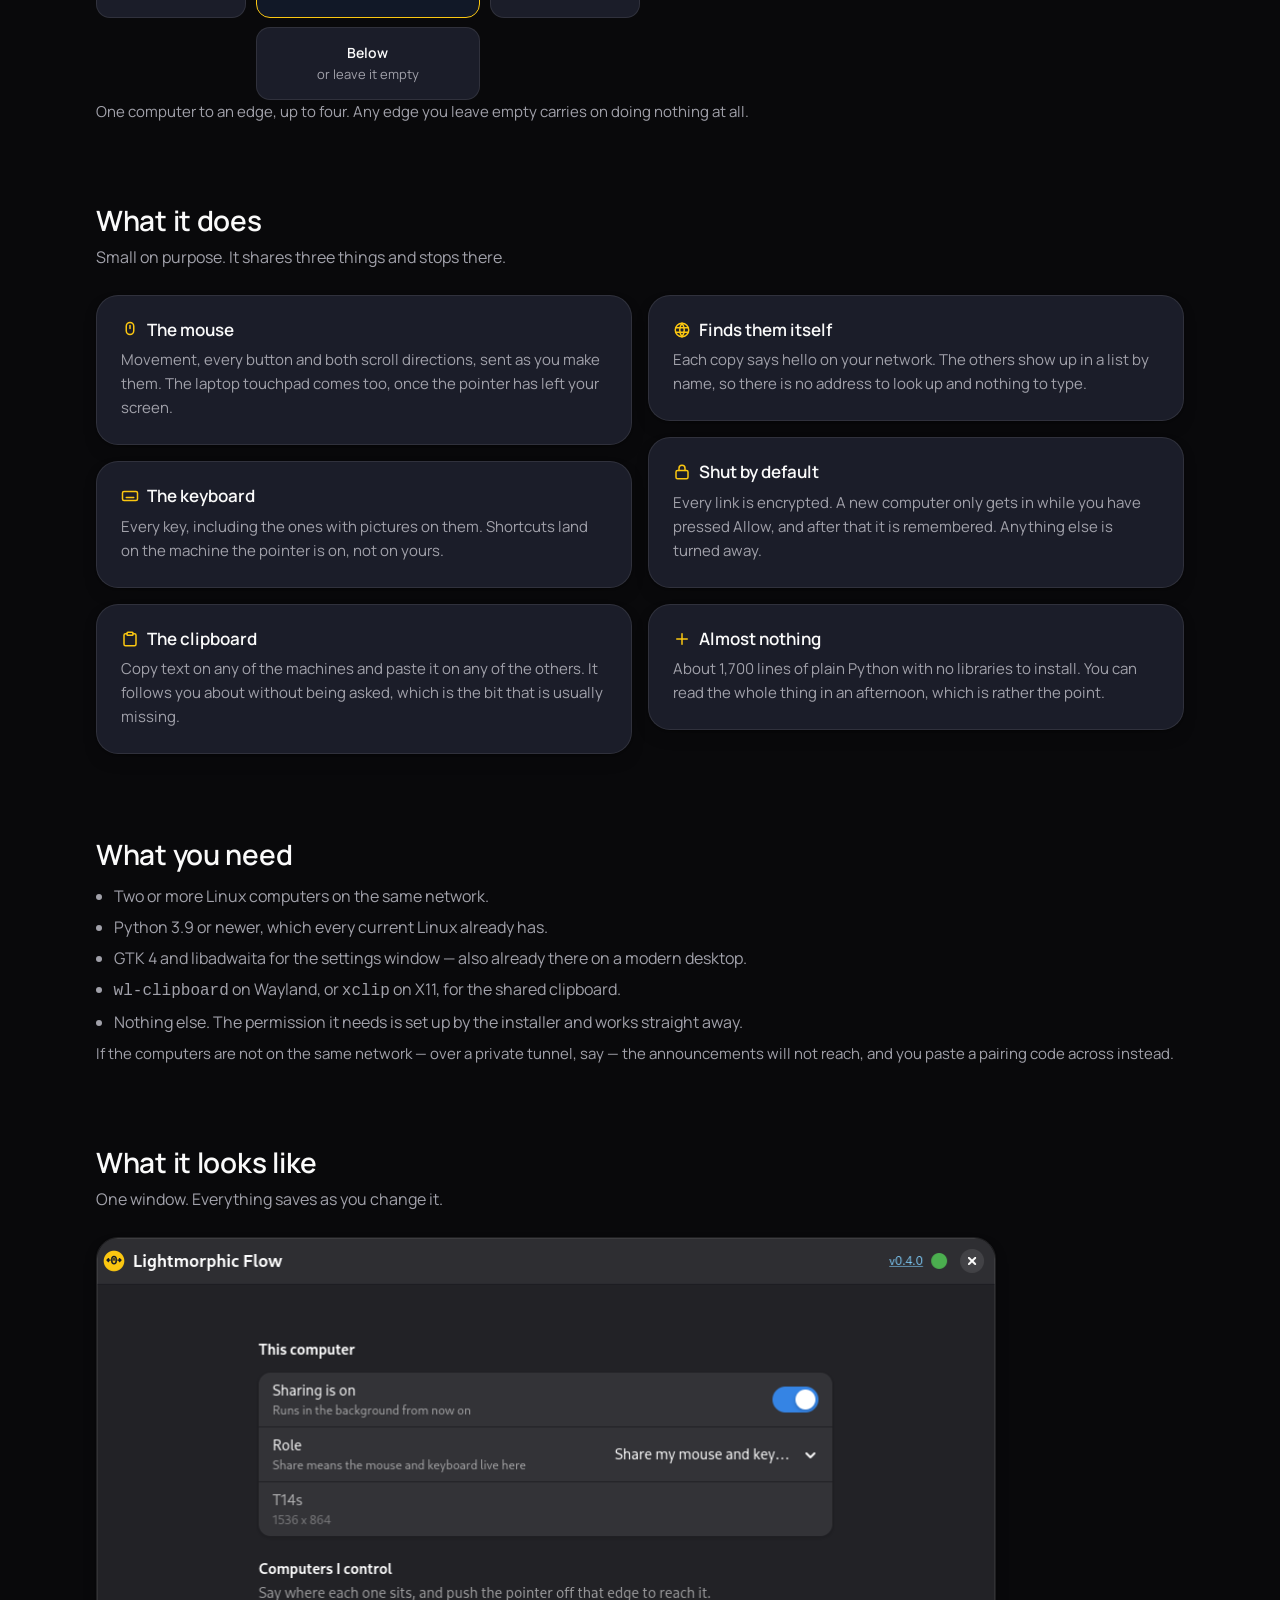
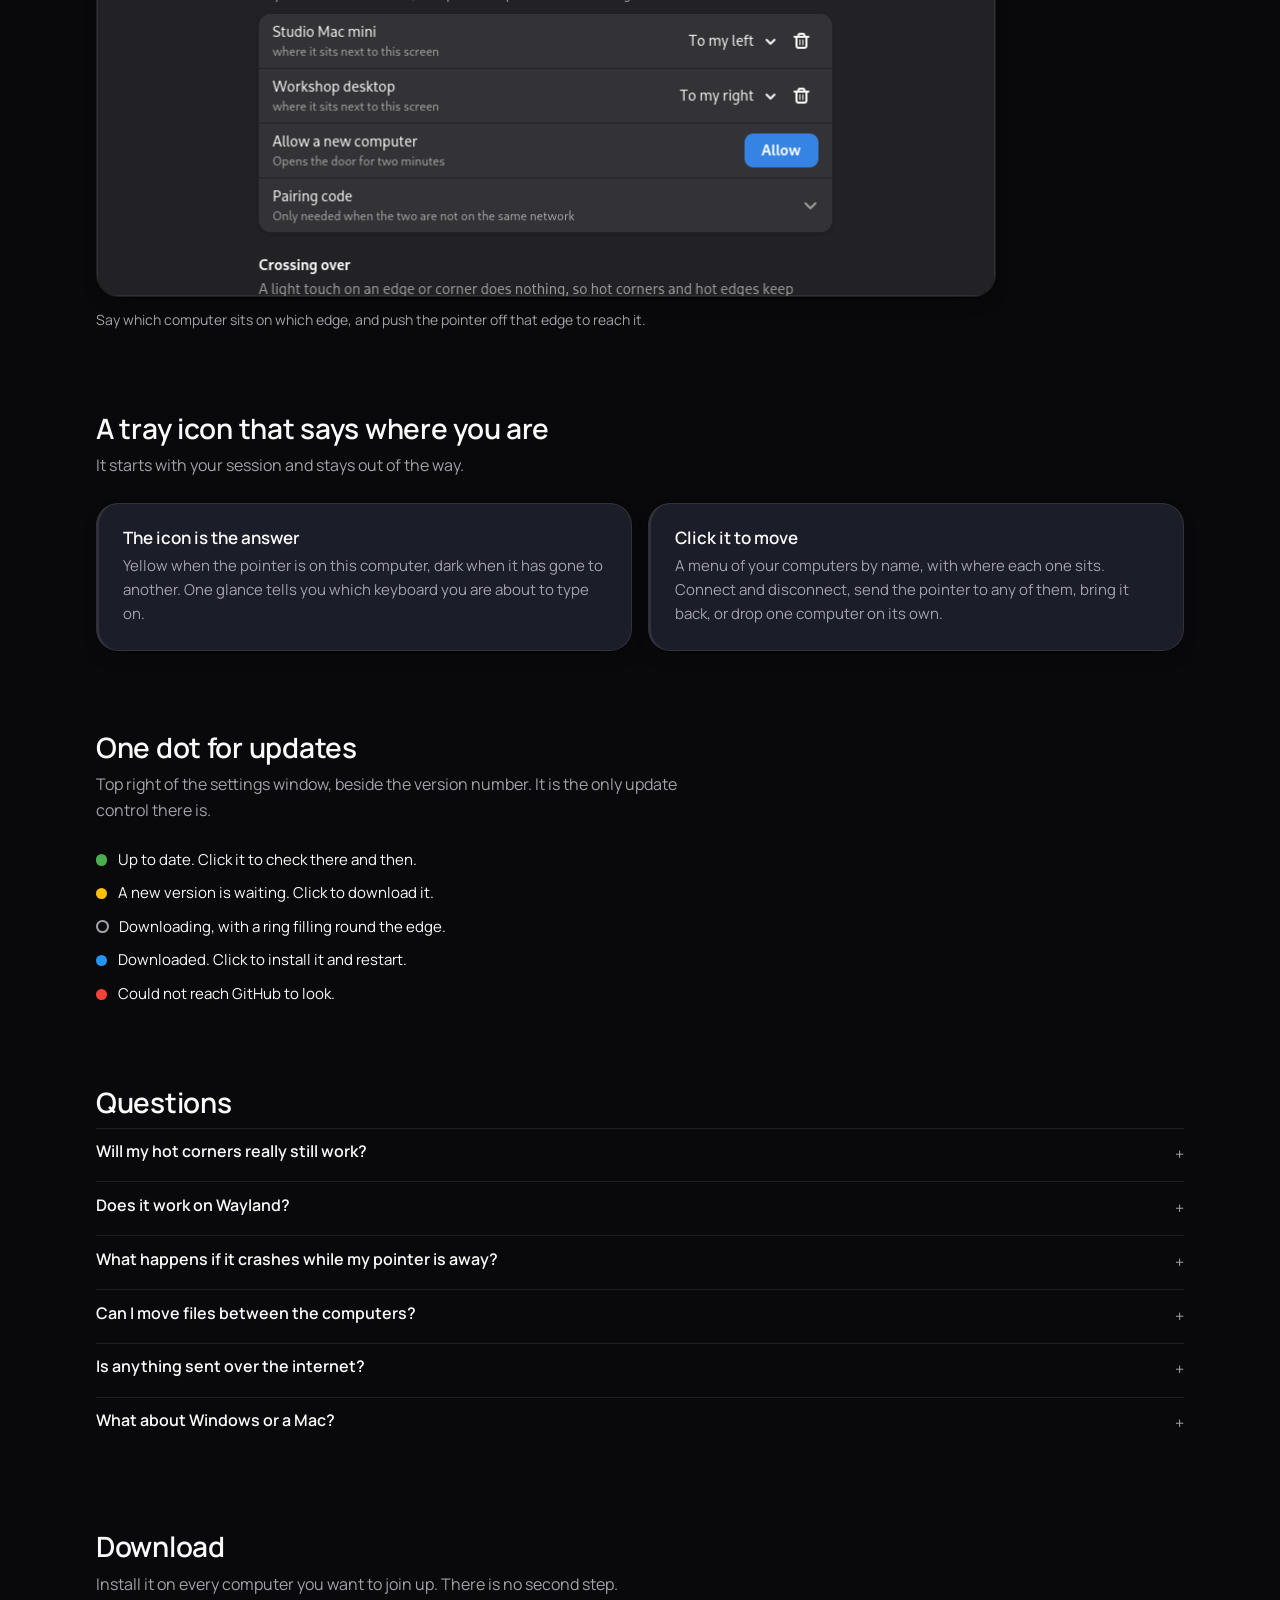
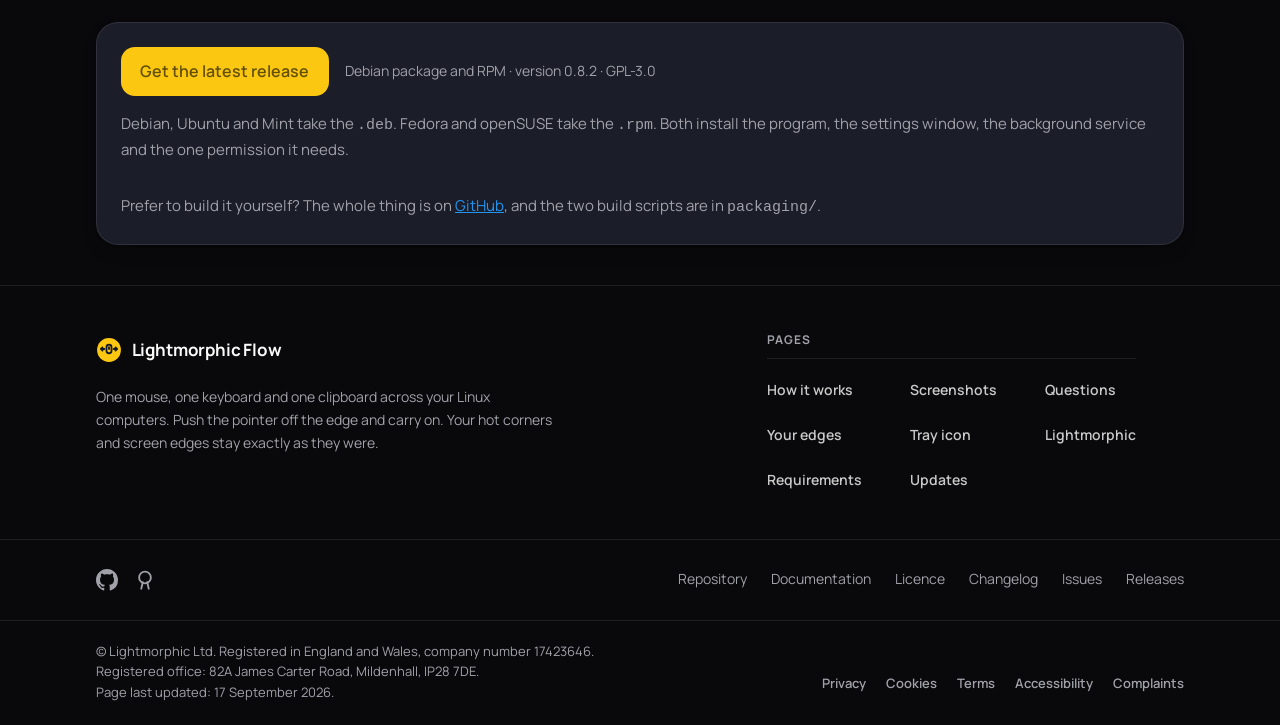
==== commit caaf2e82: "A full review, and what it found Three reviewers went through every file. Fixed, in order of weight:" ====
--- a/docs/index.html
+++ b/docs/index.html
@@ -51,7 +51,7 @@
       "description": "One keyboard and mouse driving up to four other Linux computers on the same network, one on each edge of your screen, with a shared text clipboard. Screen edges and hot corners are left to your desktop: only a deliberate push crosses to another machine.",
       "url": "https://flow.lightmorphic.com/",
       "downloadUrl": "https://github.com/lightmorphic/flow/releases",
-      "softwareVersion": "0.8.1",
+      "softwareVersion": "0.8.2",
       "offers": { "@type": "Offer", "price": "0", "priceCurrency": "GBP" },
       "license": "https://www.gnu.org/licenses/gpl-3.0.html",
       "author": { "@id": "https://lightmorphic.com/#organization" },
@@ -333,7 +333,7 @@
     <div class="panel">
       <div class="dl-row">
         <a class="btn primary" href="https://github.com/lightmorphic/flow/releases">Get the latest release</a>
-        <span class="dl-meta">Debian package and RPM · version 0.8.1 · GPL-3.0</span>
+        <span class="dl-meta">Debian package and RPM · version 0.8.2 · GPL-3.0</span>
       </div>
       <p class="dl-help">Debian, Ubuntu and Mint take the <code>.deb</code>. Fedora and openSUSE take the <code>.rpm</code>. Both install the program, the settings window, the background service and the one permission it needs.</p>
       <p class="dl-help">Prefer to build it yourself? The whole thing is on <a href="https://github.com/lightmorphic/flow">GitHub</a>, and the two build scripts are in <code>packaging/</code>.</p>
